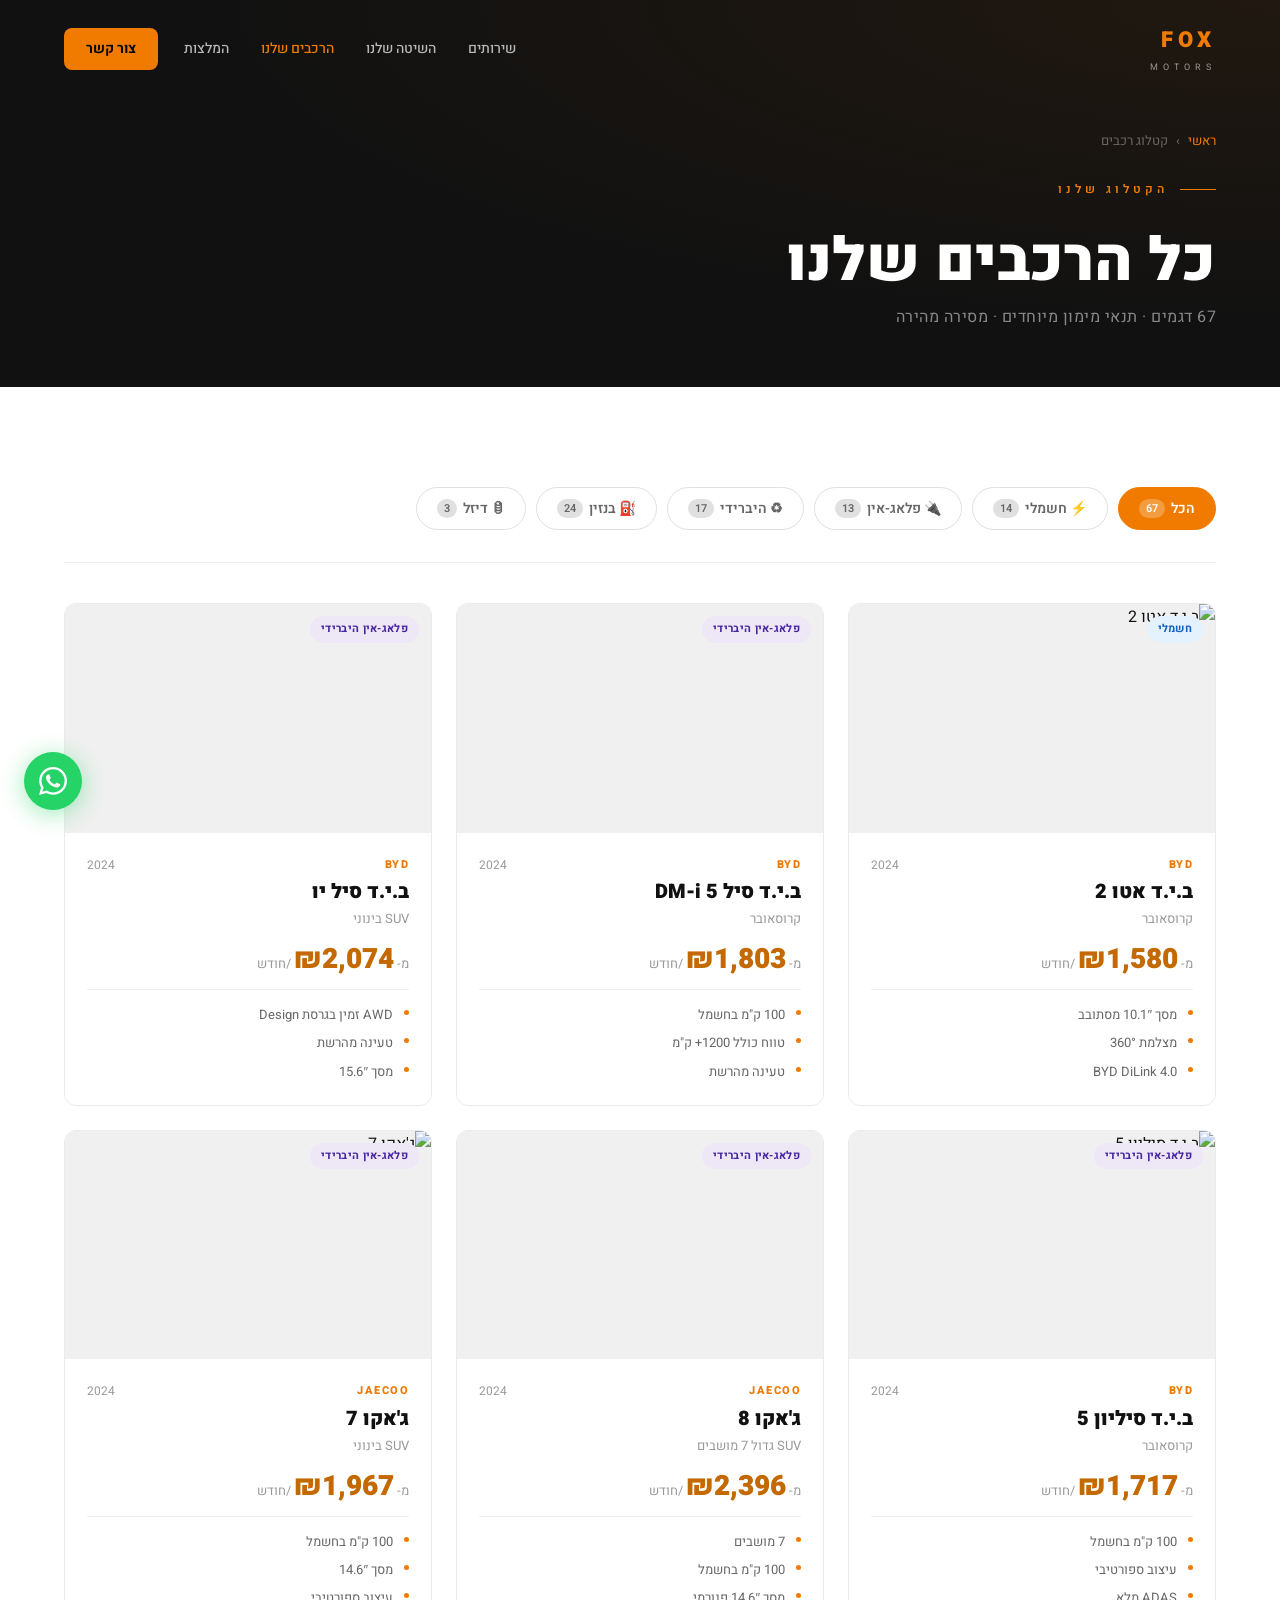
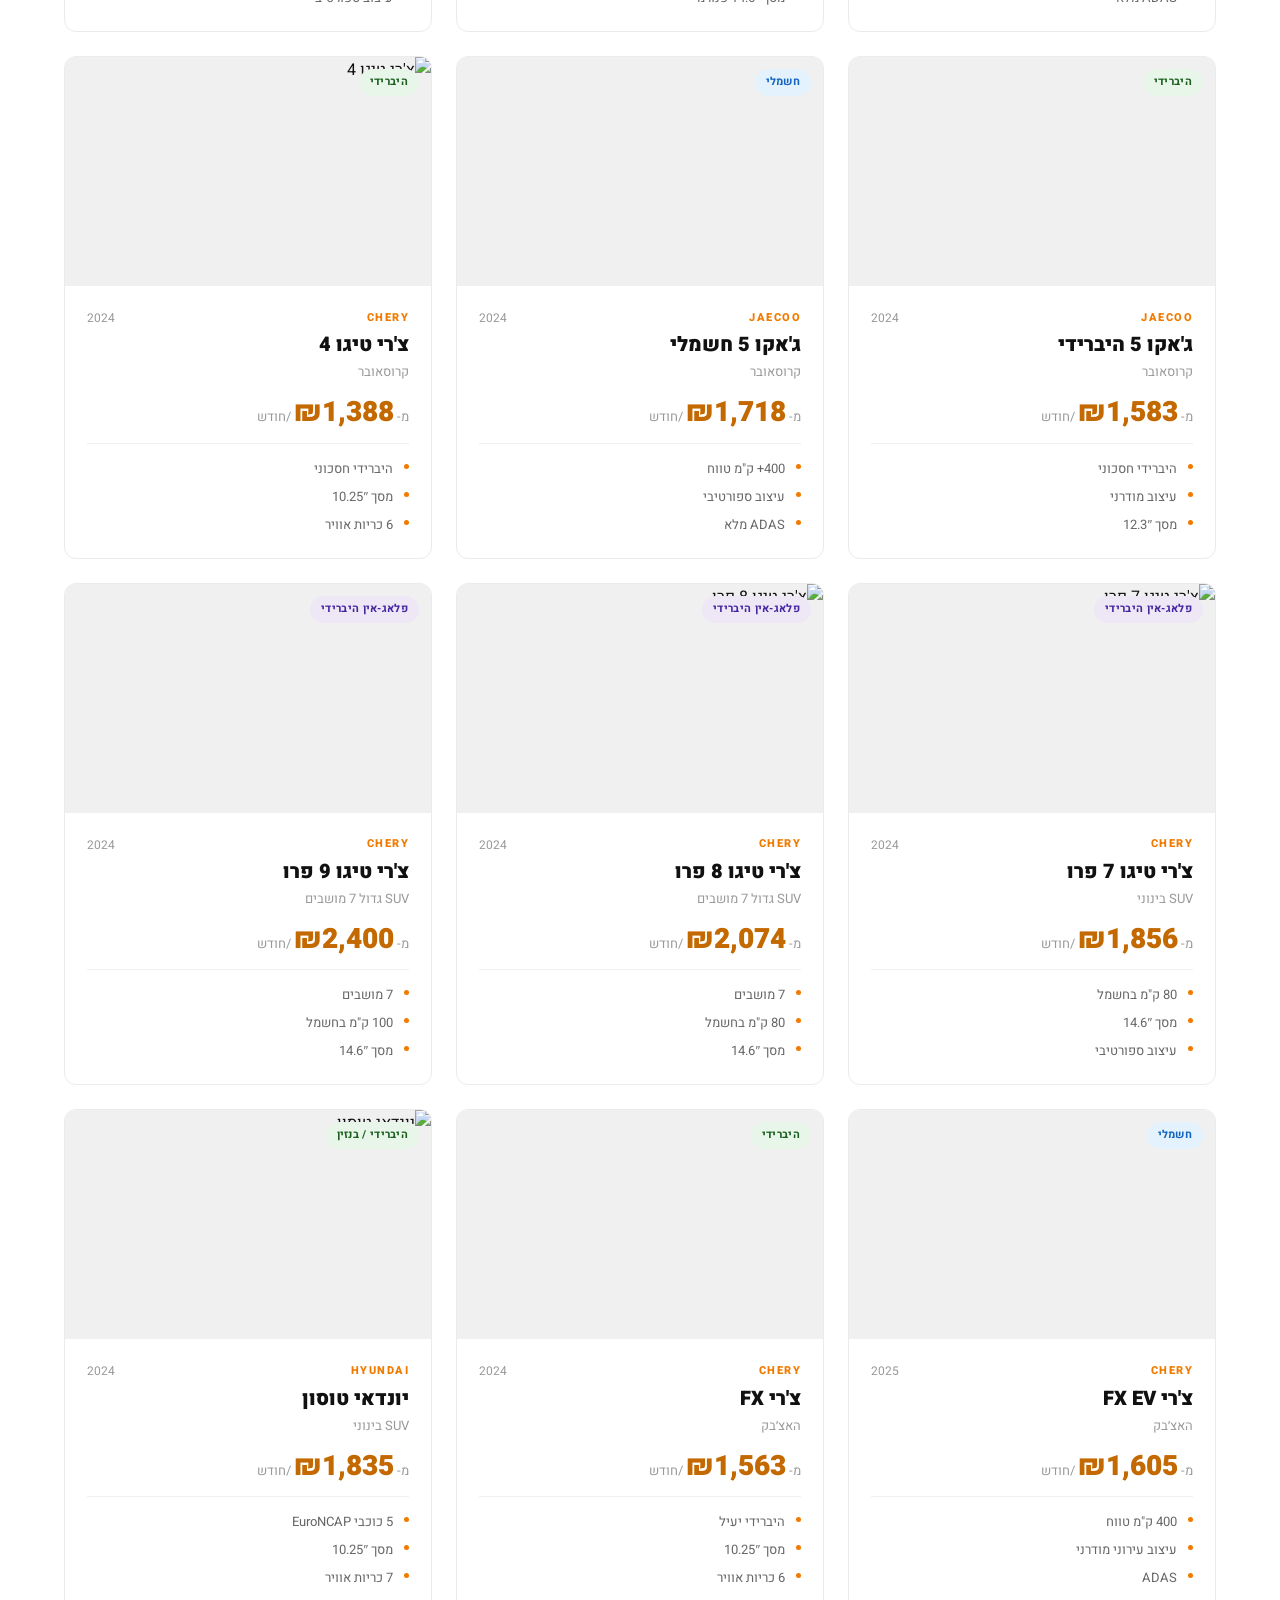
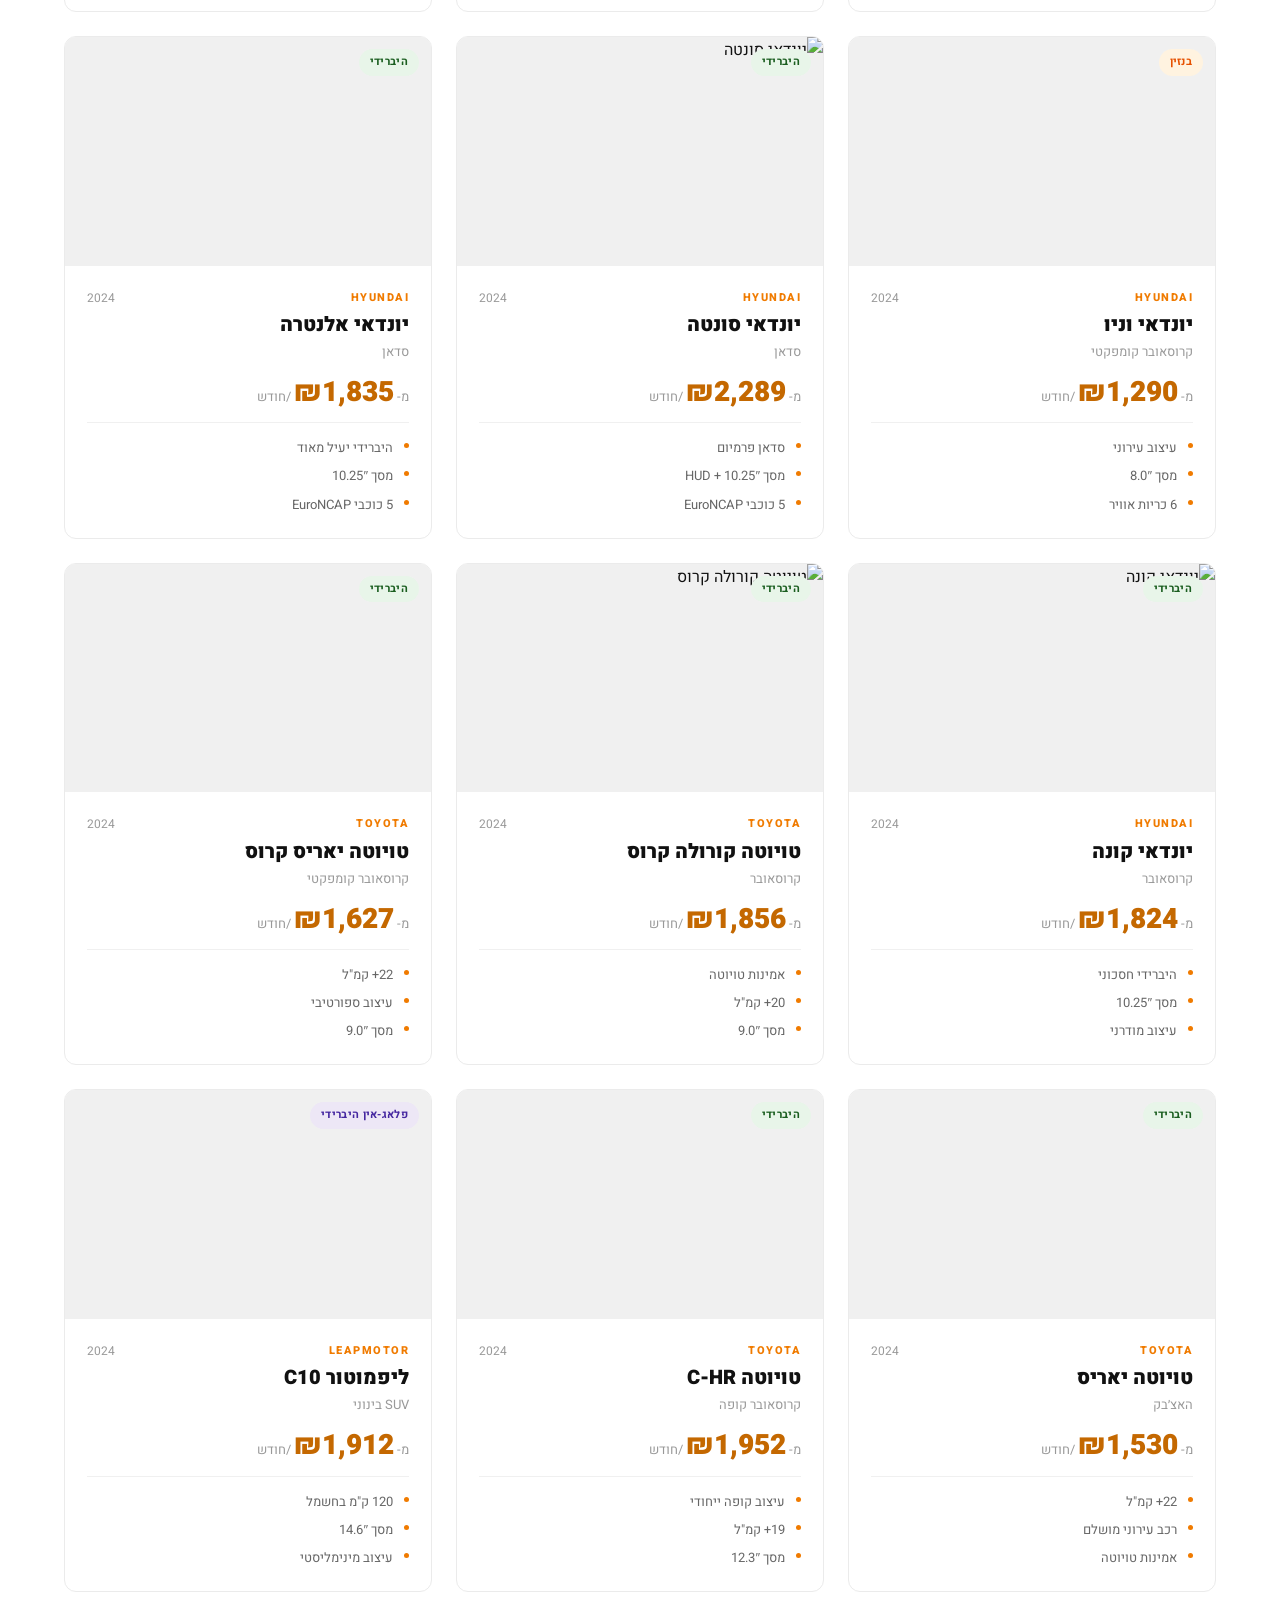
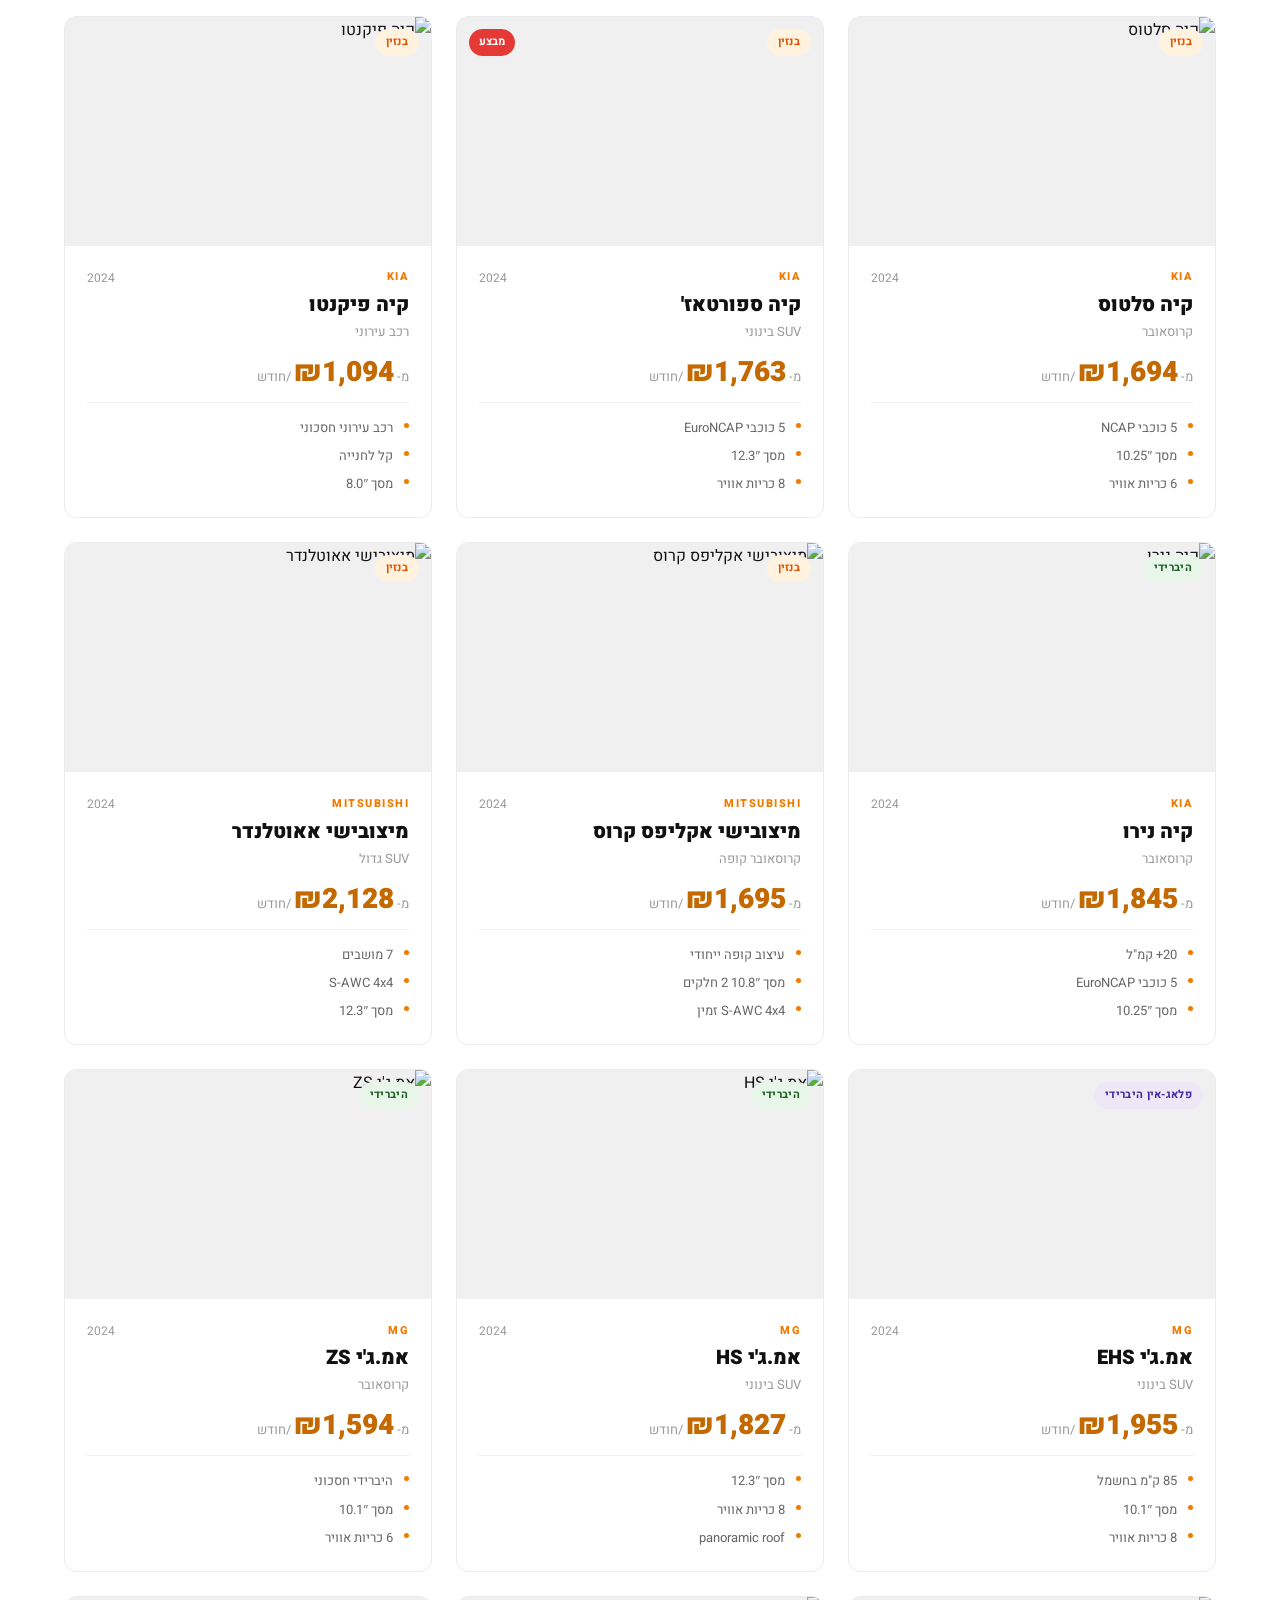
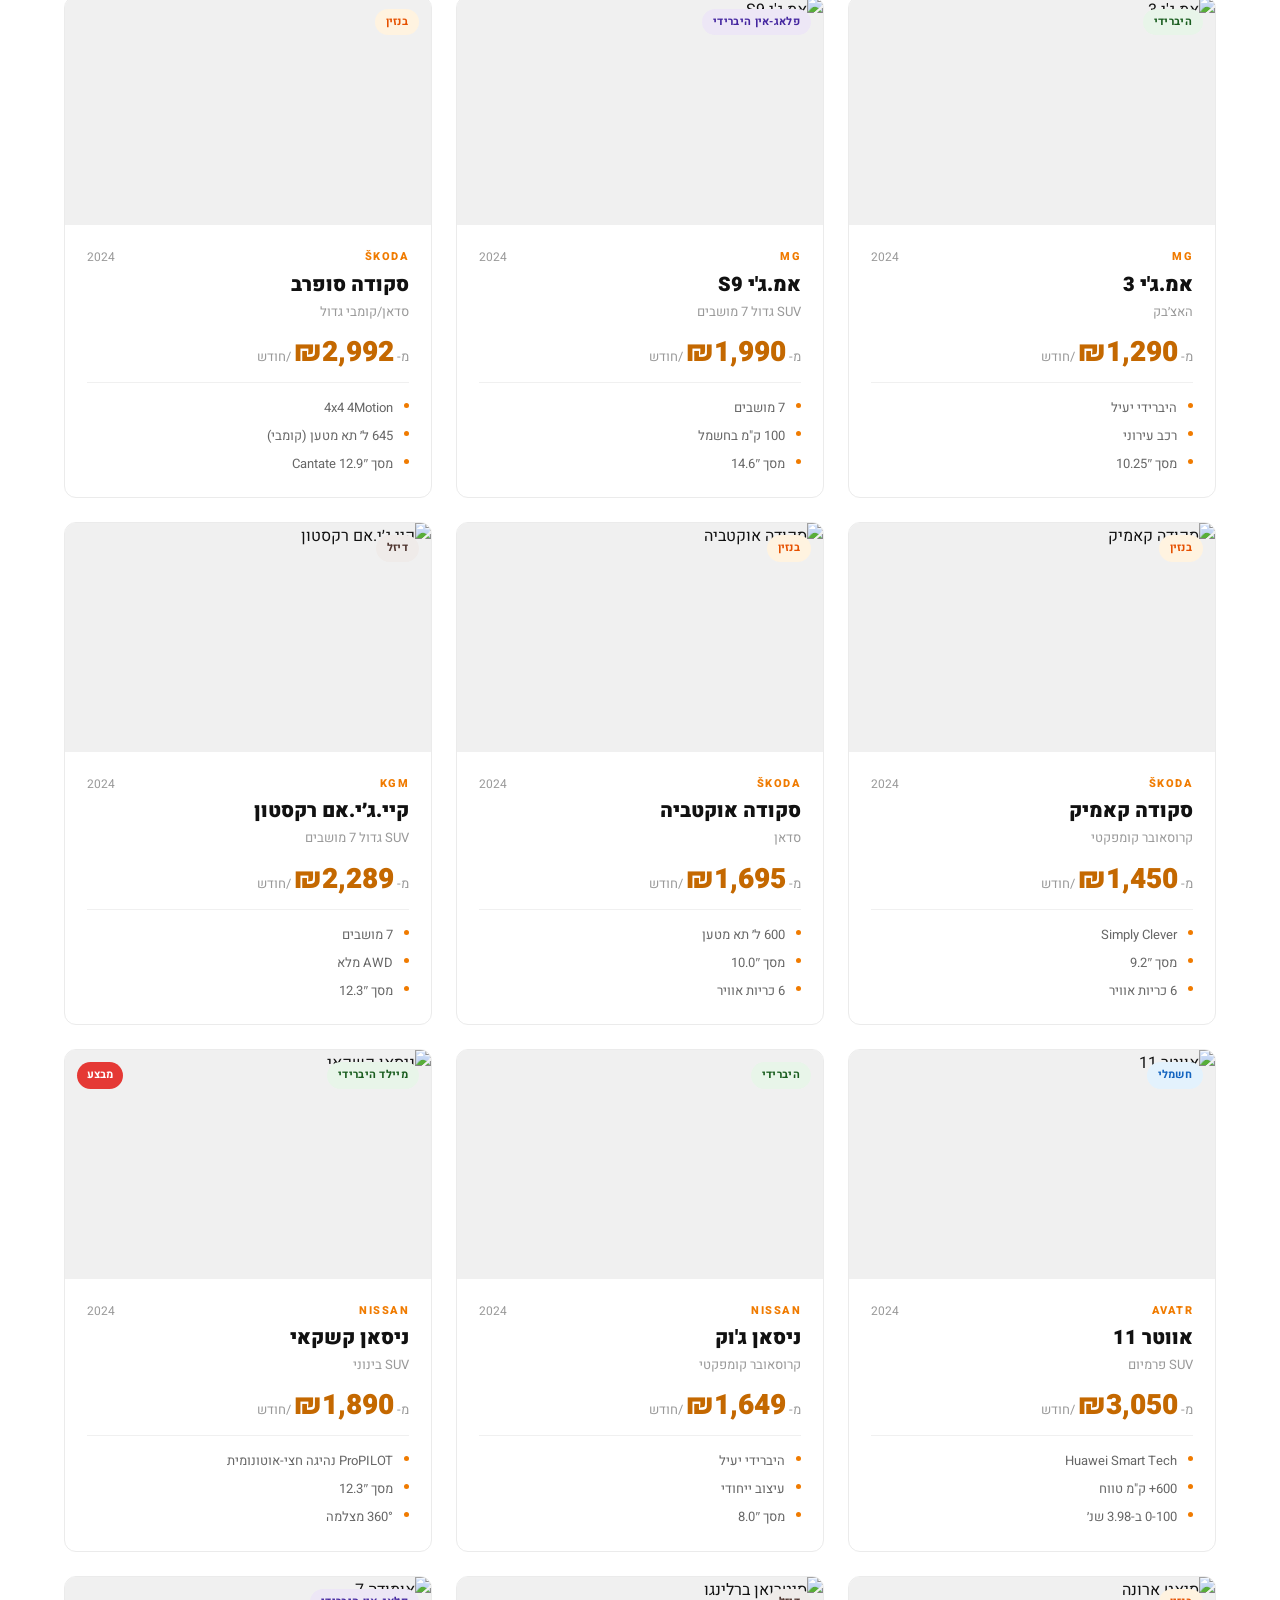
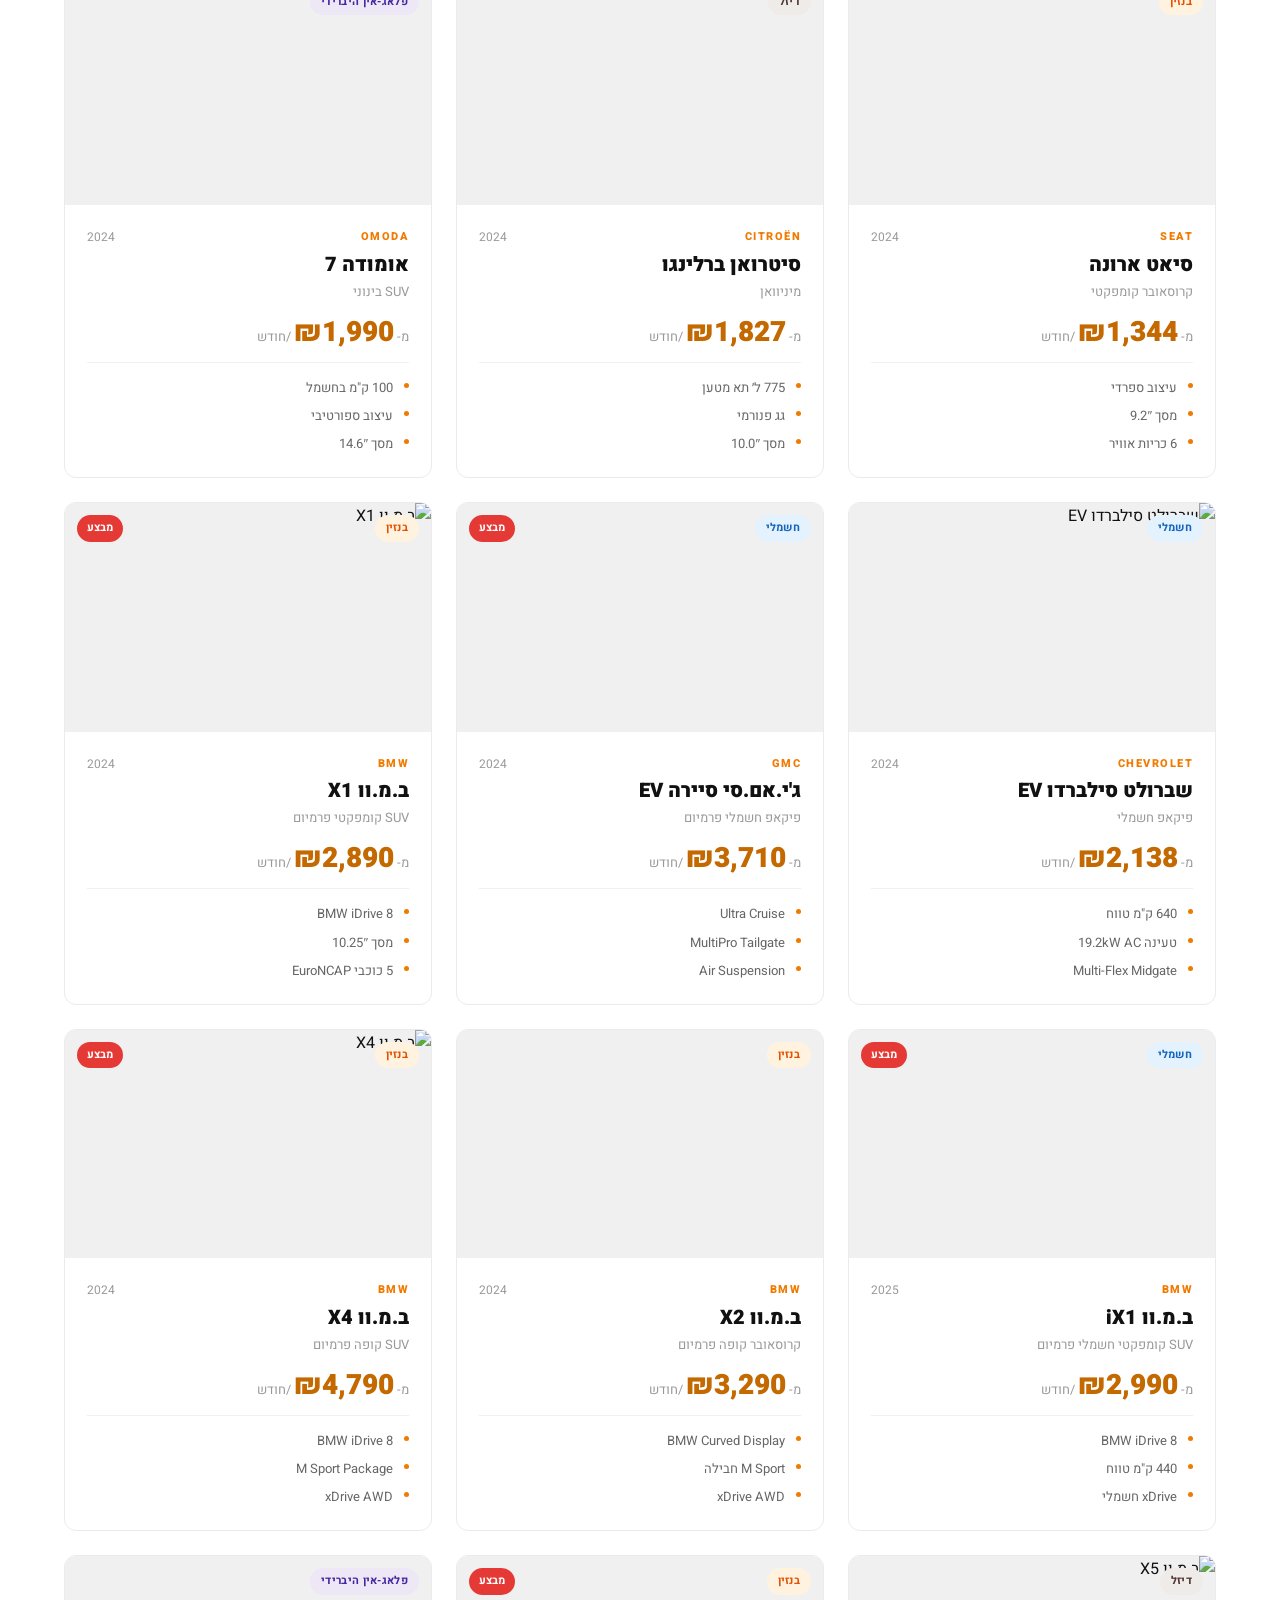
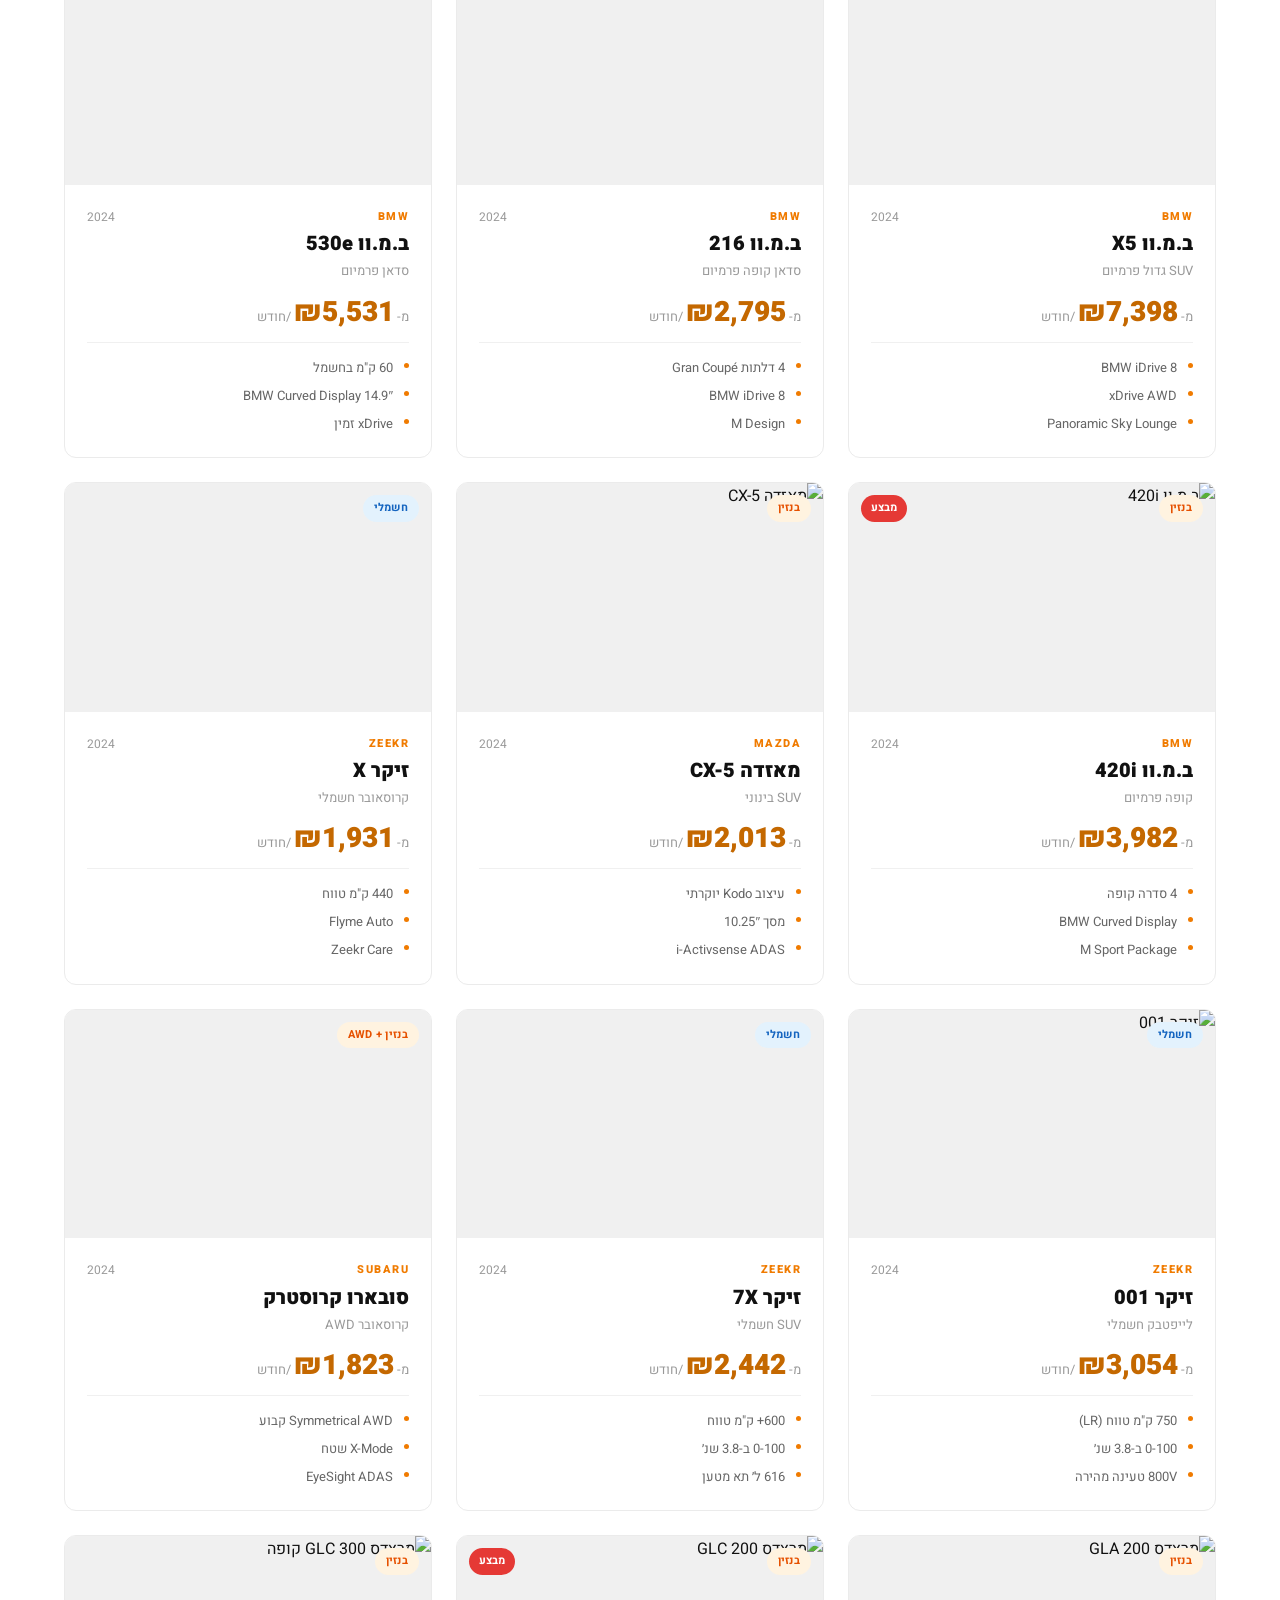
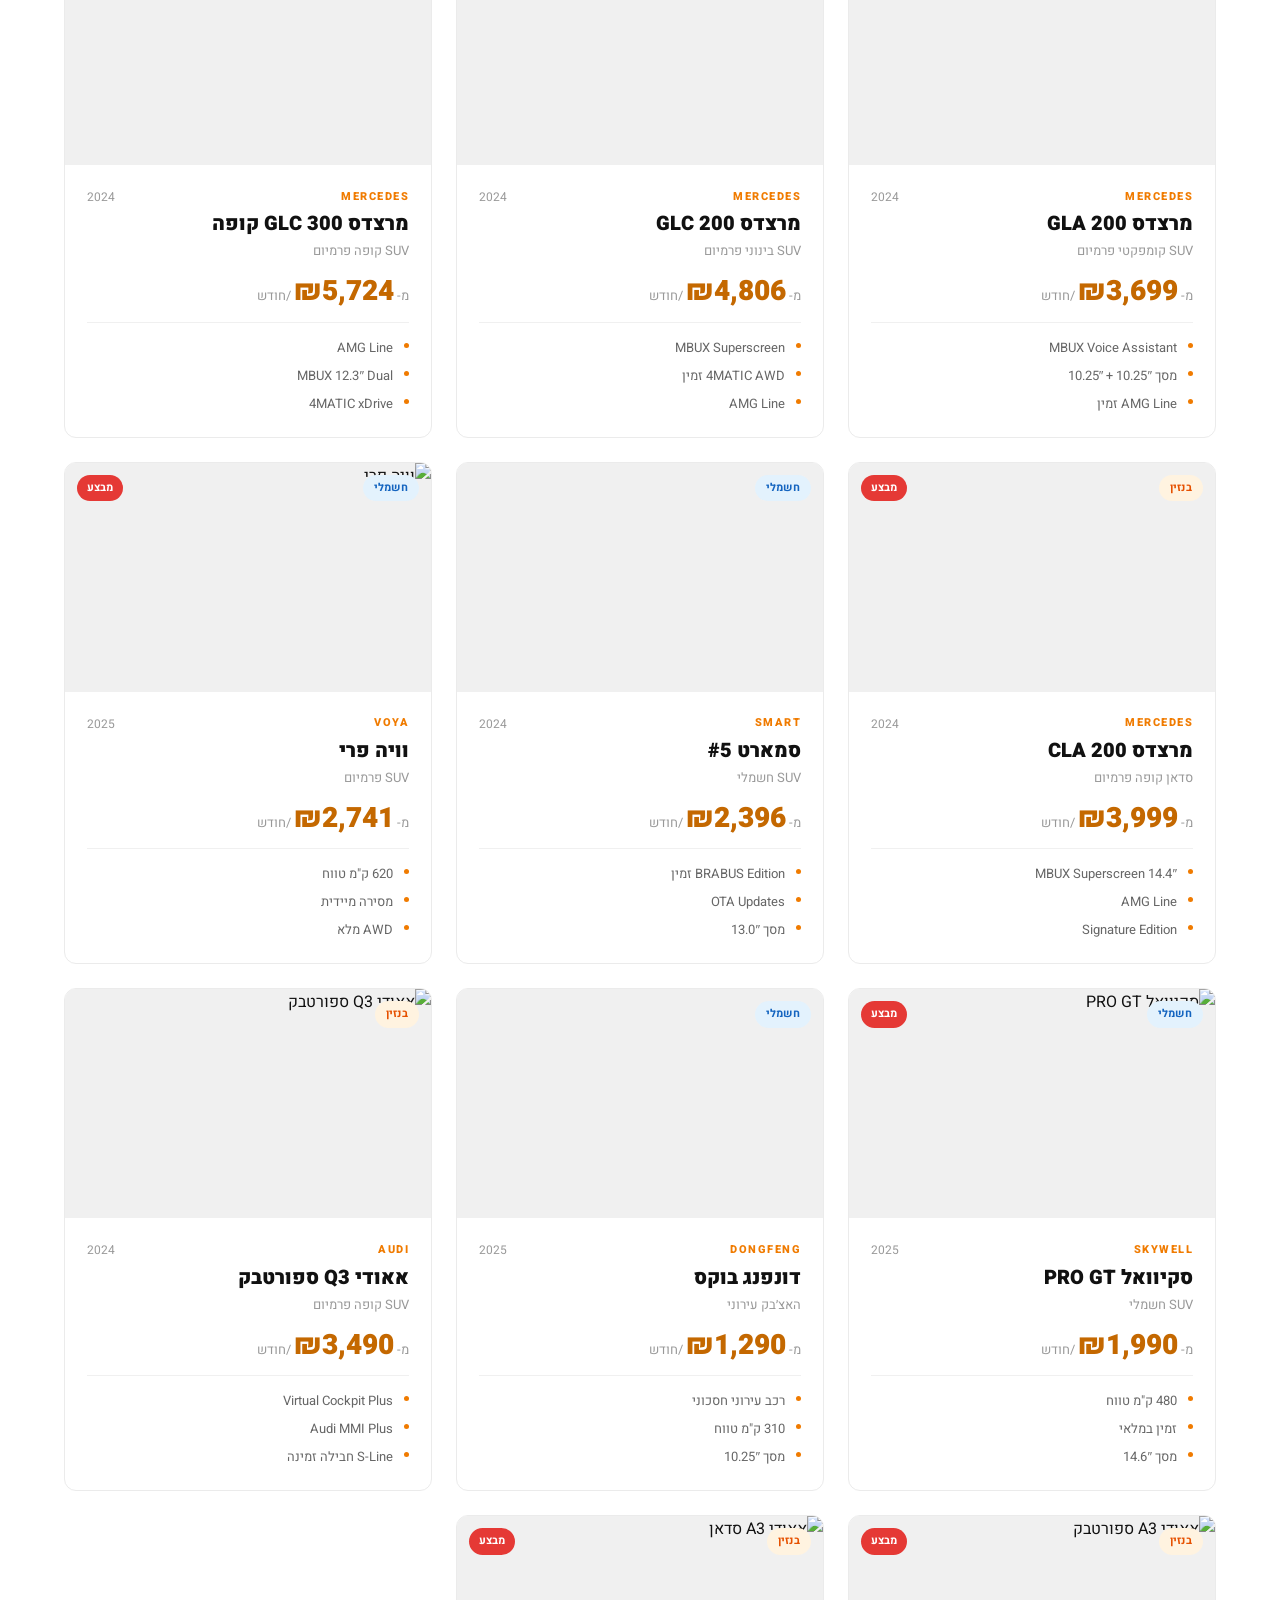
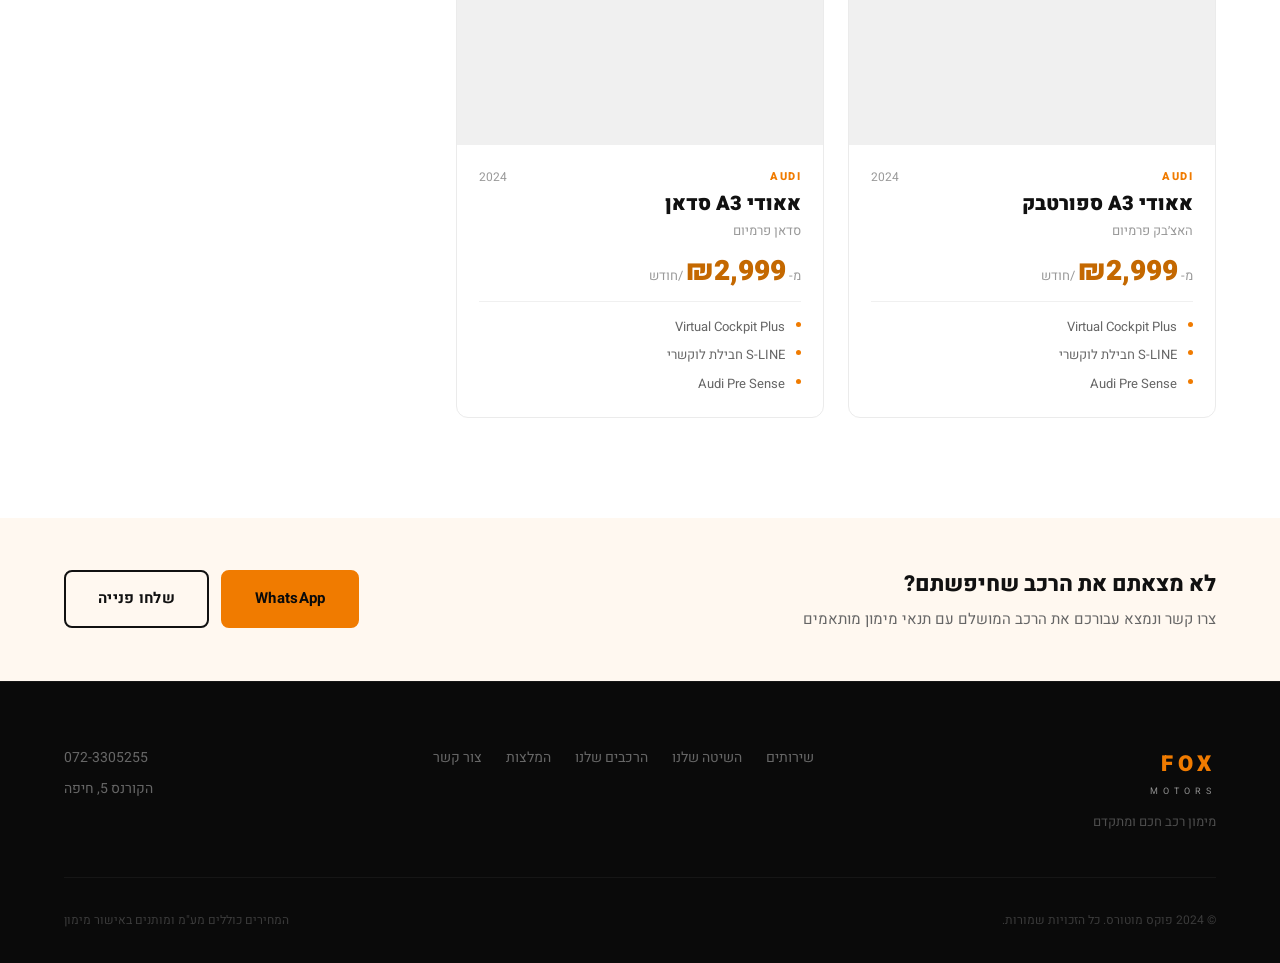
==== car.html @ 47a91bc7 "Add cars catalog & detail pages, fix brand colors to orange - Add cars.html: full catalog with filte" ====
<!DOCTYPE html>
<html lang="he" dir="rtl">
<head>
    <meta charset="UTF-8">
    <meta name="viewport" content="width=device-width, initial-scale=1.0">
    <meta name="description" content="פרטי רכב ומחירים — פוקס מוטורס">
    <title>פרטי רכב | פוקס מוטורס</title>
    <link rel="icon" type="image/png" href="https://lh3.googleusercontent.com/d/1tVQsU_5z76XtxymGgR3vCvmz2nPqQ4TK">
    <link rel="apple-touch-icon" href="https://lh3.googleusercontent.com/d/1tVQsU_5z76XtxymGgR3vCvmz2nPqQ4TK">
    <link rel="preconnect" href="https://fonts.googleapis.com">
    <link rel="preconnect" href="https://fonts.gstatic.com" crossorigin>
    <link href="https://fonts.googleapis.com/css2?family=Heebo:wght@300;400;500;600;700;800;900&display=swap" rel="stylesheet">
    <link rel="stylesheet" href="css/style.css">
    <link rel="stylesheet" href="css/cars.css">
    <script>
      window.interdeal = { sitekey: "foxmotors", Position: "right", domains: { js: "https://cdn.userway.org/" }, btnStyle: { vPosition: ["80%",""], scale: ["0.8","0.8"], color: { main: "#F07B00", second: "#FFFFFF" } } };
      (function(n,s,c){var po=n.createElement(s);po.type="text/javascript";po.async=true;po.src=c+"widget.js";var sp=n.getElementsByTagName(s)[0];sp.parentNode.insertBefore(po,sp);}(document,"script","https://cdn.userway.org/"));
    </script>
</head>
<body>

    <!-- Header -->
    <header class="header" id="header">
        <div class="container header__inner">
            <a href="index.html" class="logo">
                <img src="https://lh3.googleusercontent.com/d/1lTIHAy635doHl6WMLOM4Pqh6e-oLbMcb" alt="פוקס מוטורס" class="logo__img" onerror="this.style.display='none';this.nextElementSibling.style.display='flex'">
                <span class="logo__fallback" style="display:none"><span class="logo__fox">FOX</span><span class="logo__motors">MOTORS</span></span>
            </a>
            <nav class="nav" id="nav">
                <a href="index.html#services" class="nav__link">שירותים</a>
                <a href="index.html#why-us" class="nav__link">השיטה שלנו</a>
                <a href="cars.html" class="nav__link">הרכבים שלנו</a>
                <a href="index.html#testimonials" class="nav__link">המלצות</a>
                <a href="index.html#contact" class="nav__link nav__link--cta">צור קשר</a>
            </nav>
            <button class="hamburger" id="hamburger" aria-label="פתח תפריט">
                <span></span><span></span><span></span>
            </button>
        </div>
    </header>

    <!-- Mobile Menu -->
    <div class="mobile-menu" id="mobileMenu">
        <a href="index.html#services" class="mobile-menu__link">שירותים</a>
        <a href="index.html#why-us" class="mobile-menu__link">השיטה שלנו</a>
        <a href="cars.html" class="mobile-menu__link">הרכבים שלנו</a>
        <a href="index.html#testimonials" class="mobile-menu__link">המלצות</a>
        <a href="index.html#contact" class="mobile-menu__link">צור קשר</a>
    </div>

    <!-- Page Hero / Breadcrumb -->
    <section class="page-hero">
        <div class="container">
            <nav class="breadcrumb fade-up" aria-label="ניווט">
                <a href="index.html">ראשי</a>
                <span>›</span>
                <a href="cars.html">קטלוג רכבים</a>
                <span>›</span>
                <span id="breadcrumbCar">טוען...</span>
            </nav>
            <p class="hero__tagline fade-up" id="pageTagline">פרטי רכב</p>
            <h1 class="page-hero__title fade-up" id="pageTitle">טוען...</h1>
            <p class="page-hero__subtitle fade-up" id="pageSubtitle"></p>
        </div>
    </section>

    <!-- Car Detail -->
    <section class="car-detail">
        <div class="container">
            <div class="car-detail__inner">

                <!-- Media -->
                <div class="car-detail__media fade-up">
                    <div class="car-detail__img">
                        <img id="carImage" src="" alt="" loading="lazy">
                    </div>
                    <div class="car-detail__badges" id="carBadges"></div>
                </div>

                <!-- Info -->
                <div class="car-detail__info fade-up">
                    <div class="car-info__make" id="carMake"></div>
                    <h2 class="car-info__name" id="carName"></h2>
                    <p class="car-info__cat" id="carCat"></p>

                    <!-- Specs -->
                    <div class="car-specs" id="carSpecs"></div>

                    <!-- Price -->
                    <div class="car-price-box">
                        <div class="car-price-box__row">
                            <span class="car-price-box__label">החל מ-</span>
                            <span class="car-price-box__monthly" id="carMonthly"></span>
                            <span class="car-price-box__period">/חודש</span>
                        </div>
                        <p class="car-price-box__dp" id="carDp"></p>
                    </div>

                    <!-- CTAs -->
                    <div class="car-cta">
                        <a href="#" class="btn btn--primary wa-link" target="_blank" rel="noopener noreferrer">
                            <svg viewBox="0 0 24 24" fill="currentColor" width="18" height="18" style="flex-shrink:0"><path d="M17.472 14.382c-.297-.149-1.758-.867-2.03-.967-.273-.099-.471-.148-.67.15-.197.297-.767.966-.94 1.164-.173.199-.347.223-.644.075-.297-.15-1.255-.463-2.39-1.475-.883-.788-1.48-1.761-1.653-2.059-.173-.297-.018-.458.13-.606.134-.133.298-.347.446-.52.149-.174.198-.298.298-.497.099-.198.05-.371-.025-.52-.075-.149-.669-1.612-.916-2.207-.242-.579-.487-.5-.669-.51-.173-.008-.371-.01-.57-.01-.198 0-.52.074-.792.372-.272.297-1.04 1.016-1.04 2.479 0 1.462 1.065 2.875 1.213 3.074.149.198 2.096 3.2 5.077 4.487.709.306 1.262.489 1.694.625.712.227 1.36.195 1.871.118.571-.085 1.758-.719 2.006-1.413.248-.694.248-1.289.173-1.413-.074-.124-.272-.198-.57-.347m-5.421 7.403h-.004a9.87 9.87 0 01-5.031-1.378l-.361-.214-3.741.982.998-3.648-.235-.374a9.86 9.86 0 01-1.51-5.26c.001-5.45 4.436-9.884 9.888-9.884 2.64 0 5.122 1.03 6.988 2.898a9.825 9.825 0 012.893 6.994c-.003 5.45-4.437 9.884-9.885 9.884m8.413-18.297A11.815 11.815 0 0012.05 0C5.495 0 .16 5.335.157 11.892c0 2.096.547 4.142 1.588 5.945L.057 24l6.305-1.654a11.882 11.882 0 005.683 1.448h.005c6.554 0 11.89-5.335 11.893-11.893a11.821 11.821 0 00-3.48-8.413z"/></svg>
                            שלחו WhatsApp
                        </a>
                        <a href="index.html#contact" class="btn btn--outline-dark">צור קשר</a>
                    </div>

                    <!-- Notes -->
                    <p class="car-notes" id="carNotes"></p>

                    <!-- Variants Table -->
                    <div class="car-variants">
                        <h3>גרסאות ומחירים</h3>
                        <div class="variants-table-wrap">
                            <table class="variants-table">
                                <thead>
                                    <tr>
                                        <th>גרסה</th>
                                        <th>מנוע</th>
                                        <th>מחיר</th>
                                        <th>ד"מ 60%</th>
                                        <th>ד"מ 50%</th>
                                        <th>מקדמה</th>
                                        <th>עמלת סוכן</th>
                                    </tr>
                                </thead>
                                <tbody id="variantsBody"></tbody>
                            </table>
                        </div>
                    </div>

                    <!-- Highlights -->
                    <div class="car-highlights">
                        <h3>יתרונות עיקריים</h3>
                        <ul class="car-highlights__list" id="carHighlights"></ul>
                    </div>
                </div>

            </div>
        </div>
    </section>

    <!-- Related Cars -->
    <section class="related-cars section">
        <div class="container">
            <div class="section-header fade-up">
                <span class="section-tag">רכבים נוספים</span>
                <h2 class="section-title">רכבים דומים</h2>
            </div>
            <div class="related-cars__grid" id="relatedGrid"></div>
        </div>
    </section>

    <!-- Footer -->
    <footer class="footer">
        <div class="container">
            <div class="footer__inner">
                <div class="footer__brand">
                    <a href="index.html" class="logo">
                        <img src="https://lh3.googleusercontent.com/d/1lTIHAy635doHl6WMLOM4Pqh6e-oLbMcb" alt="פוקס מוטורס" class="logo__img" onerror="this.style.display='none';this.nextElementSibling.style.display='flex'">
                        <span class="logo__fallback" style="display:none"><span class="logo__fox">FOX</span><span class="logo__motors">MOTORS</span></span>
                    </a>
                    <p>מימון רכב חכם ומתקדם</p>
                </div>
                <div class="footer__links">
                    <a href="index.html#services">שירותים</a>
                    <a href="index.html#why-us">השיטה שלנו</a>
                    <a href="cars.html">הרכבים שלנו</a>
                    <a href="index.html#testimonials">המלצות</a>
                    <a href="index.html#contact">צור קשר</a>
                </div>
                <div class="footer__contact">
                    <a href="tel:0723305255">072-3305255</a>
                    <span>הקורנס 5, חיפה</span>
                </div>
            </div>
            <div class="footer__bottom">
                <p>© 2024 פוקס מוטורס. כל הזכויות שמורות.</p>
                <p>המחירים כוללים מע"מ ומותנים באישור מימון</p>
            </div>
        </div>
    </footer>

    <!-- WhatsApp Float -->
    <a href="https://wa.me/972723305255" class="whatsapp-float" target="_blank" rel="noopener noreferrer" aria-label="פנו אלינו בוואטסאפ">
        <svg viewBox="0 0 24 24" fill="currentColor"><path d="M17.472 14.382c-.297-.149-1.758-.867-2.03-.967-.273-.099-.471-.148-.67.15-.197.297-.767.966-.94 1.164-.173.199-.347.223-.644.075-.297-.15-1.255-.463-2.39-1.475-.883-.788-1.48-1.761-1.653-2.059-.173-.297-.018-.458.13-.606.134-.133.298-.347.446-.52.149-.174.198-.298.298-.497.099-.198.05-.371-.025-.52-.075-.149-.669-1.612-.916-2.207-.242-.579-.487-.5-.669-.51-.173-.008-.371-.01-.57-.01-.198 0-.52.074-.792.372-.272.297-1.04 1.016-1.04 2.479 0 1.462 1.065 2.875 1.213 3.074.149.198 2.096 3.2 5.077 4.487.709.306 1.262.489 1.694.625.712.227 1.36.195 1.871.118.571-.085 1.758-.719 2.006-1.413.248-.694.248-1.289.173-1.413-.074-.124-.272-.198-.57-.347m-5.421 7.403h-.004a9.87 9.87 0 01-5.031-1.378l-.361-.214-3.741.982.998-3.648-.235-.374a9.86 9.86 0 01-1.51-5.26c.001-5.45 4.436-9.884 9.888-9.884 2.64 0 5.122 1.03 6.988 2.898a9.825 9.825 0 012.893 6.994c-.003 5.45-4.437 9.884-9.885 9.884m8.413-18.297A11.815 11.815 0 0012.05 0C5.495 0 .16 5.335.157 11.892c0 2.096.547 4.142 1.588 5.945L.057 24l6.305-1.654a11.882 11.882 0 005.683 1.448h.005c6.554 0 11.89-5.335 11.893-11.893a11.821 11.821 0 00-3.48-8.413z"/></svg>
    </a>

    <button class="back-to-top" id="backToTop" aria-label="חזרה למעלה">
        <svg viewBox="0 0 24 24" fill="none" stroke="currentColor" stroke-width="2"><path d="M18 15l-6-6-6 6"/></svg>
    </button>

    <script src="js/cars-data.js"></script>
    <script src="js/main.js"></script>
    <script>
    (function() {
        var params = new URLSearchParams(location.search);
        var id = params.get('id');
        var car = CARS.find(function(c){ return c.id === id; });

        if (!car) { location.href = 'cars.html'; return; }

        // Update page meta
        document.title = car.nameHe + ' | פוקס מוטורס';
        document.querySelector('meta[name="description"]').setAttribute('content', car.nameHe + ' — מימון מ-₪' + car.monthlyFrom.toLocaleString() + '/חודש. פוקס מוטורס חיפה.');

        // Breadcrumb & hero
        document.getElementById('breadcrumbCar').textContent = car.nameHe;
        document.getElementById('pageTagline').textContent = car.make + ' · ' + car.year;
        document.getElementById('pageTitle').textContent = car.nameHe;
        document.getElementById('pageSubtitle').textContent = car.catHe + ' · ' + car.typeHe + (car.seats ? ' · ' + car.seats + ' מושבים' : '');

        // Image
        var img = document.getElementById('carImage');
        img.src = car.img;
        img.alt = car.nameHe;
        img.onerror = function(){ this.src = 'https://images.unsplash.com/photo-1512699355324-f07e3106dae5?w=800'; };

        // Badges
        var badgesEl = document.getElementById('carBadges');
        badgesEl.innerHTML =
            '<span class="detail-badge detail-badge--type cc-type cc-type--' + car.type + '">' + car.typeHe + '</span>' +
            '<span class="detail-badge">' + car.catHe + '</span>' +
            (car.seats ? '<span class="detail-badge">' + car.seats + ' מושבים</span>' : '') +
            (car.salePrice ? '<span class="detail-badge" style="background:#FEE;color:#C00">מבצע</span>' : '');

        // Car info
        document.getElementById('carMake').textContent = car.make;
        document.getElementById('carName').textContent = car.nameHe;
        document.getElementById('carCat').textContent = car.catHe + ' · ' + car.year;

        // Specs
        var s = car.specs;
        var specDefs = [
            { key: 'battery',  label: 'סוללה' },
            { key: 'range',    label: 'טווח' },
            { key: 'engine',   label: 'מנוע' },
            { key: 'eRange',   label: 'טווח חשמלי' },
            { key: 'fuel',     label: 'צריכת דלק' },
            { key: 'power',    label: 'הספק' },
            { key: 'accel',    label: '0-100 קמ"ש' },
            { key: 'trunk',    label: 'תא מטען' },
            { key: 'maxSpeed', label: 'מהירות מקס׳' },
            { key: 'payload',  label: 'כושר נשיאה' },
            { key: 'towing',   label: 'יכולת גרירה' }
        ];
        var specItems = specDefs.filter(function(d){ return s[d.key]; }).slice(0, 6);
        document.getElementById('carSpecs').innerHTML = specItems.map(function(d){
            return '<div class="spec-item"><div class="spec-item__label">' + d.label + '</div><div class="spec-item__value">' + s[d.key] + '</div></div>';
        }).join('');

        // Price box
        document.getElementById('carMonthly').textContent = '₪' + car.monthlyFrom.toLocaleString();
        document.getElementById('carDp').textContent = car.dpFrom ? 'מקדמה מ-₪' + car.dpFrom.toLocaleString() : '';

        // WhatsApp links
        var waMsg = encodeURIComponent('שלום! אני מתעניין ב' + car.nameHe + '. אשמח לקבל פרטים ומחירים.');
        var waHref = 'https://wa.me/972723305255?text=' + waMsg;
        document.querySelectorAll('.wa-link').forEach(function(el){ el.href = waHref; });

        // Notes
        if (car.notes) {
            var notesEl = document.getElementById('carNotes');
            notesEl.textContent = '* ' + car.notes;
            notesEl.classList.add('visible');
        }

        // Variants table
        var tbody = document.getElementById('variantsBody');
        tbody.innerHTML = car.variants.map(function(v){
            var displayPrice = v.salePrice || v.price;
            var priceHtml = v.salePrice && v.salePrice !== v.price
                ? '<span style="text-decoration:line-through;color:#999;font-size:12px">₪' + v.price.toLocaleString() + '</span> <span style="color:#C00;font-weight:900">₪' + v.salePrice.toLocaleString() + '</span>'
                : '₪' + displayPrice.toLocaleString();
            return '<tr>' +
                '<td><strong>' + v.name + '</strong></td>' +
                '<td>' + v.eng + '</td>' +
                '<td class="price-col">' + priceHtml + '</td>' +
                '<td class="monthly-col">' + (v.m60 ? '₪' + v.m60.toLocaleString() : '—') + '</td>' +
                '<td class="monthly-col">' + (v.m50 ? '₪' + v.m50.toLocaleString() : '—') + '</td>' +
                '<td>' + (v.dp !== undefined && v.dp !== null ? '₪' + v.dp.toLocaleString() : '—') + '</td>' +
                '<td>' + (v.fee ? '₪' + v.fee.toLocaleString() : '—') + '</td>' +
            '</tr>';
        }).join('');

        // Highlights
        document.getElementById('carHighlights').innerHTML = car.hi.map(function(h){
            return '<li>' + h + '</li>';
        }).join('');

        // Related cars (same brand first, then same type, max 3)
        var fallbackImg = 'https://images.unsplash.com/photo-1512699355324-f07e3106dae5?w=800';
        var related = CARS.filter(function(c){ return c.id !== car.id && c.make === car.make; });
        if (related.length < 3) {
            var moreByType = CARS.filter(function(c){ return c.id !== car.id && c.make !== car.make && c.type === car.type; });
            related = related.concat(moreByType);
        }
        related = related.slice(0, 3);

        if (related.length) {
            document.getElementById('relatedGrid').innerHTML = related.map(function(rc){
                var saleBadge = rc.salePrice ? '<span class="cc-sale">מבצע</span>' : '';
                var hi = rc.hi.slice(0,3).map(function(h){ return '<li>' + h + '</li>'; }).join('');
                return '<a href="car.html?id=' + rc.id + '" class="cc">' +
                    '<div class="cc__img">' +
                        '<img src="' + rc.img + '" alt="' + rc.nameHe + '" loading="lazy" onerror="this.src=\'' + fallbackImg + '\'">' +
                        '<span class="cc-type cc-type--' + rc.type + '">' + rc.typeHe + '</span>' +
                        saleBadge +
                    '</div>' +
                    '<div class="cc__body">' +
                        '<div class="cc__top"><span class="cc__make">' + rc.make + '</span><span class="cc__year">' + rc.year + '</span></div>' +
                        '<h3 class="cc__name">' + rc.nameHe + '</h3>' +
                        '<p class="cc__cat">' + rc.catHe + '</p>' +
                        '<div class="cc__price"><span class="cc__from">מ-</span><span class="cc__monthly">₪' + rc.monthlyFrom.toLocaleString() + '</span><span class="cc__period">/חודש</span></div>' +
                        '<ul class="cc__hi">' + hi + '</ul>' +
                    '</div>' +
                '</a>';
            }).join('');
        } else {
            document.querySelector('.related-cars').style.display = 'none';
        }
    })();
    </script>
</body>
</html>
---- css/style.css ----
﻿/* ============================================
   FOX MOTORS — Luxury CSS
   ============================================ */

:root {
    --black:       #0A0A0A;
    --black-2:     #111111;
    --black-3:     #1A1A1A;
    --black-4:     #242424;
    --gray-dark:   #333333;
    --gray:        #666666;
    --gray-light:  #999999;
    --white:       #FFFFFF;
    --off-white:   #FFF8F0;
    --gold:        #F07B00;
    --gold-light:  #FF9A2E;
    --gold-dark:   #C46800;
    --gold-subtle: rgba(240, 123, 0, 0.12);

    --font: 'Heebo', -apple-system, sans-serif;

    --ease: cubic-bezier(0.25, 0.46, 0.45, 0.94);
    --t: 0.3s;
    --t-slow: 0.6s;

    --r:    12px;
    --r-sm:  8px;
    --r-lg: 20px;

    --shadow:       0 4px 24px rgba(0,0,0,0.08);
    --shadow-hover: 0 12px 48px rgba(0,0,0,0.15);
}

/* ---- Reset ---- */
*, *::before, *::after { box-sizing: border-box; margin: 0; padding: 0; }
html { scroll-behavior: smooth; font-size: 16px; }
body {
    font-family: var(--font);
    background: var(--white);
    color: var(--black-2);
    direction: rtl;
    line-height: 1.7;
    overflow-x: hidden;
    -webkit-font-smoothing: antialiased;
}
img  { max-width: 100%; display: block; }
a    { text-decoration: none; color: inherit; }
ul   { list-style: none; }
button { font-family: var(--font); }

/* ---- Layout ---- */
.container {
    max-width: 1200px;
    margin: 0 auto;
    padding: 0 24px;
}
.section    { padding: 100px 0; }
.section--sm{ padding:  60px 0; }

/* ---- Section Headers ---- */
.section-header { text-align: center; margin-bottom: 64px; }

.section-tag {
    display: inline-block;
    font-size: 11px;
    font-weight: 700;
    letter-spacing: 3px;
    text-transform: uppercase;
    color: var(--gold);
    padding: 6px 16px;
    border: 1px solid var(--gold);
    border-radius: 100px;
    margin-bottom: 20px;
}
.section-tag--light { color: var(--gold-light); border-color: var(--gold-light); }

.section-title {
    font-size: clamp(30px, 4vw, 48px);
    font-weight: 900;
    line-height: 1.15;
    color: var(--black-2);
    margin-bottom: 16px;
}
.section-title--light { color: var(--white); }

.section-subtitle {
    font-size: 17px;
    color: var(--gray);
    max-width: 540px;
    margin: 0 auto;
    line-height: 1.8;
}

/* ---- Buttons ---- */
.btn {
    display: inline-flex;
    align-items: center;
    justify-content: center;
    gap: 8px;
    padding: 14px 32px;
    font-size: 15px;
    font-weight: 700;
    border-radius: var(--r-sm);
    cursor: pointer;
    transition: all var(--t) var(--ease);
    border: 2px solid transparent;
    white-space: nowrap;
    letter-spacing: 0.3px;
}
.btn--primary {
    background: var(--gold);
    color: var(--black);
    border-color: var(--gold);
}
.btn--primary:hover {
    background: var(--gold-light);
    border-color: var(--gold-light);
    transform: translateY(-2px);
    box-shadow: 0 8px 28px rgba(240, 123, 0,0.45);
}
.btn--outline {
    background: transparent;
    color: var(--white);
    border-color: rgba(255,255,255,0.45);
}
.btn--outline:hover {
    background: rgba(255,255,255,0.1);
    border-color: var(--white);
}
.btn--outline-dark {
    background: transparent;
    color: var(--black-2);
    border-color: var(--black-2);
}
.btn--outline-dark:hover {
    background: var(--black-2);
    color: var(--white);
}
.btn--full { width: 100%; }
.btn--lg   { padding: 18px 40px; font-size: 16px; }


/* ============================================
   HEADER
   ============================================ */
.header {
    position: fixed;
    top: 0; left: 0; right: 0;
    z-index: 1000;
    padding: 22px 0;
    transition: all var(--t) var(--ease);
}
.header.scrolled {
    background: rgba(10,10,10,0.94);
    backdrop-filter: blur(20px);
    -webkit-backdrop-filter: blur(20px);
    padding: 12px 0;
    border-bottom: 1px solid rgba(240, 123, 0,0.12);
}
.header__inner {
    display: flex;
    align-items: center;
    justify-content: space-between;
}

/* Logo */
.logo { display: flex; align-items: center; }
.logo__img { height: 44px; width: auto; object-fit: contain; }
.logo__fallback { display: flex; flex-direction: column; gap: 1px; }
.logo__fox    { font-size: 22px; font-weight: 900; color: var(--gold); letter-spacing: 5px; }
.logo__motors { font-size: 9px;  font-weight: 400; color: rgba(255,255,255,0.55); letter-spacing: 5px; }

/* Nav */
.nav { display: flex; align-items: center; gap: 4px; }
.nav__link {
    font-size: 14px;
    font-weight: 500;
    color: rgba(255,255,255,0.7);
    padding: 8px 14px;
    border-radius: var(--r-sm);
    transition: all var(--t);
}
.nav__link:hover { color: var(--white); background: rgba(255,255,255,0.07); }
.nav__link--cta {
    background: var(--gold);
    color: var(--black) !important;
    padding: 9px 22px;
    font-weight: 700;
    margin-right: 8px;
}
.nav__link--cta:hover {
    background: var(--gold-light);
    transform: translateY(-1px);
}

/* Hamburger */
.hamburger {
    display: none;
    flex-direction: column;
    gap: 5px;
    background: none;
    border: none;
    cursor: pointer;
    padding: 6px;
}
.hamburger span {
    display: block;
    width: 24px; height: 2px;
    background: var(--white);
    border-radius: 2px;
    transition: all var(--t);
}
.hamburger.active span:nth-child(1) { transform: translateY(7px) rotate(45deg); }
.hamburger.active span:nth-child(2) { opacity: 0; }
.hamburger.active span:nth-child(3) { transform: translateY(-7px) rotate(-45deg); }

/* Mobile Menu */
.mobile-menu {
    position: fixed;
    inset: 0;
    background: var(--black);
    z-index: 999;
    display: flex;
    flex-direction: column;
    align-items: center;
    justify-content: center;
    gap: 28px;
    opacity: 0;
    pointer-events: none;
    transition: opacity 0.35s ease;
}
.mobile-menu.active { opacity: 1; pointer-events: all; }
.mobile-menu__link {
    font-size: 26px;
    font-weight: 800;
    color: var(--white);
    transition: color var(--t);
    letter-spacing: 1px;
}
.mobile-menu__link:hover { color: var(--gold); }


/* ============================================
   HERO
   ============================================ */
.hero {
    position: relative;
    min-height: 100vh;
    display: flex;
    align-items: center;
    overflow: hidden;
}
.hero__bg {
    position: absolute;
    inset: 0;
    background-image: url('https://images.unsplash.com/photo-1503376780353-7e6692767b70?auto=format&fit=crop&w=1920&q=80');
    background-size: cover;
    background-position: center 30%;
    transform: scale(1.06);
    transition: transform 9s ease;
}
.hero__bg.loaded { transform: scale(1); }
.hero__overlay {
    position: absolute;
    inset: 0;
    background: linear-gradient(
        125deg,
        rgba(0,0,0,0.88) 0%,
        rgba(0,0,0,0.6)  55%,
        rgba(0,0,0,0.35) 100%
    );
}
.hero__content {
    position: relative;
    z-index: 2;
    padding-top: 110px;
    padding-bottom: 80px;
    max-width: 720px;
}
.hero__tagline {
    display: inline-flex;
    align-items: center;
    gap: 12px;
    font-size: 12px;
    font-weight: 600;
    color: var(--gold);
    letter-spacing: 4px;
    text-transform: uppercase;
    margin-bottom: 28px;
}
.hero__tagline::before {
    content: '';
    display: block;
    width: 36px; height: 1px;
    background: var(--gold);
}
.hero__title {
    font-size: clamp(42px, 6vw, 76px);
    font-weight: 900;
    color: var(--white);
    line-height: 1.08;
    margin-bottom: 24px;
    text-shadow: 0 2px 20px rgba(0,0,0,0.3);
}
.hero__subtitle {
    font-size: 18px;
    color: rgba(255,255,255,0.68);
    max-width: 540px;
    margin-bottom: 44px;
    line-height: 1.85;
}
.hero__actions {
    display: flex;
    gap: 16px;
    flex-wrap: wrap;
    margin-bottom: 64px;
}

/* Stats */
.hero__stats {
    display: flex;
    align-items: center;
    gap: 36px;
    padding-top: 36px;
    border-top: 1px solid rgba(255,255,255,0.13);
}
.hero__stat { display: flex; flex-direction: column; gap: 4px; }
.hero__stat-top { display: flex; align-items: baseline; gap: 2px; }
.hero__stat-number {
    font-size: 38px;
    font-weight: 900;
    color: var(--white);
    line-height: 1;
}
.hero__stat-plus {
    font-size: 22px;
    font-weight: 700;
    color: var(--gold);
}
.hero__stat-label {
    font-size: 12px;
    color: rgba(255,255,255,0.45);
    font-weight: 400;
    letter-spacing: 0.5px;
}
.hero__stat-divider {
    width: 1px; height: 52px;
    background: rgba(255,255,255,0.13);
    flex-shrink: 0;
}

/* Scroll hint */
.hero__scroll {
    position: absolute;
    bottom: 40px;
    left: 50%;
    transform: translateX(-50%);
    display: flex;
    flex-direction: column;
    align-items: center;
    gap: 6px;
    color: rgba(255,255,255,0.4);
    font-size: 10px;
    letter-spacing: 3px;
    text-transform: uppercase;
    transition: color var(--t);
    animation: bounce 2.2s infinite;
    z-index: 2;
}
.hero__scroll:hover { color: var(--gold); }
.hero__scroll svg { width: 20px; height: 20px; }
@keyframes bounce {
    0%, 100% { transform: translateX(-50%) translateY(0); }
    50%       { transform: translateX(-50%) translateY(7px); }
}


/* ============================================
   SERVICES
   ============================================ */
.services { background: var(--off-white); }
.services__grid {
    display: grid;
    grid-template-columns: repeat(auto-fit, minmax(260px, 1fr));
    gap: 24px;
}
.service-card {
    background: var(--white);
    padding: 40px 32px;
    border-radius: var(--r);
    transition: all var(--t) var(--ease);
    border: 1px solid transparent;
    position: relative;
    overflow: hidden;
}
.service-card::after {
    content: '';
    position: absolute;
    bottom: 0; left: 0; right: 0;
    height: 3px;
    background: linear-gradient(90deg, var(--gold), var(--gold-light));
    transform: scaleX(0);
    transform-origin: right;
    transition: transform var(--t) var(--ease);
}
.service-card:hover {
    transform: translateY(-8px);
    box-shadow: var(--shadow-hover);
    border-color: rgba(240, 123, 0,0.12);
}
.service-card:hover::after { transform: scaleX(1); }

.service-card__icon {
    width: 56px; height: 56px;
    background: linear-gradient(135deg, var(--gold), var(--gold-light));
    border-radius: var(--r-sm);
    display: flex;
    align-items: center;
    justify-content: center;
    margin-bottom: 24px;
}
.service-card__icon svg { width: 26px; height: 26px; stroke: var(--black); }
.service-card__title {
    font-size: 20px;
    font-weight: 800;
    color: var(--black-2);
    margin-bottom: 12px;
}
.service-card__text { font-size: 15px; color: var(--gray); line-height: 1.75; }


/* ============================================
   WHY US
   ============================================ */
.why-us {
    background: var(--black-2);
    position: relative;
    overflow: hidden;
}
.why-us::before {
    content: '';
    position: absolute;
    top: -150px; right: -150px;
    width: 600px; height: 600px;
    background: radial-gradient(circle, rgba(240, 123, 0,0.05) 0%, transparent 65%);
    pointer-events: none;
}
.why-us__inner {
    display: grid;
    grid-template-columns: 1fr 1fr;
    gap: 80px;
    align-items: center;
}
.why-us__text .section-title { margin-bottom: 20px; }
.why-us__desc {
    color: rgba(255,255,255,0.55);
    font-size: 16px;
    margin-bottom: 40px;
    line-height: 1.85;
}
.why-us__steps { display: flex; flex-direction: column; }
.step {
    display: flex;
    gap: 24px;
    padding: 32px 0;
    border-bottom: 1px solid rgba(255,255,255,0.07);
    transition: background var(--t);
    border-radius: 0;
}
.step:last-child { border-bottom: none; }
.step__number {
    font-size: 52px;
    font-weight: 900;
    color: rgba(240, 123, 0,0.12);
    line-height: 1;
    flex-shrink: 0;
    width: 68px;
    transition: color var(--t);
}
.step:hover .step__number { color: rgba(240, 123, 0,0.35); }
.step__title {
    font-size: 18px;
    font-weight: 800;
    color: var(--white);
    margin-bottom: 8px;
}
.step__text { font-size: 14px; color: rgba(255,255,255,0.5); line-height: 1.75; }


/* ============================================
   CARS
   ============================================ */
.cars { background: var(--white); }
.cars__grid {
    display: grid;
    grid-template-columns: repeat(auto-fit, minmax(320px, 1fr));
    gap: 28px;
    margin-bottom: 48px;
}
.car-card {
    border-radius: var(--r);
    overflow: hidden;
    border: 1px solid #EBEBEB;
    transition: all var(--t-slow) var(--ease);
    background: var(--white);
}
.car-card:hover {
    transform: translateY(-10px);
    box-shadow: 0 24px 64px rgba(0,0,0,0.13);
    border-color: transparent;
}
.car-card--featured {
    border-color: var(--gold);
    box-shadow: 0 4px 32px rgba(240, 123, 0,0.18);
}
.car-card__image {
    position: relative;
    aspect-ratio: 16/10;
    overflow: hidden;
    background: #F0F0F0;
}
.car-card__image img {
    width: 100%; height: 100%;
    object-fit: cover;
    transition: transform 0.7s var(--ease);
}
.car-card:hover .car-card__image img { transform: scale(1.06); }
.car-card__badge {
    position: absolute;
    top: 14px; right: 14px;
    background: var(--black);
    color: var(--white);
    font-size: 11px; font-weight: 700;
    letter-spacing: 1px;
    padding: 5px 13px;
    border-radius: 100px;
}
.car-card__badge--gold { background: var(--gold); color: var(--black); }
.car-card__info { padding: 28px; }
.car-card__header {
    display: flex;
    align-items: center;
    justify-content: space-between;
    margin-bottom: 12px;
}
.car-card__name { font-size: 22px; font-weight: 900; color: var(--black-2); }
.car-card__year { font-size: 13px; color: var(--gray-light); font-weight: 500; }
.car-card__price {
    display: flex;
    align-items: baseline;
    gap: 4px;
    margin-bottom: 16px;
    padding-bottom: 16px;
    border-bottom: 1px solid #F0F0F0;
}
.car-card__from   { font-size: 13px; color: var(--gray-light); }
.car-card__amount { font-size: 30px; font-weight: 900; color: var(--gold-dark); line-height: 1; }
.car-card__period { font-size: 13px; color: var(--gray-light); }
.car-card__features {
    display: flex; flex-direction: column; gap: 7px;
    margin-bottom: 22px;
}
.car-card__features li {
    font-size: 14px; color: var(--gray);
    display: flex; align-items: center; gap: 9px;
}
.car-card__features li::before {
    content: '';
    width: 6px; height: 6px;
    background: var(--gold);
    border-radius: 50%;
    flex-shrink: 0;
}
.cars__cta {
    text-align: center;
    display: flex; flex-direction: column;
    align-items: center; gap: 16px;
}
.cars__cta p { color: var(--gray); font-size: 16px; }


/* ============================================
   TESTIMONIALS
   ============================================ */
.testimonials { background: var(--off-white); }
.testimonials__grid {
    display: grid;
    grid-template-columns: repeat(auto-fit, minmax(300px, 1fr));
    gap: 24px;
}
.testimonial-card {
    background: var(--white);
    padding: 40px 36px;
    border-radius: var(--r);
    position: relative;
    transition: all var(--t) var(--ease);
    border: 1px solid transparent;
}
.testimonial-card:hover {
    transform: translateY(-6px);
    box-shadow: var(--shadow-hover);
    border-color: rgba(240, 123, 0,0.1);
}
.testimonial-card::before {
    content: '"';
    position: absolute;
    top: 16px; left: 28px;
    font-size: 90px;
    line-height: 1;
    color: var(--gold);
    opacity: 0.12;
    font-family: Georgia, serif;
}
.testimonial-card__stars {
    color: var(--gold);
    font-size: 17px;
    letter-spacing: 4px;
    margin-bottom: 18px;
}
.testimonial-card__text {
    font-size: 15px;
    color: var(--gray-dark);
    line-height: 1.85;
    margin-bottom: 28px;
    font-style: italic;
}
.testimonial-card__author { display: flex; align-items: center; gap: 12px; }
.testimonial-card__avatar {
    width: 46px; height: 46px;
    background: linear-gradient(135deg, var(--gold), var(--gold-light));
    color: var(--black);
    border-radius: 50%;
    display: flex; align-items: center; justify-content: center;
    font-size: 17px; font-weight: 900;
    flex-shrink: 0;
}
.testimonial-card__author strong { display: block; font-size: 15px; color: var(--black-2); }
.testimonial-card__author span   { font-size: 13px; color: var(--gray-light); }


/* ============================================
   BANKS
   ============================================ */
.banks {
    background: var(--black-3);
    border-top: 1px solid rgba(255,255,255,0.05);
    border-bottom: 1px solid rgba(255,255,255,0.05);
}
.banks__title {
    text-align: center;
    color: rgba(255,255,255,0.3);
    font-size: 11px;
    letter-spacing: 3px;
    text-transform: uppercase;
    margin-bottom: 32px;
}
.banks__logos {
    display: flex;
    align-items: center;
    justify-content: center;
    gap: 16px;
    flex-wrap: wrap;
}
.bank-logo {
    font-size: 13px; font-weight: 700;
    color: rgba(255,255,255,0.22);
    letter-spacing: 1px;
    padding: 10px 22px;
    border: 1px solid rgba(255,255,255,0.07);
    border-radius: var(--r-sm);
    transition: all var(--t);
    cursor: default;
}
.bank-logo:hover { color: var(--gold); border-color: rgba(240, 123, 0,0.3); }


/* ============================================
   CONTACT
   ============================================ */
.contact {
    background: var(--black-2);
    position: relative;
    overflow: hidden;
}
.contact::after {
    content: '';
    position: absolute;
    bottom: -120px; left: -120px;
    width: 500px; height: 500px;
    background: radial-gradient(circle, rgba(240, 123, 0,0.05) 0%, transparent 70%);
    pointer-events: none;
}
.contact__inner {
    display: grid;
    grid-template-columns: 1fr 1fr;
    gap: 80px;
    align-items: start;
}
.contact__info .section-title { margin-bottom: 20px; }
.contact__desc {
    color: rgba(255,255,255,0.5);
    font-size: 16px;
    margin-bottom: 44px;
    line-height: 1.85;
}
.contact__details { display: flex; flex-direction: column; gap: 18px; }
.contact__item {
    display: flex;
    align-items: center;
    gap: 14px;
    color: rgba(255,255,255,0.65);
    font-size: 16px;
    font-weight: 500;
    transition: color var(--t);
}
.contact__item:hover { color: var(--gold); }
.contact__item svg { width: 20px; height: 20px; flex-shrink: 0; color: var(--gold); fill: none; stroke: currentColor; }
.contact__item:nth-child(2) svg { fill: currentColor; stroke: none; }

/* Form */
.contact__form {
    background: rgba(255,255,255,0.04);
    border: 1px solid rgba(255,255,255,0.08);
    border-radius: var(--r);
    padding: 44px 40px;
}
.form-group { margin-bottom: 20px; }
.form-group label {
    display: block;
    font-size: 12px;
    font-weight: 700;
    color: rgba(255,255,255,0.5);
    margin-bottom: 8px;
    letter-spacing: 1px;
    text-transform: uppercase;
}
.form-group input,
.form-group select,
.form-group textarea {
    width: 100%;
    padding: 13px 16px;
    background: rgba(255,255,255,0.06);
    border: 1px solid rgba(255,255,255,0.1);
    border-radius: var(--r-sm);
    color: var(--white);
    font-family: var(--font);
    font-size: 15px;
    transition: all var(--t);
    direction: rtl;
}
.form-group input:focus,
.form-group select:focus,
.form-group textarea:focus {
    outline: none;
    border-color: var(--gold);
    background: rgba(240, 123, 0,0.07);
    box-shadow: 0 0 0 3px rgba(240, 123, 0,0.12);
}
.form-group input::placeholder,
.form-group textarea::placeholder { color: rgba(255,255,255,0.22); }
.form-group select { cursor: pointer; -webkit-appearance: none; appearance: none; }
.form-group select option { background: var(--black-3); color: var(--white); }
.form-group textarea { resize: vertical; min-height: 80px; }
.form-note {
    text-align: center;
    font-size: 12px;
    color: rgba(255,255,255,0.25);
    margin-top: 12px;
    line-height: 1.6;
}


/* ============================================
   FOOTER
   ============================================ */
.footer {
    background: var(--black);
    padding: 64px 0 32px;
    border-top: 1px solid rgba(255,255,255,0.05);
}
.footer__inner {
    display: grid;
    grid-template-columns: auto 1fr auto;
    gap: 60px;
    align-items: start;
    padding-bottom: 44px;
    border-bottom: 1px solid rgba(255,255,255,0.05);
    margin-bottom: 32px;
}
.footer__brand p { font-size: 13px; color: rgba(255,255,255,0.28); margin-top: 12px; }
.footer__links { display: flex; gap: 24px; flex-wrap: wrap; justify-content: center; }
.footer__links a {
    font-size: 14px;
    color: rgba(255,255,255,0.38);
    transition: color var(--t);
}
.footer__links a:hover { color: var(--gold); }
.footer__contact { display: flex; flex-direction: column; align-items: flex-end; gap: 8px; }
.footer__contact a,
.footer__contact span { font-size: 14px; color: rgba(255,255,255,0.38); transition: color var(--t); }
.footer__contact a:hover { color: var(--gold); }
.footer__bottom { display: flex; justify-content: space-between; align-items: center; flex-wrap: wrap; gap: 8px; }
.footer__bottom p { font-size: 12px; color: rgba(255,255,255,0.2); }


/* ============================================
   FLOATING ELEMENTS
   ============================================ */
.whatsapp-float {
    position: fixed;
    bottom: 90px; left: 24px;
    width: 58px; height: 58px;
    background: #25D366;
    color: var(--white);
    border-radius: 50%;
    display: flex; align-items: center; justify-content: center;
    z-index: 900;
    box-shadow: 0 4px 24px rgba(37,211,102,0.45);
    transition: all var(--t) var(--ease);
}
.whatsapp-float:hover { transform: scale(1.1); box-shadow: 0 8px 32px rgba(37,211,102,0.55); }
.whatsapp-float svg { width: 28px; height: 28px; }

.back-to-top {
    position: fixed;
    bottom: 24px; left: 24px;
    width: 46px; height: 46px;
    background: var(--black-3);
    border: 1px solid rgba(255,255,255,0.1);
    color: var(--white);
    border-radius: var(--r-sm);
    display: flex; align-items: center; justify-content: center;
    cursor: pointer;
    z-index: 900;
    opacity: 0;
    pointer-events: none;
    transition: all var(--t) var(--ease);
}
.back-to-top.visible { opacity: 1; pointer-events: all; }
.back-to-top:hover { background: var(--gold); border-color: var(--gold); color: var(--black); }
.back-to-top svg { width: 18px; height: 18px; }


/* ============================================
   ANIMATIONS
   ============================================ */
.fade-up {
    opacity: 0;
    transform: translateY(36px);
    transition: opacity 0.75s var(--ease), transform 0.75s var(--ease);
}
.fade-up.visible { opacity: 1; transform: translateY(0); }


/* ============================================
   RESPONSIVE
   ============================================ */
@media (max-width: 1024px) {
    .why-us__inner,
    .contact__inner { grid-template-columns: 1fr; gap: 56px; }

    .footer__inner { grid-template-columns: 1fr 1fr; }
    .footer__contact { align-items: flex-start; }
}

@media (max-width: 768px) {
    .section { padding: 72px 0; }
    .section-header { margin-bottom: 48px; }

    .nav { display: none; }
    .hamburger { display: flex; }

    .hero__stats { gap: 20px; }
    .hero__stat-number { font-size: 30px; }

    .services__grid,
    .cars__grid,
    .testimonials__grid { grid-template-columns: 1fr; }

    .footer__inner { grid-template-columns: 1fr; gap: 32px; }
    .footer__bottom { flex-direction: column; text-align: center; }

    .contact__form { padding: 32px 24px; }
}

@media (max-width: 480px) {
    .hero__actions { flex-direction: column; }
    .hero__actions .btn { width: 100%; }
    .hero__stats { flex-wrap: wrap; }
    .hero__stat-divider { display: none; }

    .banks__logos { gap: 10px; }
    .bank-logo { font-size: 12px; padding: 8px 14px; }
}
---- css/cars.css ----
/* ============================================
   FOX MOTORS — Cars Catalog & Detail CSS
   ============================================ */

/* ---- Page Hero (dark header for subpages) ---- */
.page-hero {
    background: var(--black-2);
    padding: 130px 0 56px;
    position: relative;
    overflow: hidden;
}
.page-hero::before {
    content: '';
    position: absolute;
    inset: 0;
    background: radial-gradient(ellipse at top right, rgba(240,123,0,0.07) 0%, transparent 60%);
    pointer-events: none;
}
.breadcrumb {
    display: flex;
    align-items: center;
    gap: 8px;
    color: rgba(255,255,255,0.35);
    font-size: 13px;
    margin-bottom: 20px;
}
.breadcrumb a { color: var(--gold); transition: opacity 0.2s; }
.breadcrumb a:hover { opacity: 0.75; }
.page-hero__title {
    font-size: clamp(34px, 5vw, 60px);
    font-weight: 900;
    color: var(--white);
    line-height: 1.1;
    margin-bottom: 10px;
}
.page-hero__subtitle {
    color: rgba(255,255,255,0.5);
    font-size: 16px;
    letter-spacing: 0.5px;
}

/* ---- Filter Bar ---- */
.catalog__filters {
    display: flex;
    gap: 10px;
    flex-wrap: wrap;
    margin-bottom: 40px;
    padding-bottom: 32px;
    border-bottom: 1px solid #EDEDED;
}
.filter-btn {
    display: inline-flex;
    align-items: center;
    gap: 6px;
    padding: 10px 20px;
    border: 1.5px solid #E0E0E0;
    border-radius: 100px;
    background: var(--white);
    color: var(--gray);
    font-family: var(--font);
    font-size: 14px;
    font-weight: 600;
    cursor: pointer;
    transition: all 0.2s var(--ease);
    white-space: nowrap;
}
.filter-btn:hover { border-color: var(--gold); color: var(--gold); }
.filter-btn--active {
    background: var(--gold);
    border-color: var(--gold);
    color: var(--white);
}
.filter-count {
    font-size: 11px;
    background: rgba(0,0,0,0.12);
    border-radius: 100px;
    padding: 1px 7px;
}
.filter-btn--active .filter-count { background: rgba(255,255,255,0.25); }

/* ---- Catalog Grid ---- */
.catalog__grid {
    display: grid;
    grid-template-columns: repeat(auto-fill, minmax(295px, 1fr));
    gap: 24px;
}
.catalog__empty {
    text-align: center;
    padding: 80px 0;
    color: var(--gray);
    font-size: 18px;
}

/* ---- Car Card (cc) ---- */
.cc {
    display: block;
    background: var(--white);
    border: 1.5px solid #EBEBEB;
    border-radius: var(--r);
    overflow: hidden;
    transition: all 0.35s var(--ease);
    color: inherit;
    text-decoration: none;
}
.cc:hover {
    transform: translateY(-8px);
    box-shadow: 0 20px 56px rgba(0,0,0,0.11);
    border-color: var(--gold);
}
.cc__img {
    position: relative;
    aspect-ratio: 16/10;
    overflow: hidden;
    background: #F0F0F0;
}
.cc__img img {
    width: 100%;
    height: 100%;
    object-fit: cover;
    transition: transform 0.65s var(--ease);
}
.cc:hover .cc__img img { transform: scale(1.05); }

/* type badge */
.cc-type {
    position: absolute;
    top: 12px;
    right: 12px;
    font-size: 11px;
    font-weight: 700;
    padding: 4px 11px;
    border-radius: 100px;
    letter-spacing: 0.3px;
}
.cc-type--electric { background: #E3F2FD; color: #1565C0; }
.cc-type--phev     { background: #EDE7F6; color: #4527A0; }
.cc-type--hybrid   { background: #E8F5E9; color: #1B5E20; }
.cc-type--benzin   { background: #FFF3E0; color: #E65100; }
.cc-type--diesel   { background: #EFEBE9; color: #4E342E; }

.cc-sale {
    position: absolute;
    top: 12px;
    left: 12px;
    background: #E53935;
    color: #fff;
    font-size: 11px;
    font-weight: 700;
    padding: 4px 10px;
    border-radius: 100px;
}

.cc__body { padding: 22px; }
.cc__top  { display: flex; justify-content: space-between; align-items: center; margin-bottom: 5px; }
.cc__make { font-size: 11px; font-weight: 800; color: var(--gold); letter-spacing: 1.5px; text-transform: uppercase; }
.cc__year { font-size: 12px; color: var(--gray-light); }
.cc__name { font-size: 20px; font-weight: 900; color: var(--black-2); line-height: 1.2; margin-bottom: 4px; }
.cc__cat  { font-size: 13px; color: var(--gray-light); margin-bottom: 16px; }
.cc__price {
    display: flex;
    align-items: baseline;
    gap: 3px;
    margin-bottom: 14px;
    padding-bottom: 14px;
    border-bottom: 1px solid #F0F0F0;
}
.cc__from    { font-size: 13px; color: var(--gray-light); }
.cc__monthly { font-size: 28px; font-weight: 900; color: var(--gold-dark); line-height: 1; }
.cc__period  { font-size: 13px; color: var(--gray-light); }
.cc__hi {
    list-style: none;
    display: flex;
    flex-direction: column;
    gap: 6px;
}
.cc__hi li {
    font-size: 13px;
    color: var(--gray);
    padding-right: 16px;
    position: relative;
}
.cc__hi li::before {
    content: '';
    position: absolute;
    right: 0;
    top: 6px;
    width: 5px;
    height: 5px;
    background: var(--gold);
    border-radius: 50%;
}

/* ---- Catalog CTA ---- */
.catalog-cta { background: var(--off-white); }
.catalog-cta__inner {
    display: flex;
    align-items: center;
    justify-content: space-between;
    gap: 24px;
    flex-wrap: wrap;
    padding: 48px 0;
}
.catalog-cta__text h3 { font-size: 22px; font-weight: 800; margin-bottom: 4px; }
.catalog-cta__text p  { color: var(--gray); font-size: 15px; }
.catalog-cta__btns    { display: flex; gap: 12px; flex-wrap: wrap; }


/* ============================================
   CAR DETAIL PAGE
   ============================================ */
.car-detail { padding: 60px 0 80px; }
.car-detail__inner {
    display: grid;
    grid-template-columns: 1fr 1fr;
    gap: 60px;
    align-items: start;
}
.car-detail__media { position: sticky; top: 90px; }
.car-detail__img {
    border-radius: var(--r-lg);
    overflow: hidden;
    aspect-ratio: 16/10;
    background: #F0F0F0;
}
.car-detail__img img {
    width: 100%;
    height: 100%;
    object-fit: cover;
}
.car-detail__badges {
    display: flex;
    gap: 8px;
    margin-top: 14px;
    flex-wrap: wrap;
}
.detail-badge {
    font-size: 12px;
    font-weight: 700;
    padding: 5px 14px;
    border-radius: 100px;
    background: var(--off-white);
    color: var(--gray-dark);
}
.detail-badge--type { background: var(--gold-subtle); color: var(--gold-dark); }

/* Car Info */
.car-info__make {
    font-size: 12px;
    font-weight: 800;
    color: var(--gold);
    letter-spacing: 2px;
    text-transform: uppercase;
    margin-bottom: 8px;
}
.car-info__name {
    font-size: clamp(28px, 3.5vw, 44px);
    font-weight: 900;
    color: var(--black-2);
    line-height: 1.1;
    margin-bottom: 6px;
}
.car-info__cat {
    color: var(--gray);
    font-size: 15px;
    margin-bottom: 32px;
}

/* Specs Grid */
.car-specs {
    display: grid;
    grid-template-columns: repeat(3, 1fr);
    gap: 12px;
    margin-bottom: 32px;
}
.spec-item {
    background: var(--off-white);
    border-radius: var(--r-sm);
    padding: 14px 10px;
    text-align: center;
}
.spec-item__label {
    font-size: 10px;
    color: var(--gray-light);
    text-transform: uppercase;
    letter-spacing: 0.5px;
    margin-bottom: 5px;
}
.spec-item__value {
    font-size: 14px;
    font-weight: 800;
    color: var(--black-2);
    line-height: 1.3;
}

/* Price Box */
.car-price-box {
    background: var(--black-2);
    border-radius: var(--r);
    padding: 24px;
    margin-bottom: 20px;
}
.car-price-box__row {
    display: flex;
    align-items: baseline;
    gap: 6px;
    margin-bottom: 6px;
}
.car-price-box__label { font-size: 13px; color: rgba(255,255,255,0.45); }
.car-price-box__monthly {
    font-size: 44px;
    font-weight: 900;
    color: var(--gold);
    line-height: 1;
}
.car-price-box__period { font-size: 14px; color: rgba(255,255,255,0.45); }
.car-price-box__dp { font-size: 13px; color: rgba(255,255,255,0.45); }

/* CTA Buttons */
.car-cta { display: flex; gap: 12px; margin-bottom: 20px; }
.car-cta .btn { flex: 1; }

/* Notes */
.car-notes {
    font-size: 13px;
    color: var(--gray);
    background: var(--off-white);
    border-radius: var(--r-sm);
    padding: 10px 14px;
    margin-bottom: 32px;
    border-right: 3px solid var(--gold);
    display: none;
}
.car-notes.visible { display: block; }

/* Variants Table */
.car-variants { margin-bottom: 40px; }
.car-variants h3 {
    font-size: 18px;
    font-weight: 800;
    color: var(--black-2);
    margin-bottom: 14px;
}
.variants-table-wrap { overflow-x: auto; border-radius: var(--r-sm); }
.variants-table {
    width: 100%;
    border-collapse: collapse;
    font-size: 13px;
    white-space: nowrap;
}
.variants-table th {
    background: var(--black-2);
    color: rgba(255,255,255,0.65);
    font-weight: 600;
    padding: 11px 14px;
    text-align: right;
}
.variants-table th:first-child { border-radius: 0 var(--r-sm) 0 0; }
.variants-table th:last-child  { border-radius: var(--r-sm) 0 0 0; }
.variants-table td {
    padding: 12px 14px;
    border-bottom: 1px solid #F0F0F0;
    color: var(--black-2);
}
.variants-table tr:last-child td { border-bottom: none; }
.variants-table tr:nth-child(even) td { background: var(--off-white); }
.variants-table .price-col { font-weight: 800; }
.variants-table .monthly-col { font-weight: 900; color: var(--gold-dark); }
.variants-table .colors-col {
    max-width: 140px;
    white-space: normal;
    color: var(--gray);
    font-size: 12px;
}

/* Highlights */
.car-highlights { margin-bottom: 40px; }
.car-highlights h3 {
    font-size: 18px;
    font-weight: 800;
    color: var(--black-2);
    margin-bottom: 14px;
}
.car-highlights__list {
    list-style: none;
    display: grid;
    grid-template-columns: 1fr 1fr;
    gap: 10px;
}
.car-highlights__list li {
    font-size: 14px;
    color: var(--gray-dark);
    padding-right: 18px;
    position: relative;
    line-height: 1.5;
}
.car-highlights__list li::before {
    content: '';
    position: absolute;
    right: 0;
    top: 7px;
    width: 6px;
    height: 6px;
    background: var(--gold);
    border-radius: 50%;
}

/* Related Cars */
.related-cars { background: var(--off-white); }
.related-cars__grid {
    display: grid;
    grid-template-columns: repeat(3, 1fr);
    gap: 24px;
}


/* ============================================
   RESPONSIVE
   ============================================ */
@media (max-width: 900px) {
    .car-detail__inner { grid-template-columns: 1fr; }
    .car-detail__media { position: static; }
    .related-cars__grid { grid-template-columns: 1fr 1fr; }
}
@media (max-width: 768px) {
    .car-specs { grid-template-columns: repeat(2, 1fr); }
    .car-highlights__list { grid-template-columns: 1fr; }
    .car-cta { flex-direction: column; }
    .catalog-cta__inner { flex-direction: column; align-items: flex-start; }
    .variants-table { font-size: 12px; }
    .variants-table th, .variants-table td { padding: 9px 10px; }
}
@media (max-width: 640px) {
    .related-cars__grid { grid-template-columns: 1fr; }
}
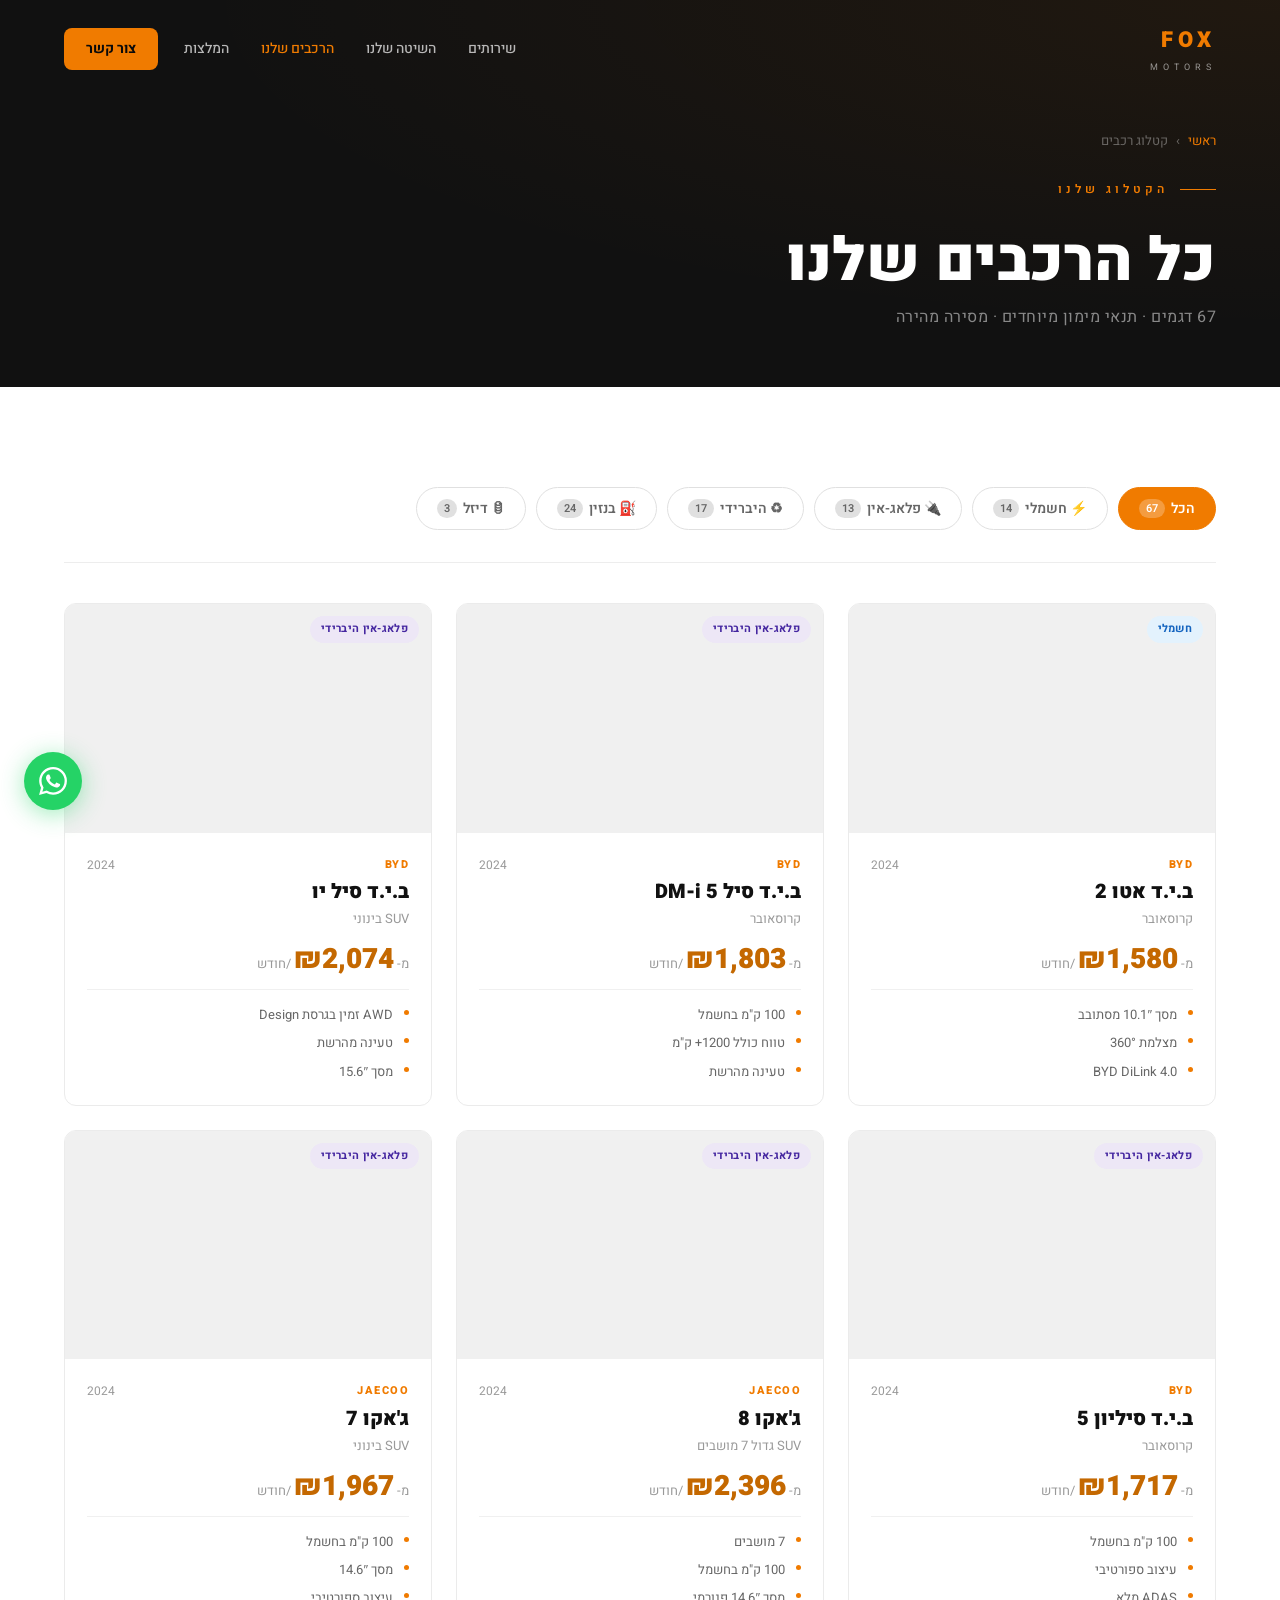
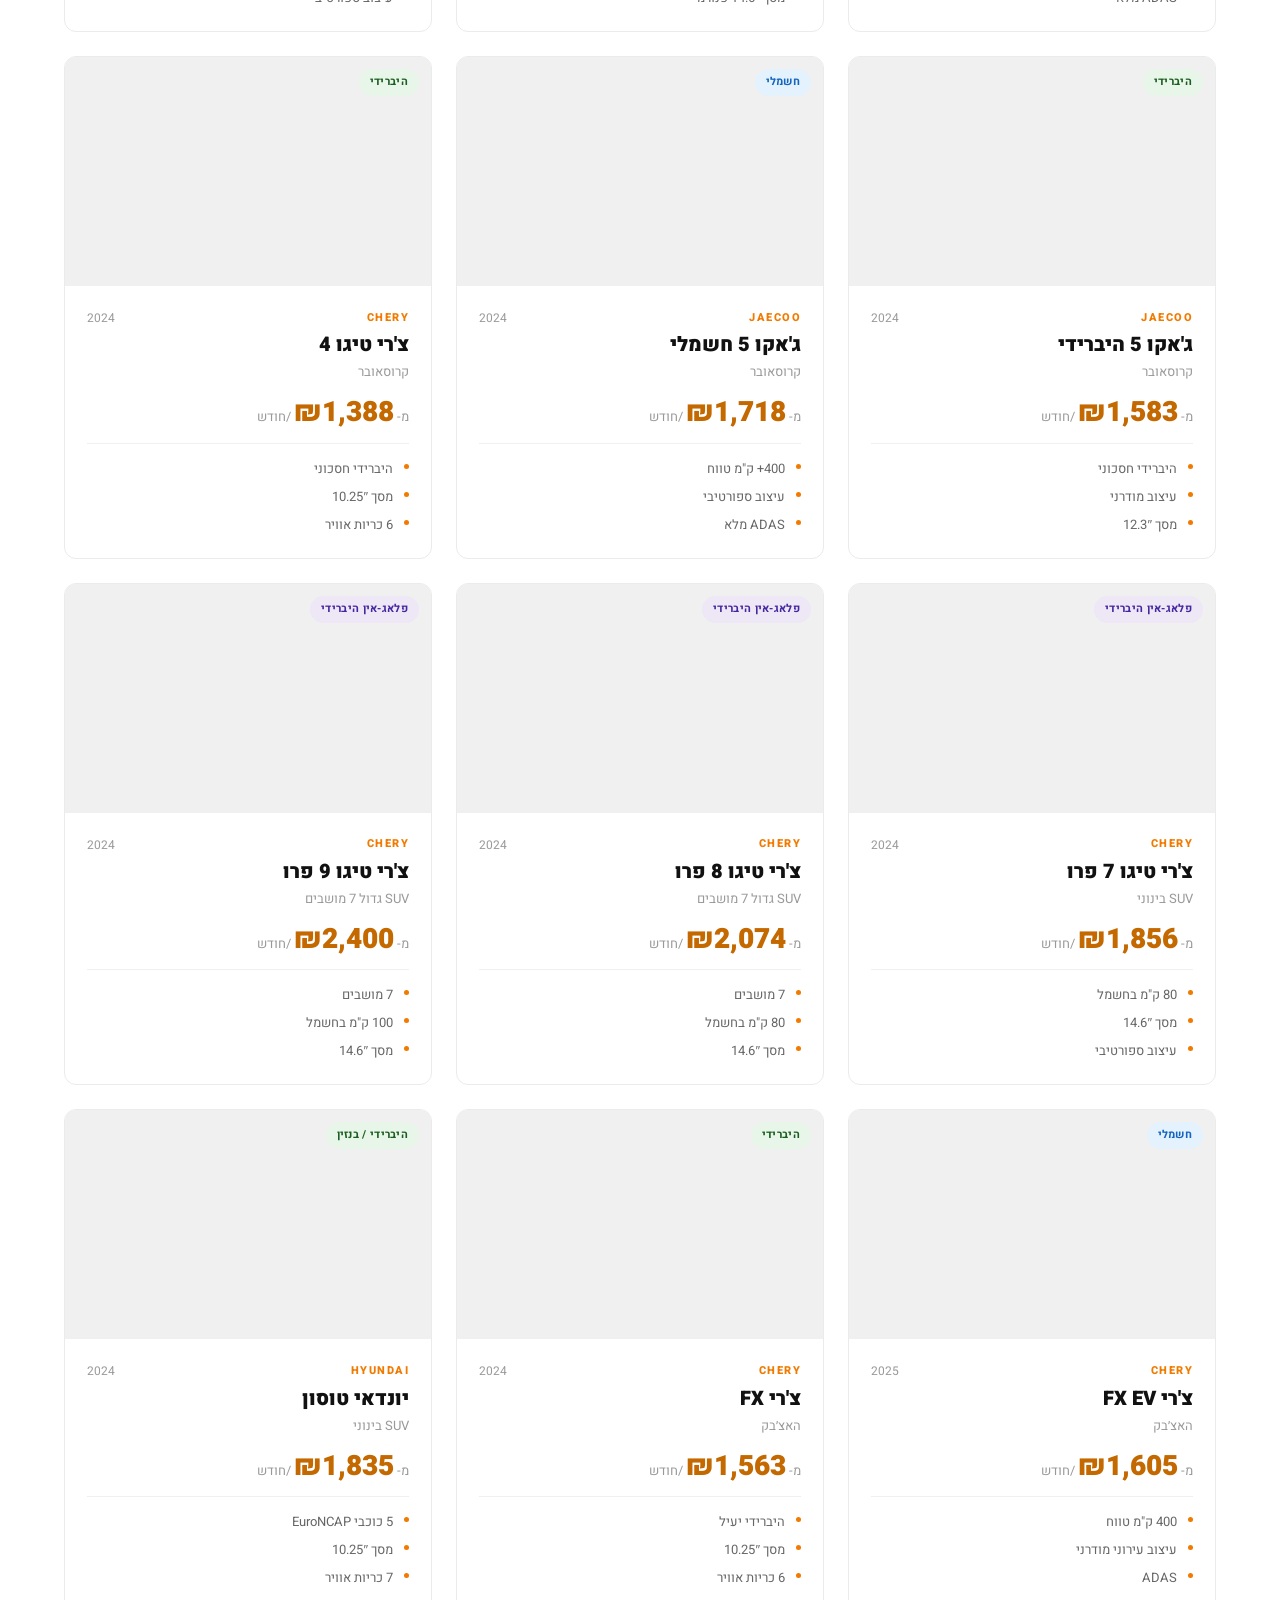
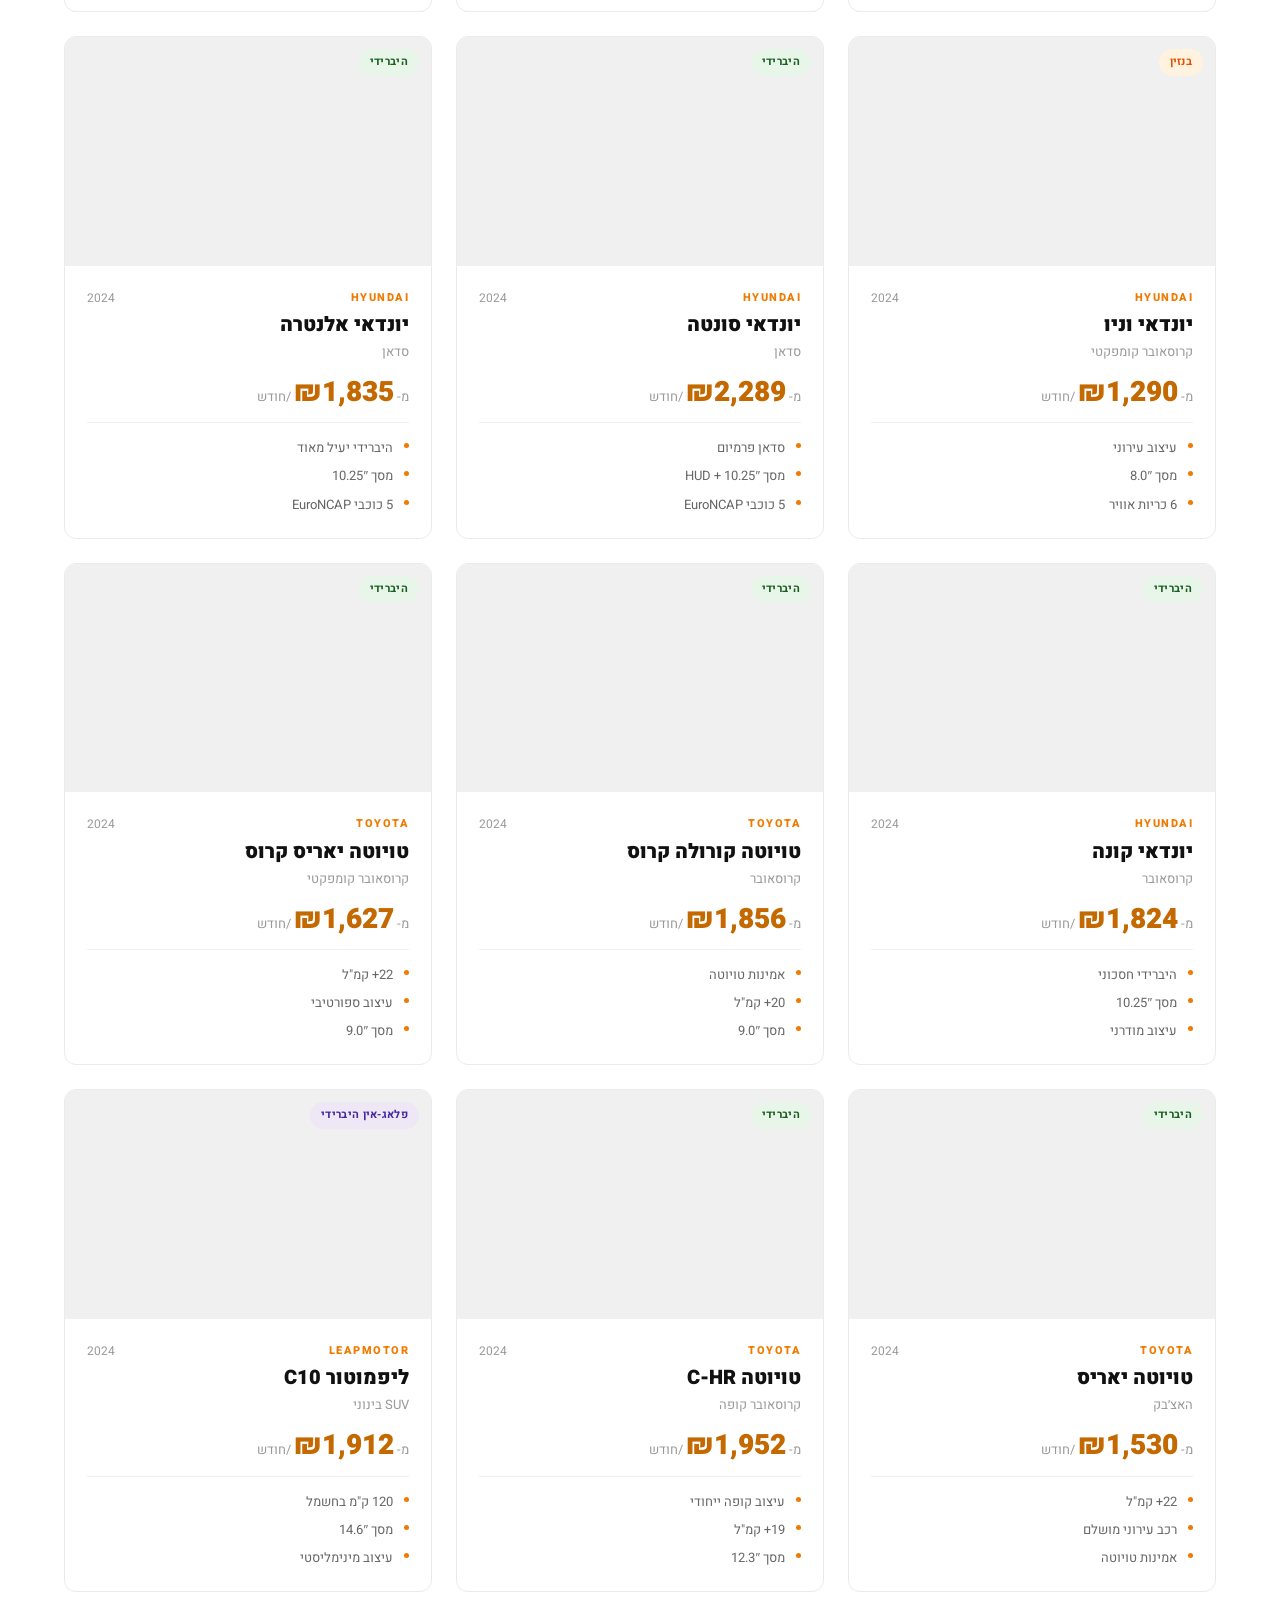
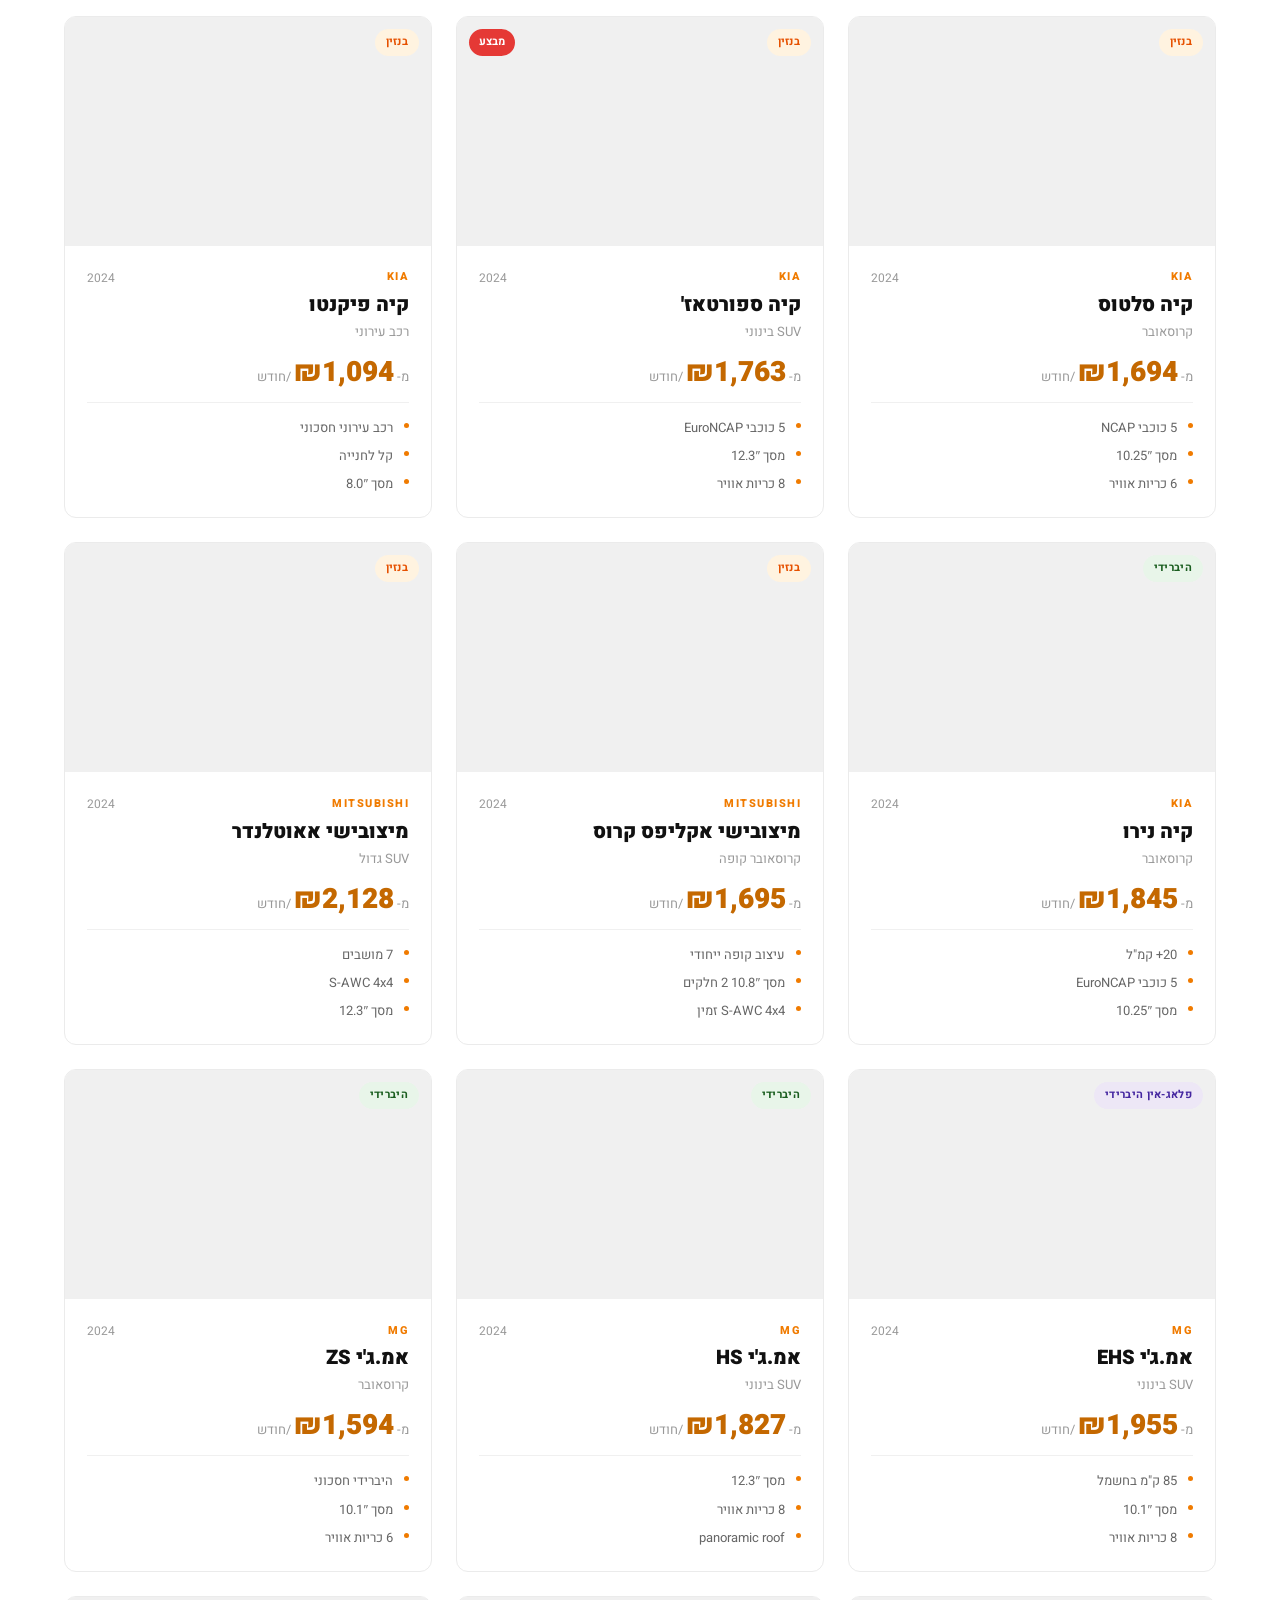
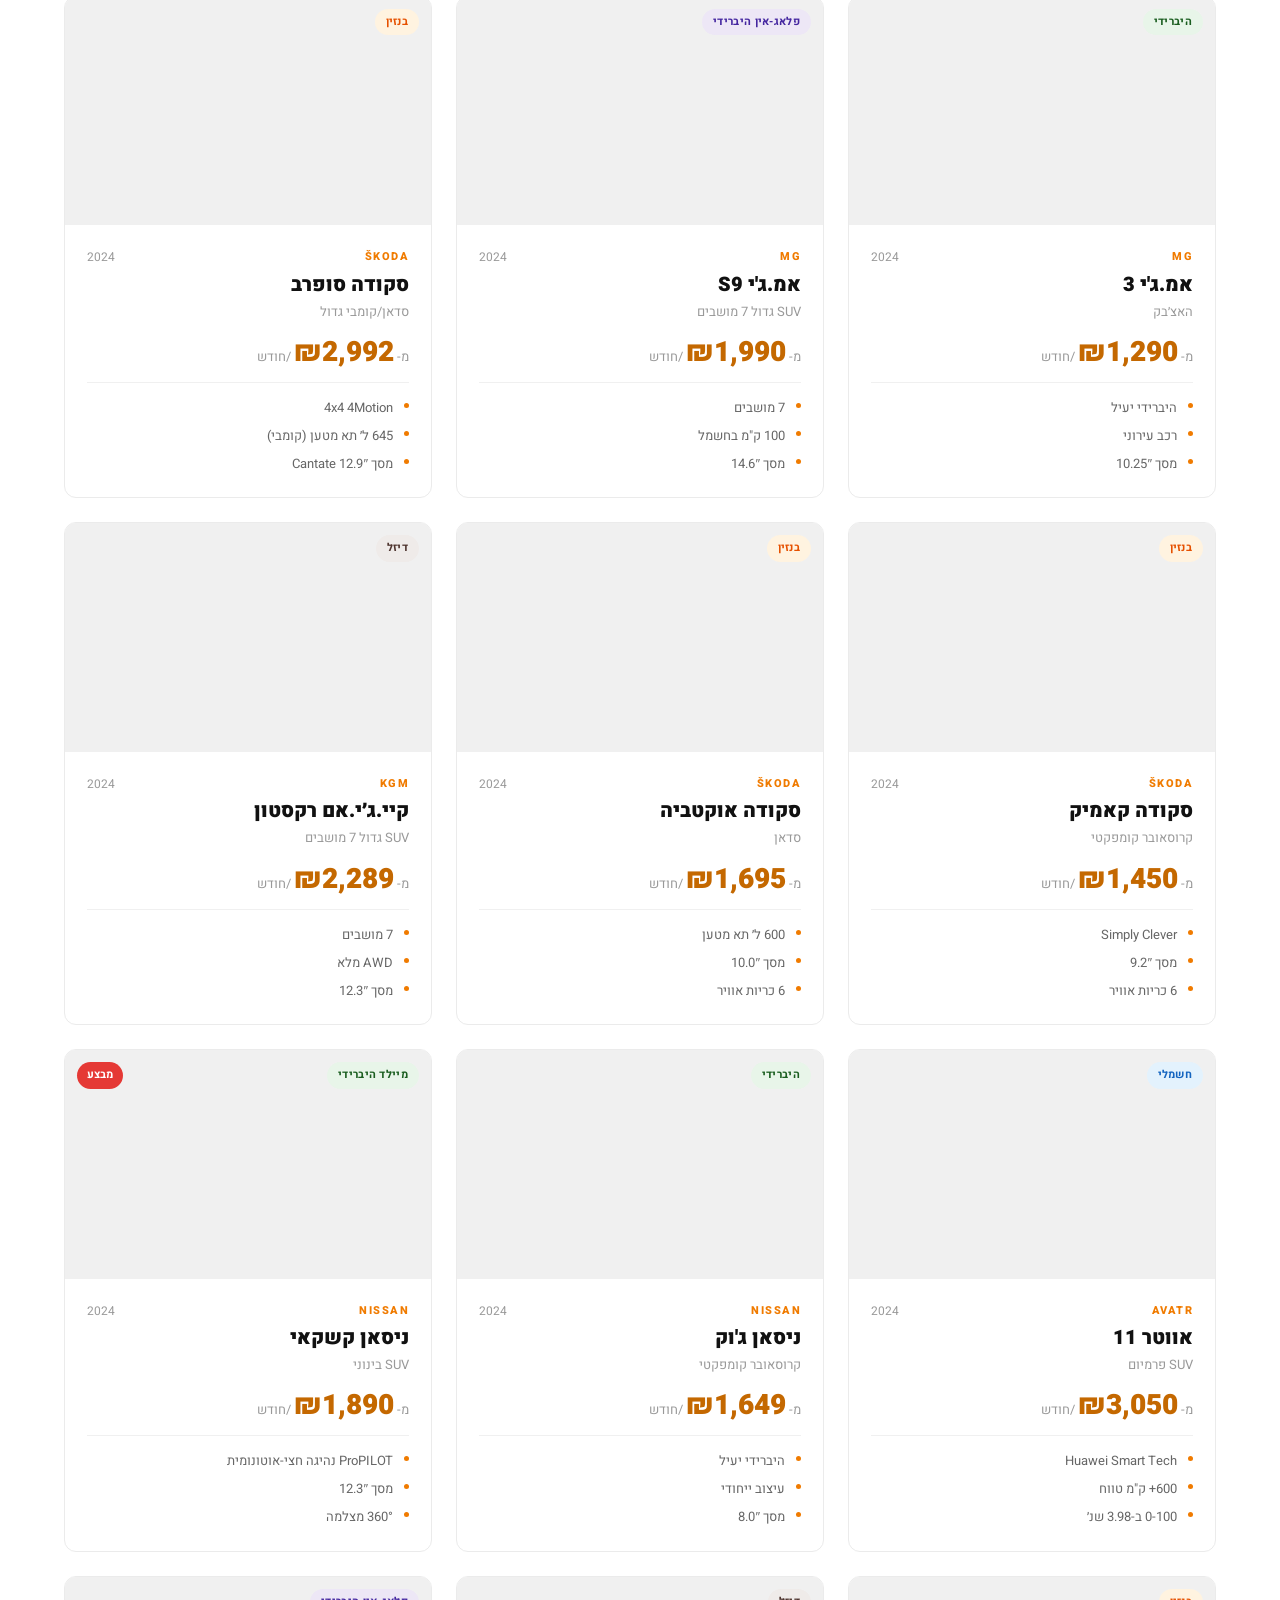
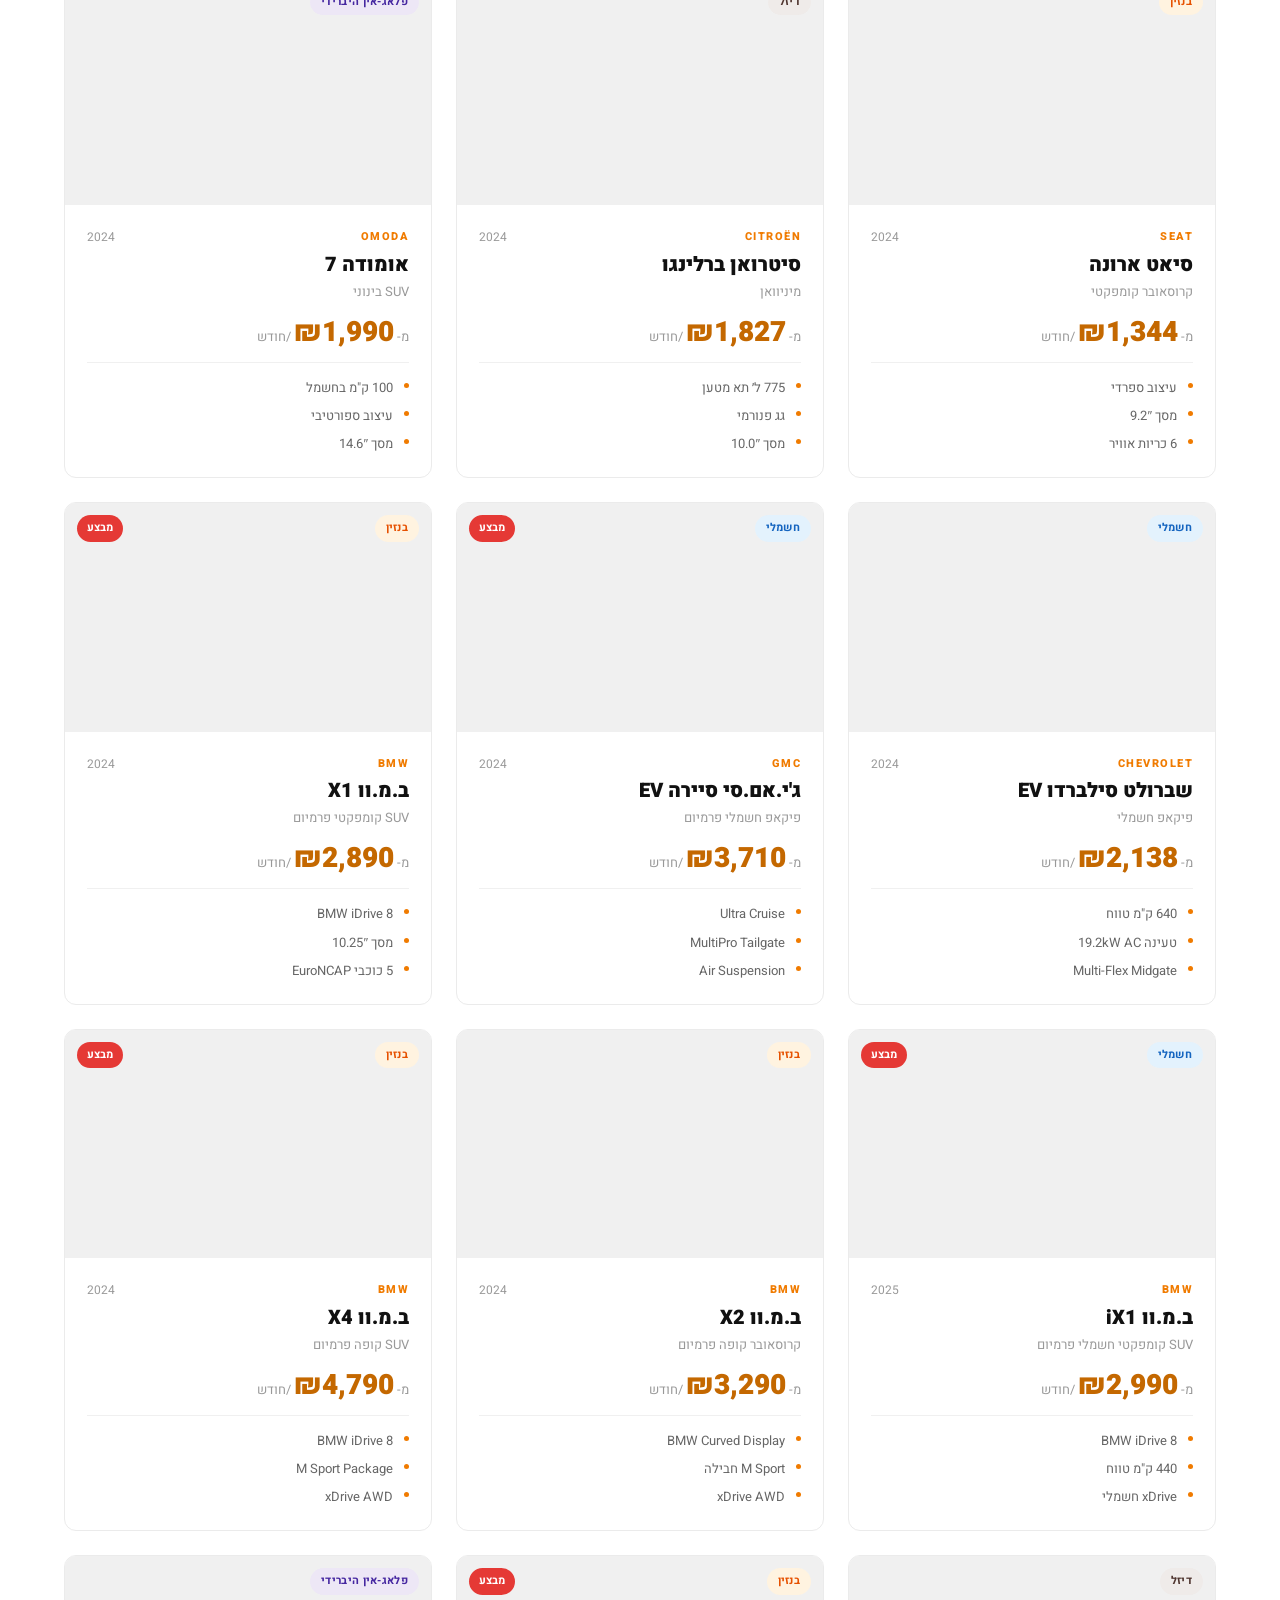
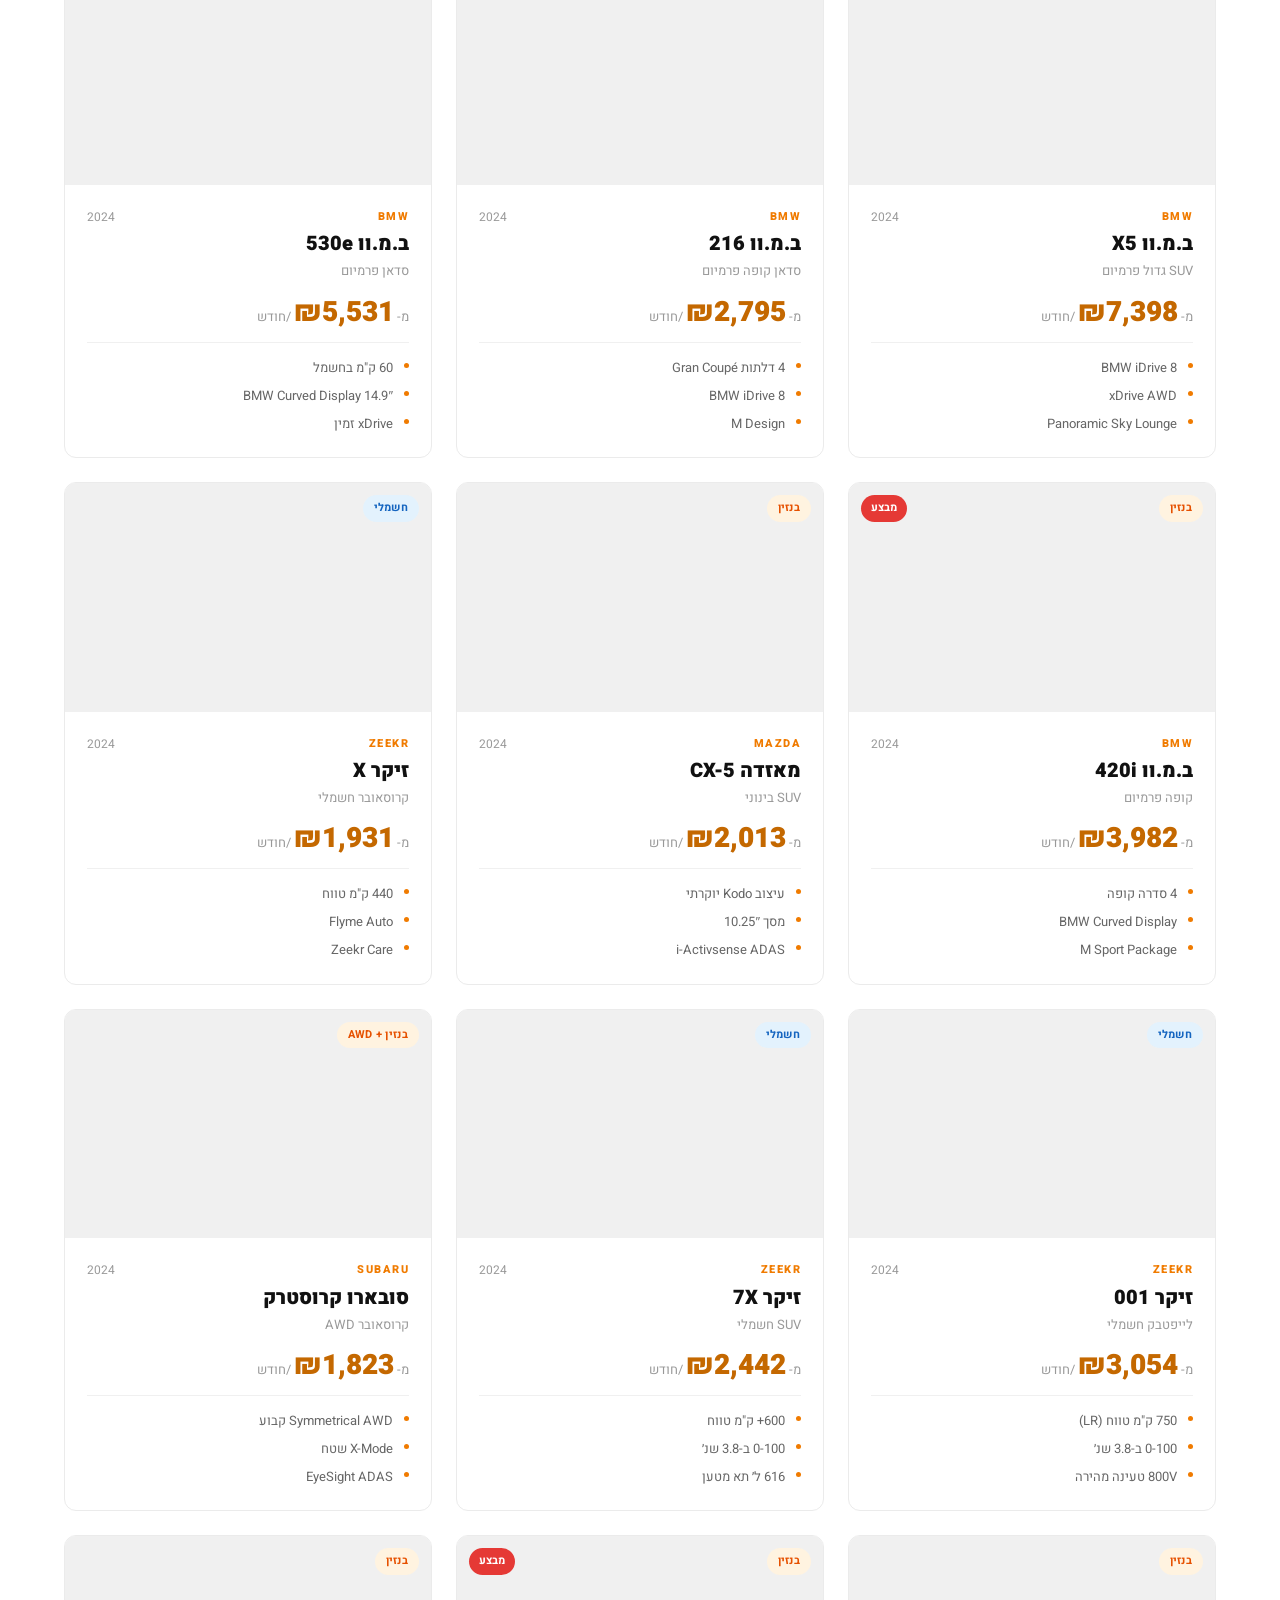
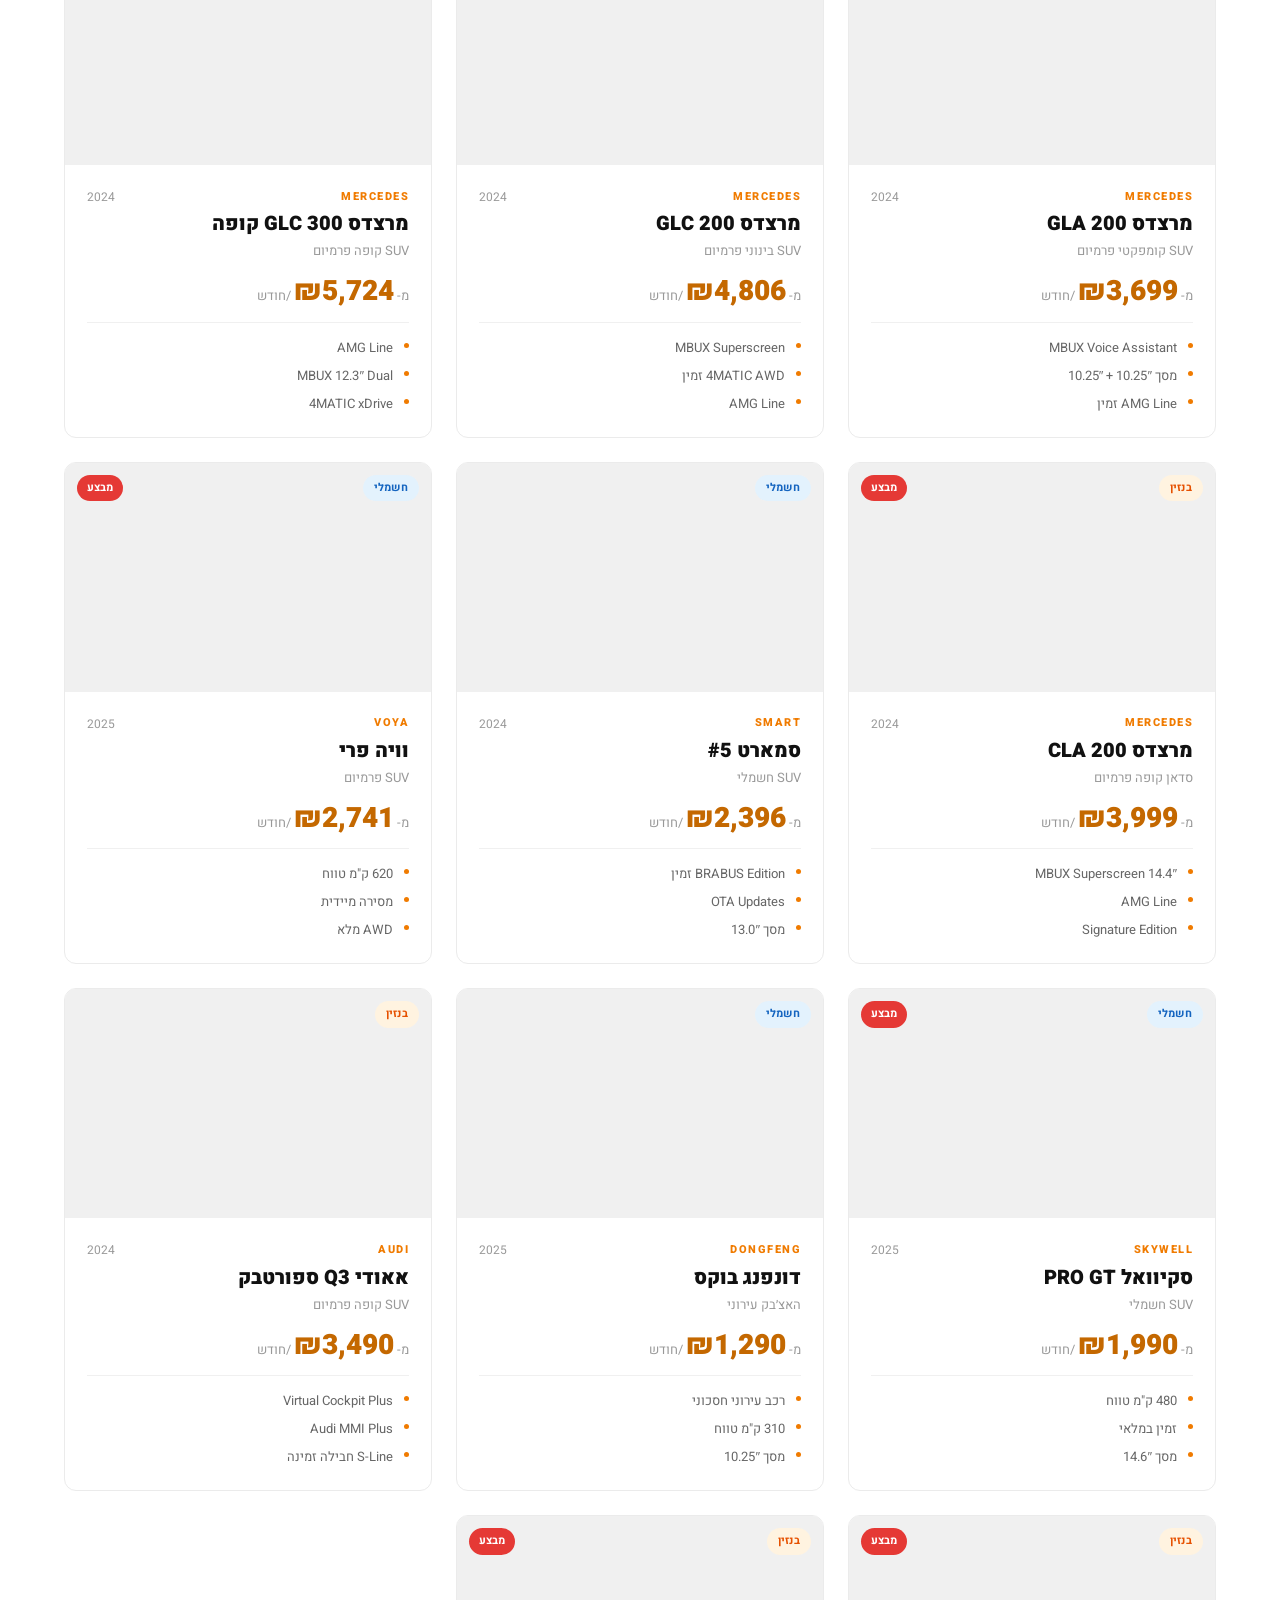
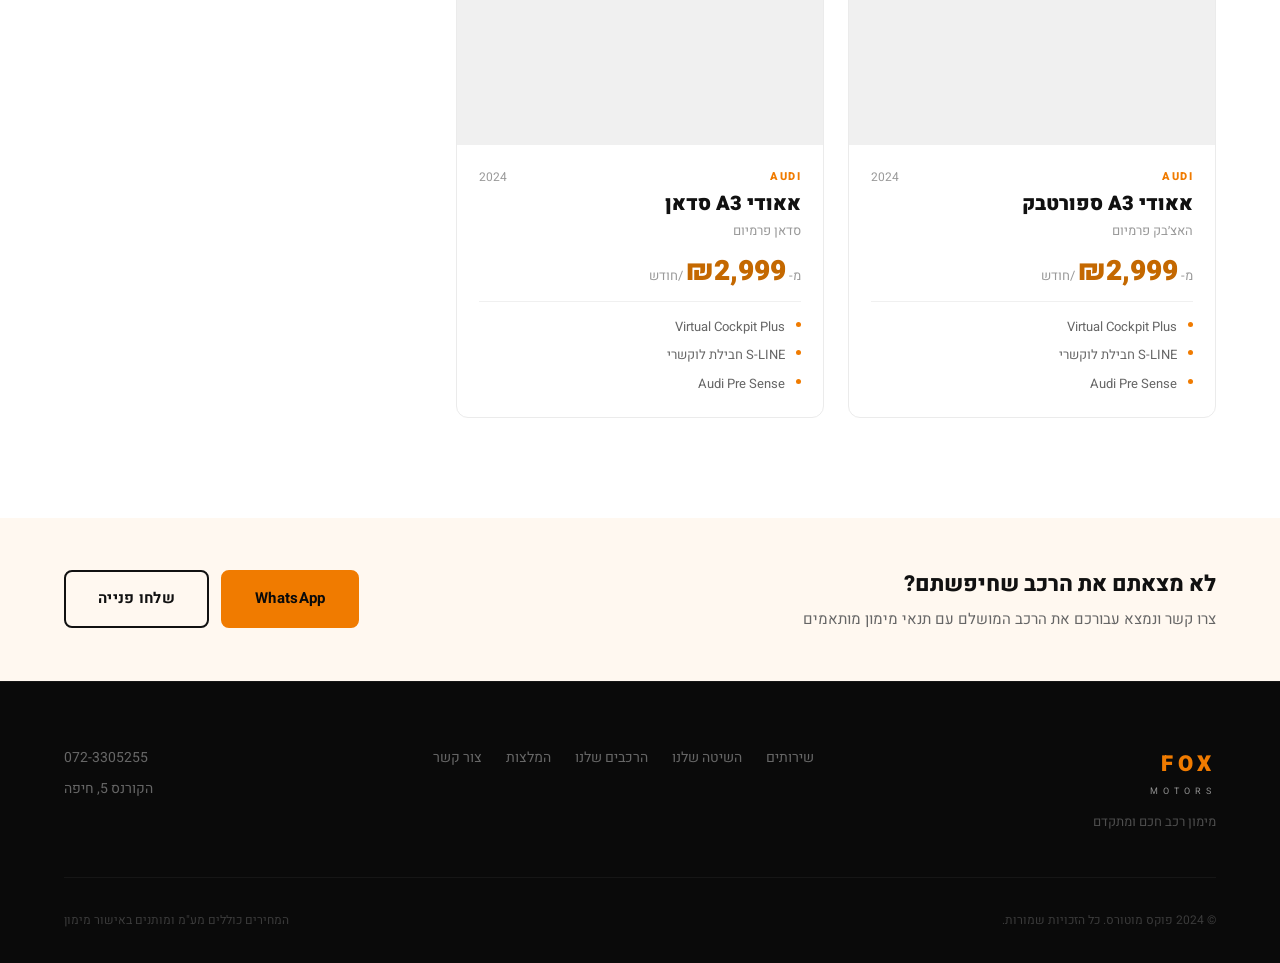
==== commit 679b4a86: "Fix logo, accessibility, remove agent fee, improve car images - Switch to single clean logo (transpa" ====
--- a/car.html
+++ b/car.html
@@ -1,4 +1,4 @@
-<!DOCTYPE html>
+﻿<!DOCTYPE html>
 <html lang="he" dir="rtl">
 <head>
     <meta charset="UTF-8">
@@ -13,7 +13,7 @@
     <link rel="stylesheet" href="css/style.css">
     <link rel="stylesheet" href="css/cars.css">
     <script>
-      window.interdeal = { sitekey: "foxmotors", Position: "right", domains: { js: "https://cdn.userway.org/" }, btnStyle: { vPosition: ["80%",""], scale: ["0.8","0.8"], color: { main: "#F07B00", second: "#FFFFFF" } } };
+      window.interdeal = { sitekey: "foxmotors", Position: "right", domains: { js: "https://cdn.userway.org/" }, btnStyle: { vPosition: ["","4%"], scale: ["0.55","0.55"], color: { main: "#F07B00", second: "#FFFFFF" } } };
       (function(n,s,c){var po=n.createElement(s);po.type="text/javascript";po.async=true;po.src=c+"widget.js";var sp=n.getElementsByTagName(s)[0];sp.parentNode.insertBefore(po,sp);}(document,"script","https://cdn.userway.org/"));
     </script>
 </head>
@@ -23,7 +23,7 @@
     <header class="header" id="header">
         <div class="container header__inner">
             <a href="index.html" class="logo">
-                <img src="https://lh3.googleusercontent.com/d/1lTIHAy635doHl6WMLOM4Pqh6e-oLbMcb" alt="פוקס מוטורס" class="logo__img" onerror="this.style.display='none';this.nextElementSibling.style.display='flex'">
+                <img src="https://lh3.googleusercontent.com/d/1mdY6iS8PFof6jDd0CWzzNV2S1Uv_Mk8E" alt="פוקס מוטורס" class="logo__img" onerror="this.style.display='none';this.nextElementSibling.style.display='flex'">
                 <span class="logo__fallback" style="display:none"><span class="logo__fox">FOX</span><span class="logo__motors">MOTORS</span></span>
             </a>
             <nav class="nav" id="nav">
@@ -121,7 +121,6 @@
                                         <th>ד"מ 60%</th>
                                         <th>ד"מ 50%</th>
                                         <th>מקדמה</th>
-                                        <th>עמלת סוכן</th>
                                     </tr>
                                 </thead>
                                 <tbody id="variantsBody"></tbody>
@@ -157,7 +156,7 @@
             <div class="footer__inner">
                 <div class="footer__brand">
                     <a href="index.html" class="logo">
-                        <img src="https://lh3.googleusercontent.com/d/1lTIHAy635doHl6WMLOM4Pqh6e-oLbMcb" alt="פוקס מוטורס" class="logo__img" onerror="this.style.display='none';this.nextElementSibling.style.display='flex'">
+                        <img src="https://lh3.googleusercontent.com/d/1mdY6iS8PFof6jDd0CWzzNV2S1Uv_Mk8E" alt="פוקס מוטורס" class="logo__img" onerror="this.style.display='none';this.nextElementSibling.style.display='flex'">
                         <span class="logo__fallback" style="display:none"><span class="logo__fox">FOX</span><span class="logo__motors">MOTORS</span></span>
                     </a>
                     <p>מימון רכב חכם ומתקדם</p>
@@ -279,7 +278,6 @@
                 '<td class="monthly-col">' + (v.m60 ? '₪' + v.m60.toLocaleString() : '—') + '</td>' +
                 '<td class="monthly-col">' + (v.m50 ? '₪' + v.m50.toLocaleString() : '—') + '</td>' +
                 '<td>' + (v.dp !== undefined && v.dp !== null ? '₪' + v.dp.toLocaleString() : '—') + '</td>' +
-                '<td>' + (v.fee ? '₪' + v.fee.toLocaleString() : '—') + '</td>' +
             '</tr>';
         }).join('');
 
@@ -323,3 +321,4 @@
     </script>
 </body>
 </html>
+
--- a/css/style.css
+++ b/css/style.css
@@ -165,7 +165,7 @@
 
 /* Logo */
 .logo { display: flex; align-items: center; }
-.logo__img { height: 44px; width: auto; object-fit: contain; }
+.logo__img { height: 56px; width: auto; object-fit: contain; filter: drop-shadow(0 0 6px rgba(255,255,255,0.18)) drop-shadow(0 1px 4px rgba(0,0,0,0.5)); }
 .logo__fallback { display: flex; flex-direction: column; gap: 1px; }
 .logo__fox    { font-size: 22px; font-weight: 900; color: var(--gold); letter-spacing: 5px; }
 .logo__motors { font-size: 9px;  font-weight: 400; color: rgba(255,255,255,0.55); letter-spacing: 5px; }
@@ -893,3 +893,4 @@
     .bank-logo { font-size: 12px; padding: 8px 14px; }
 }
 
+
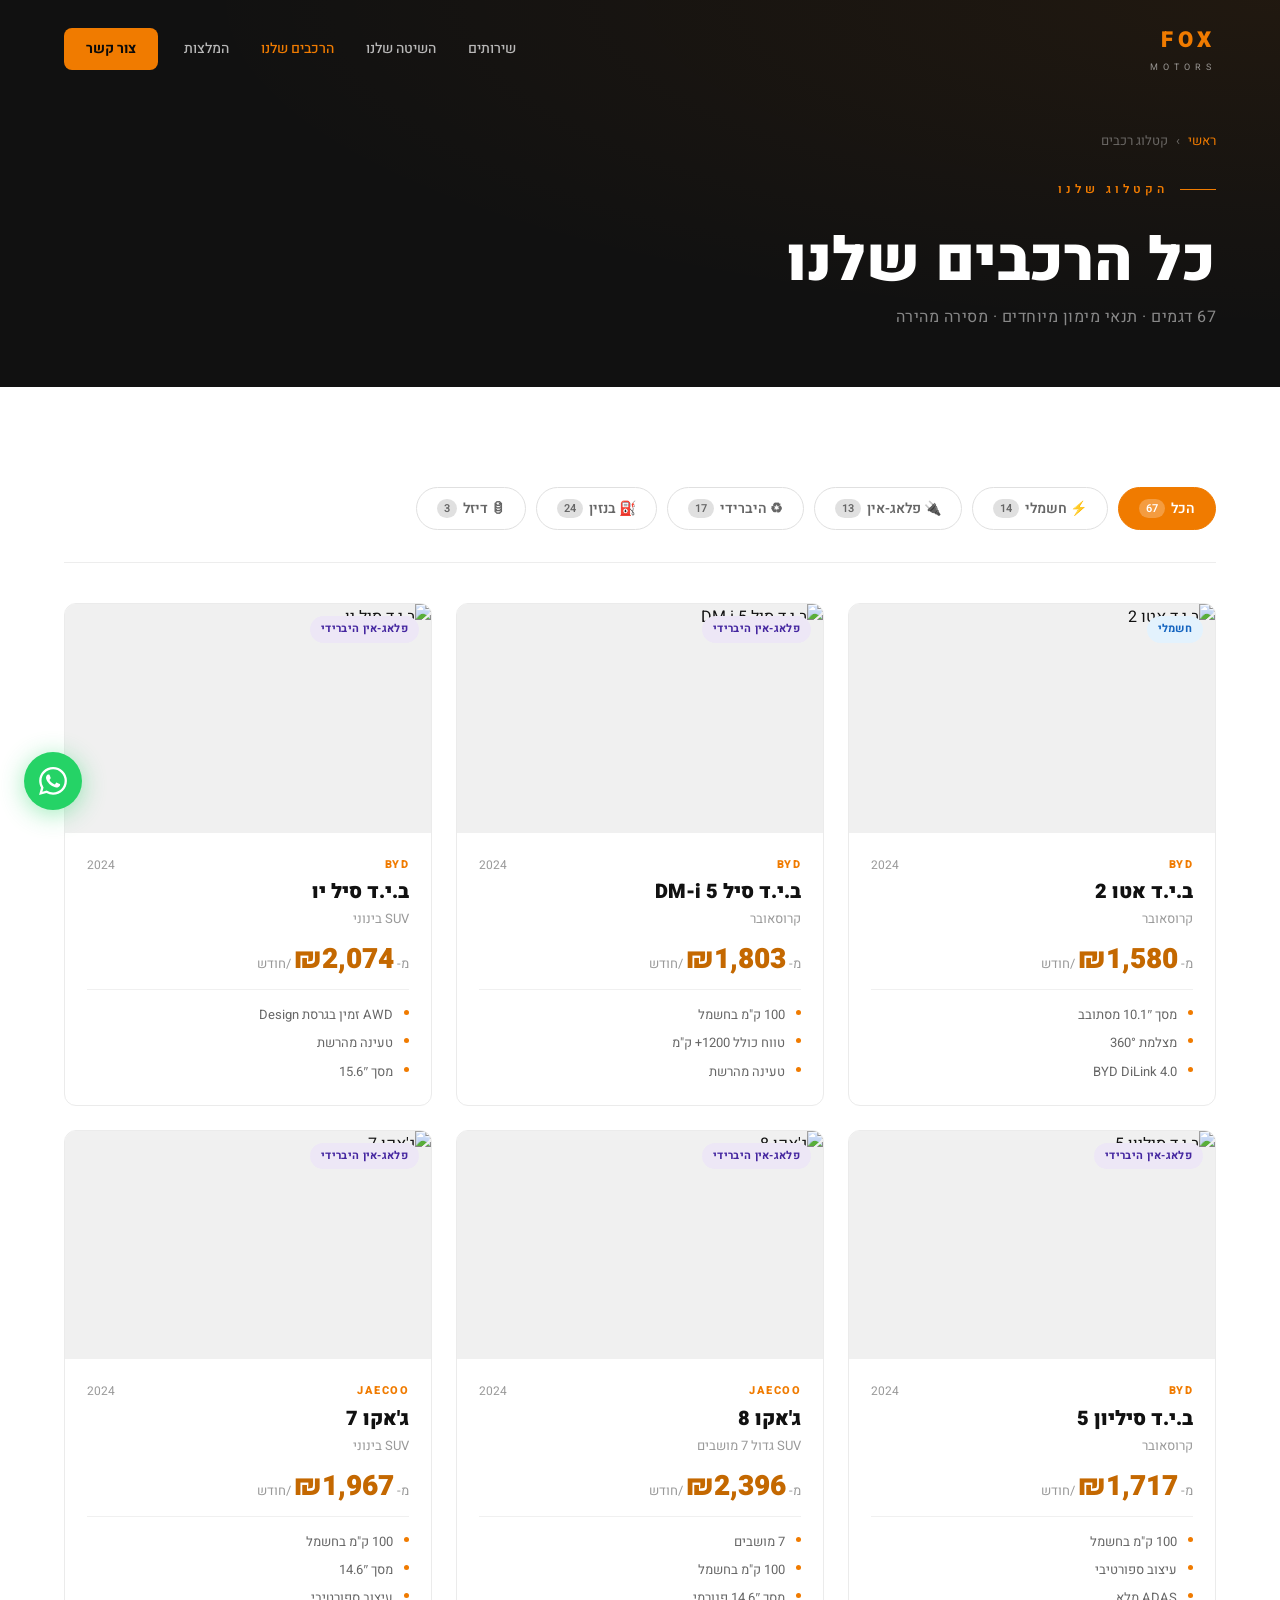
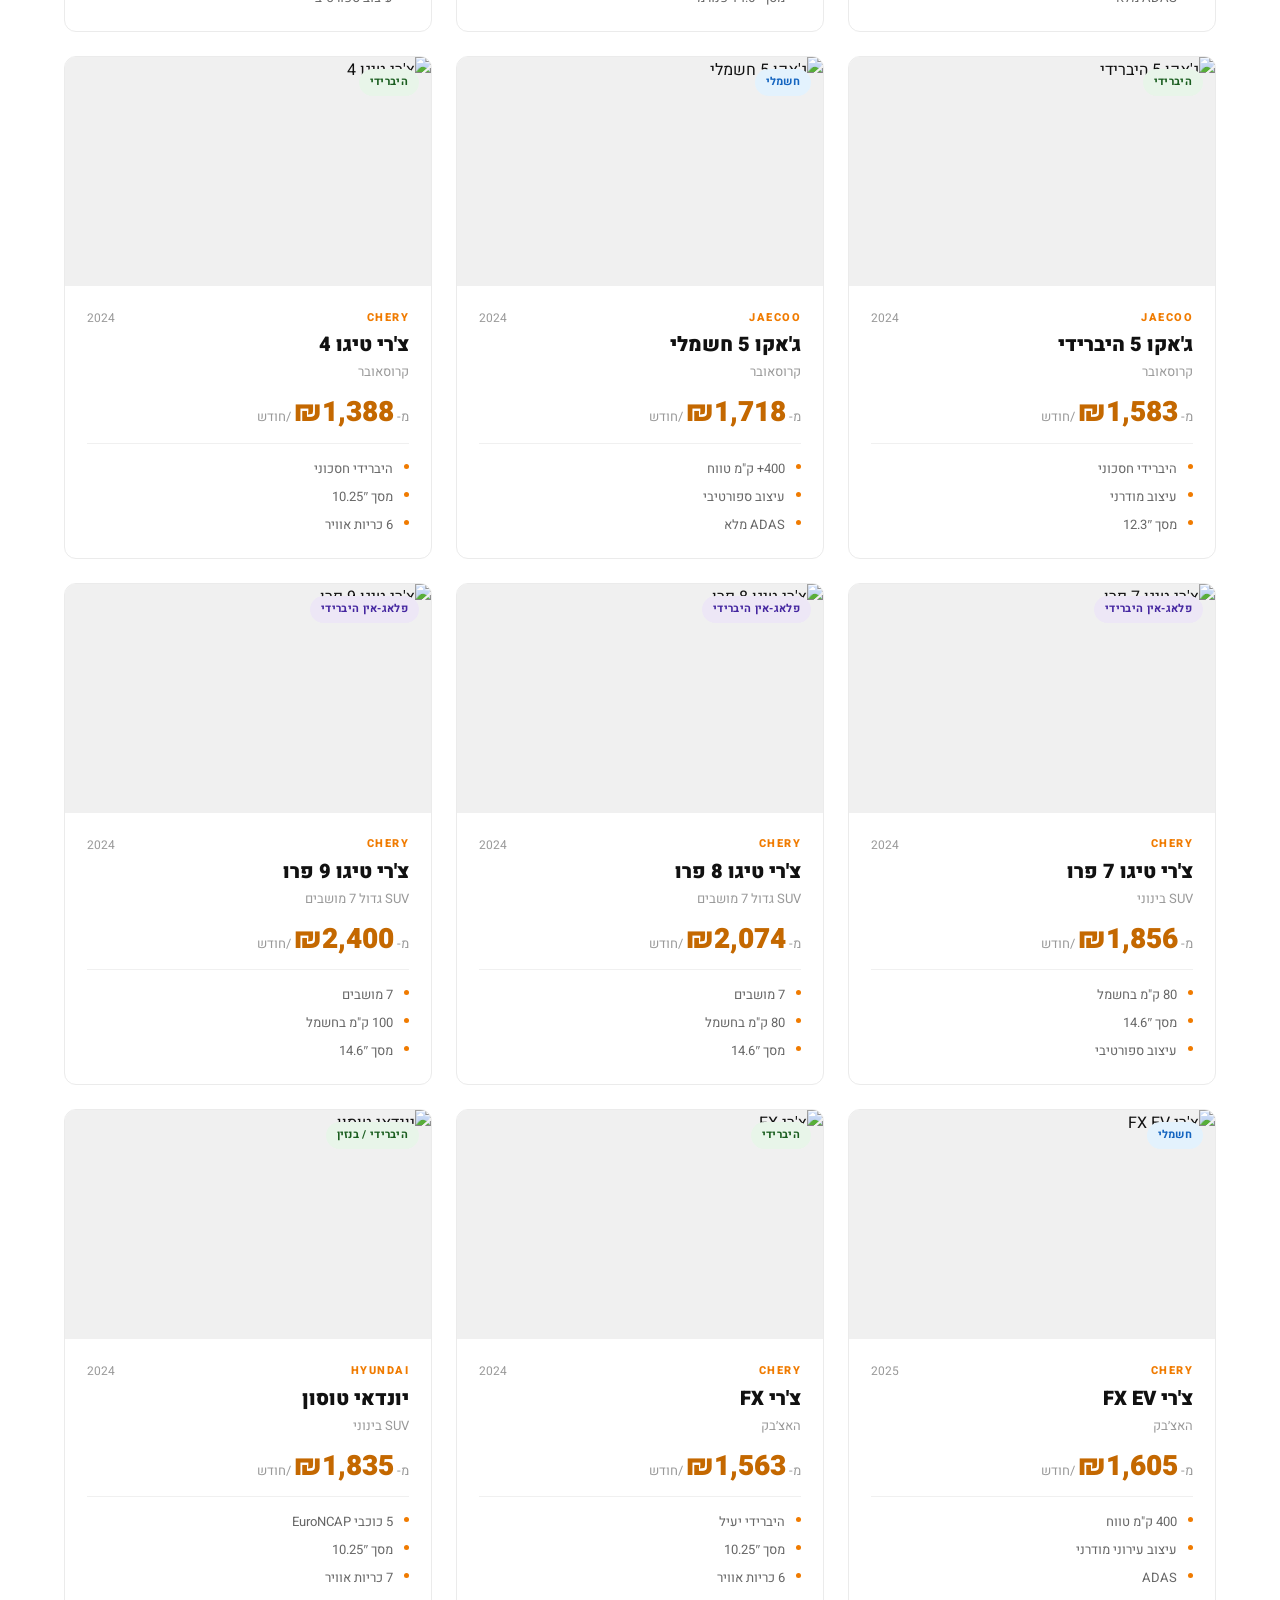
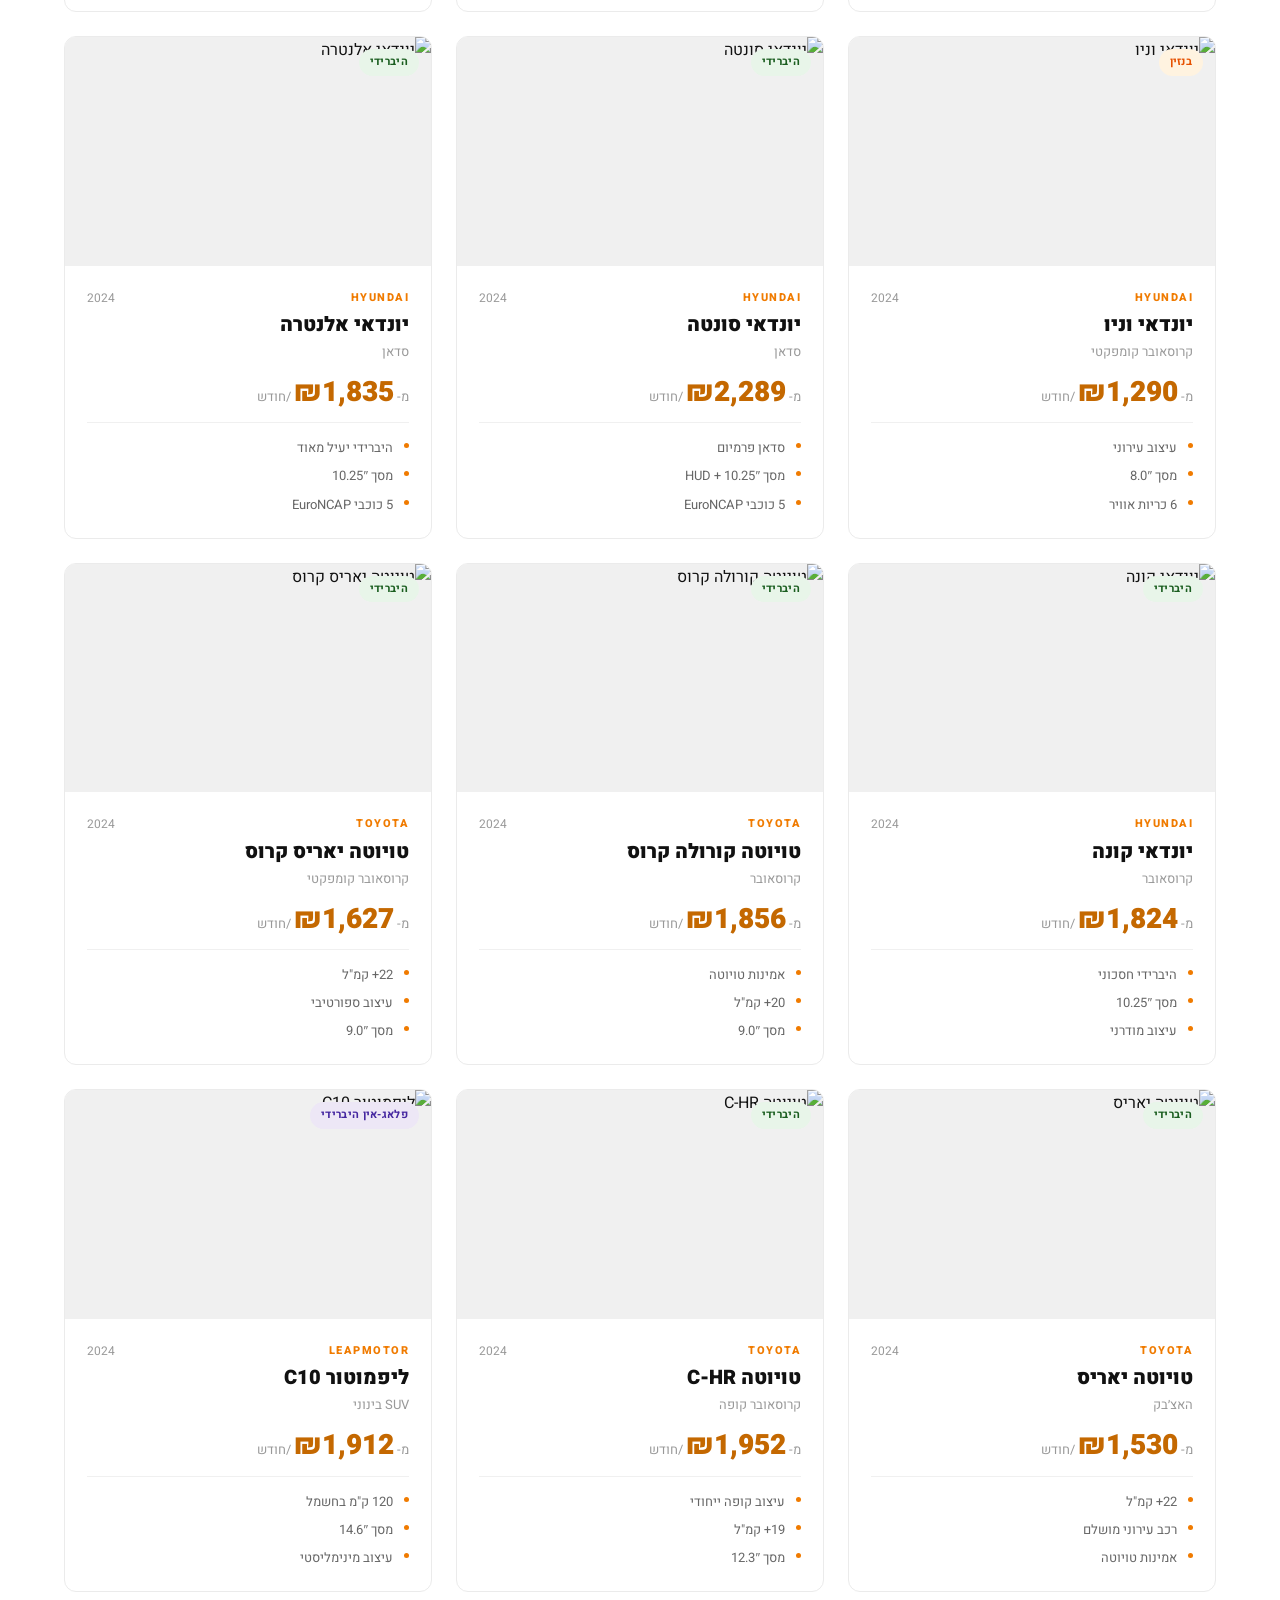
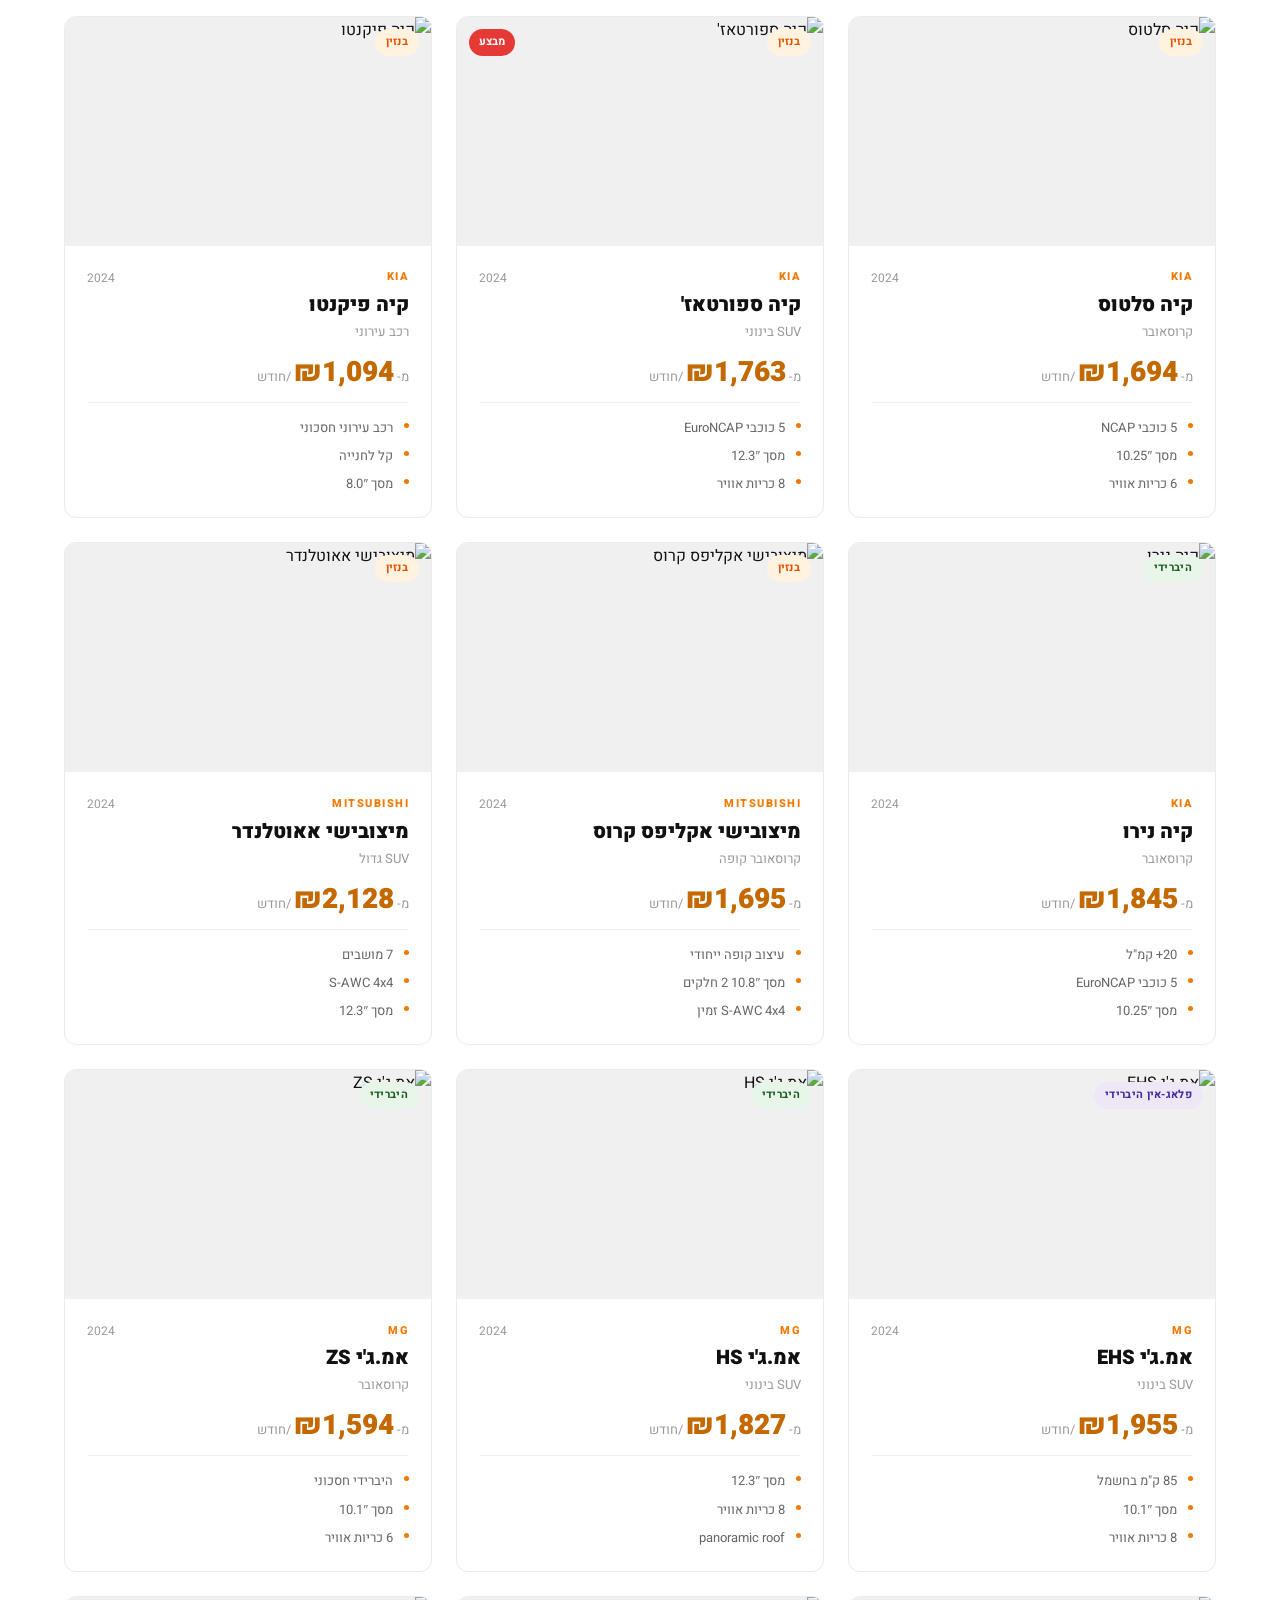
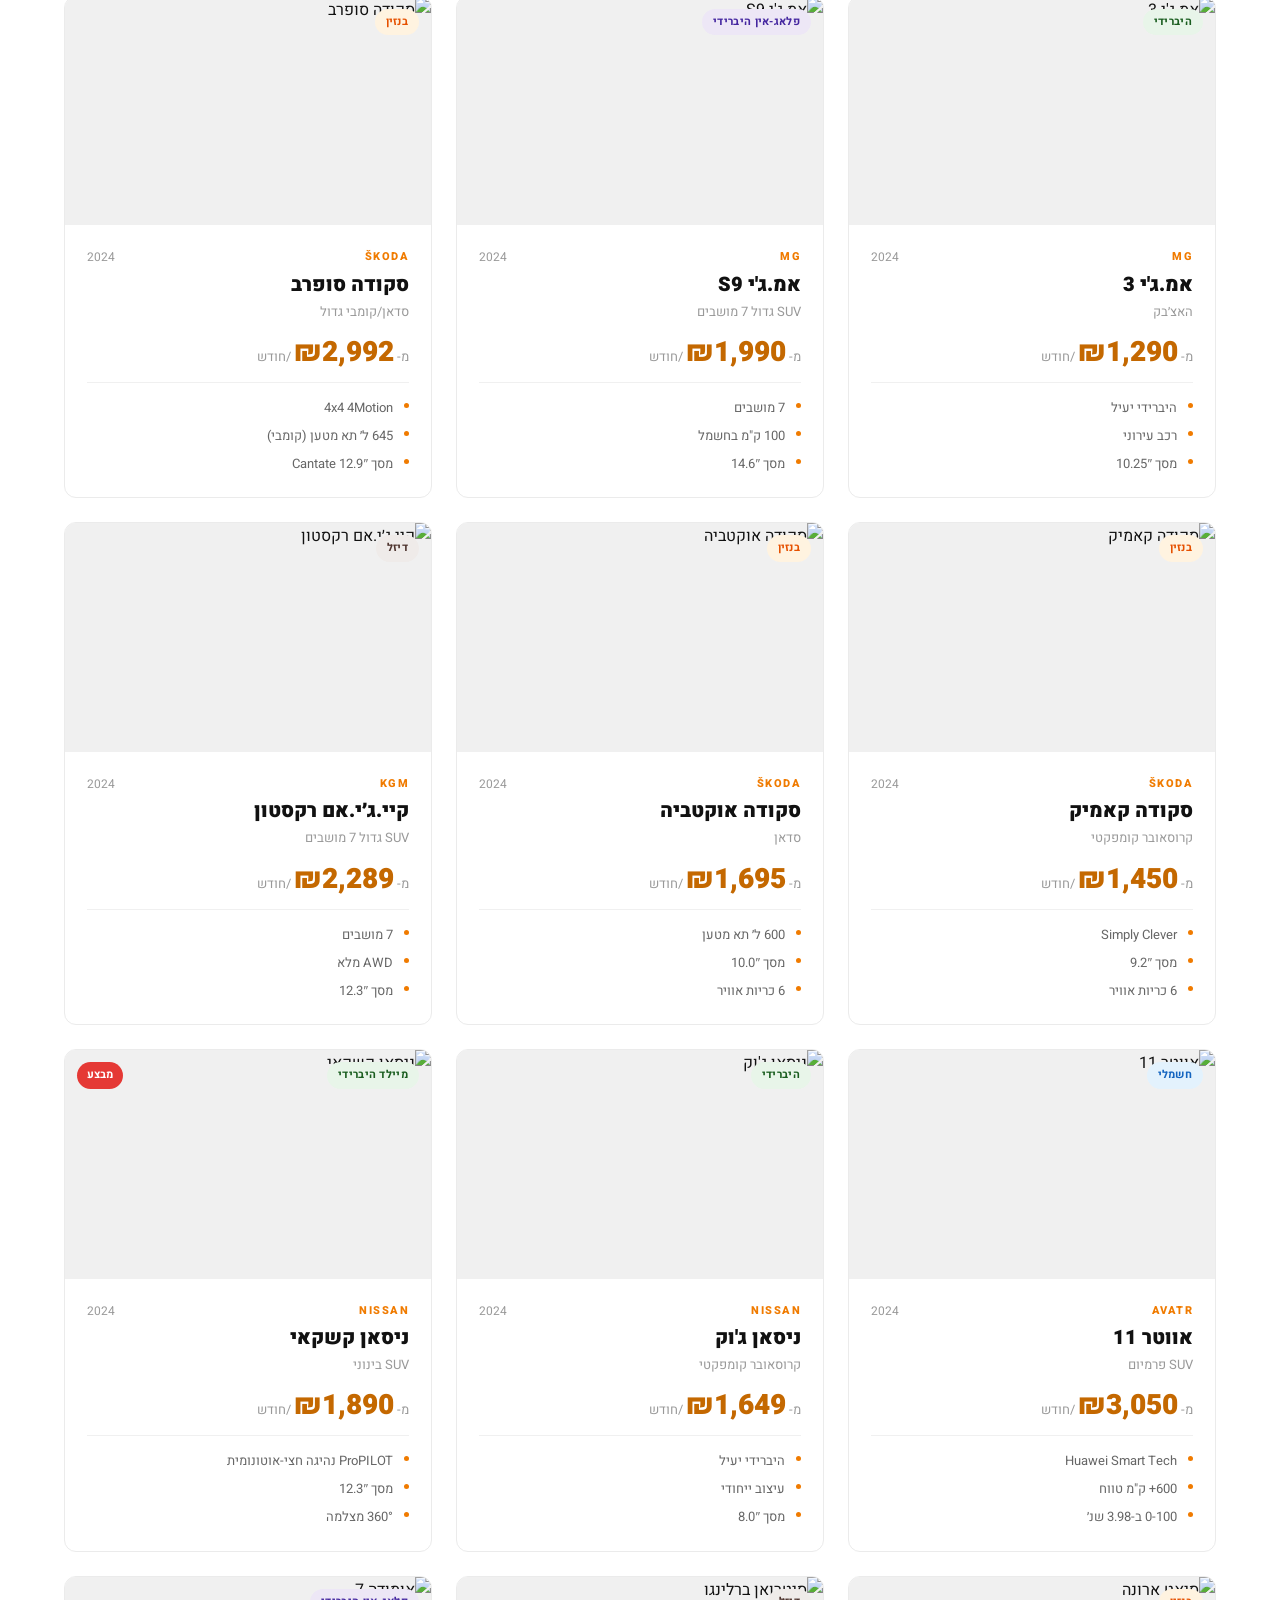
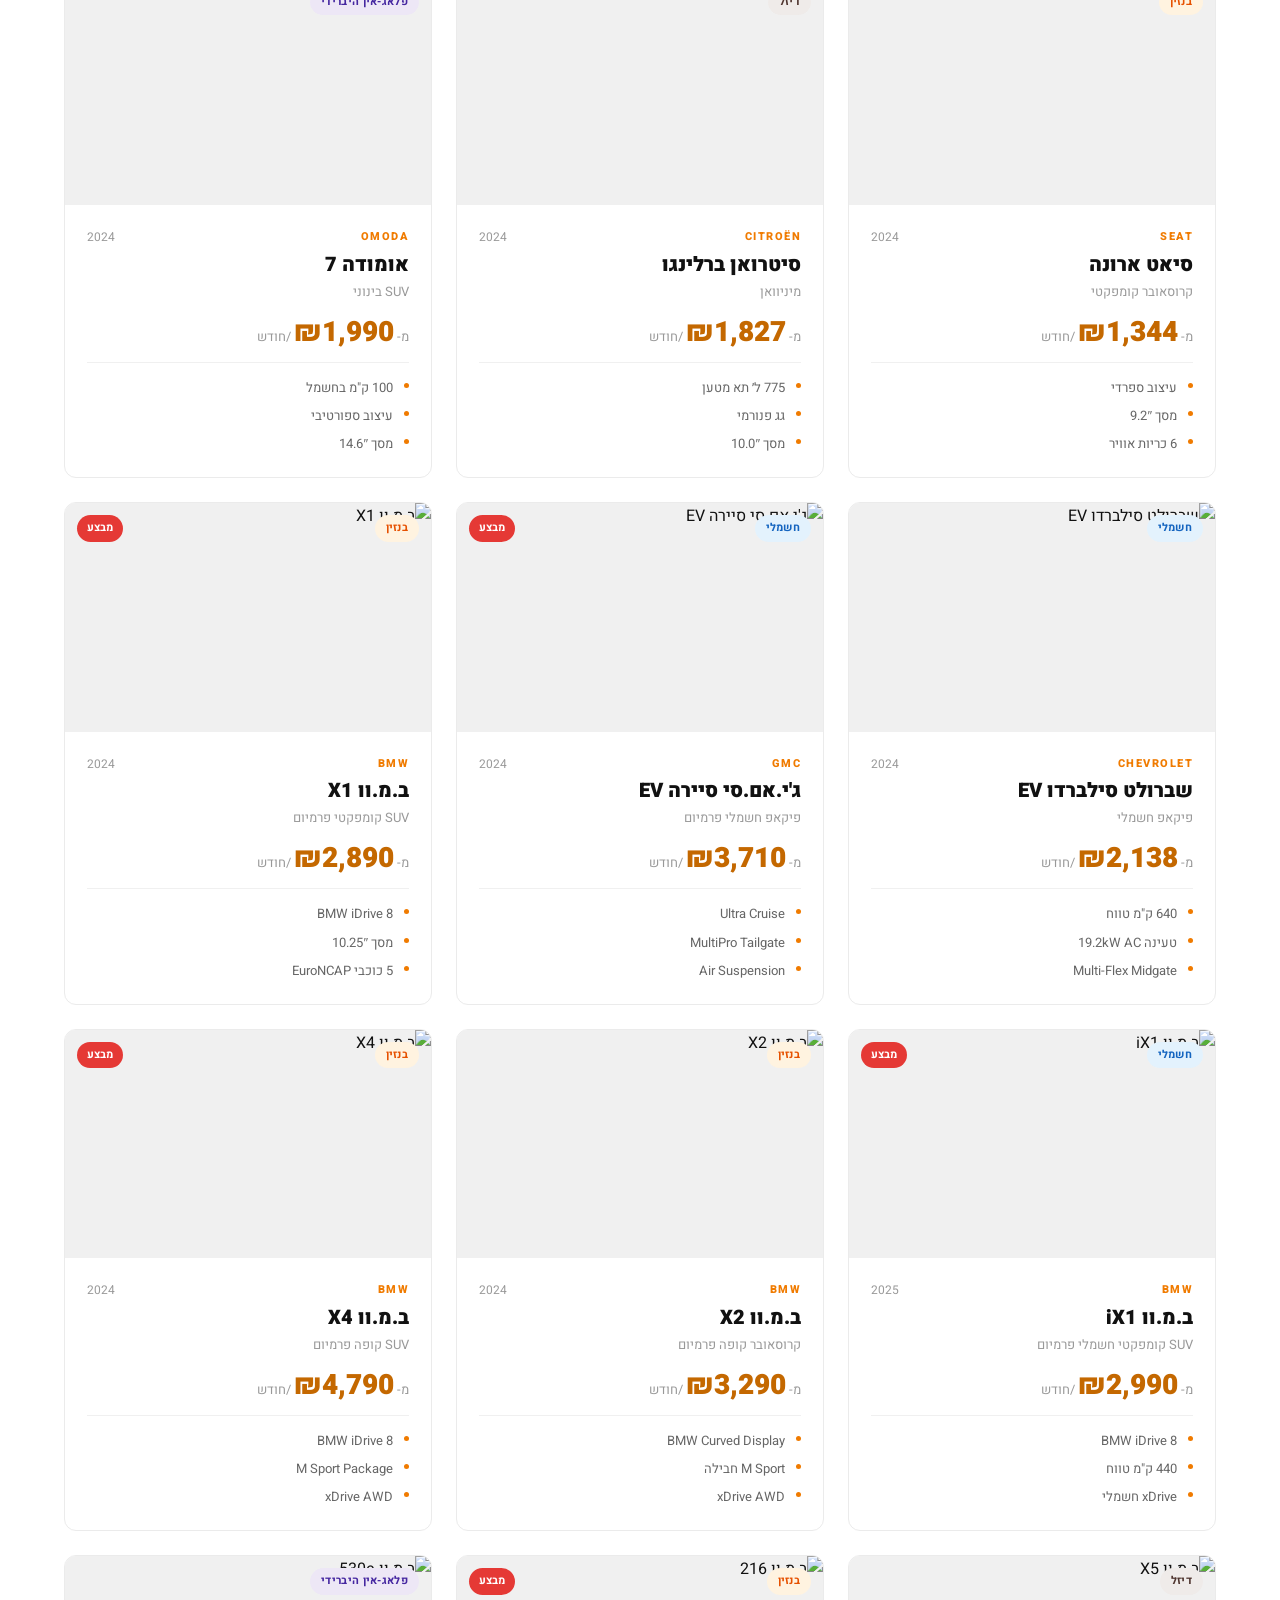
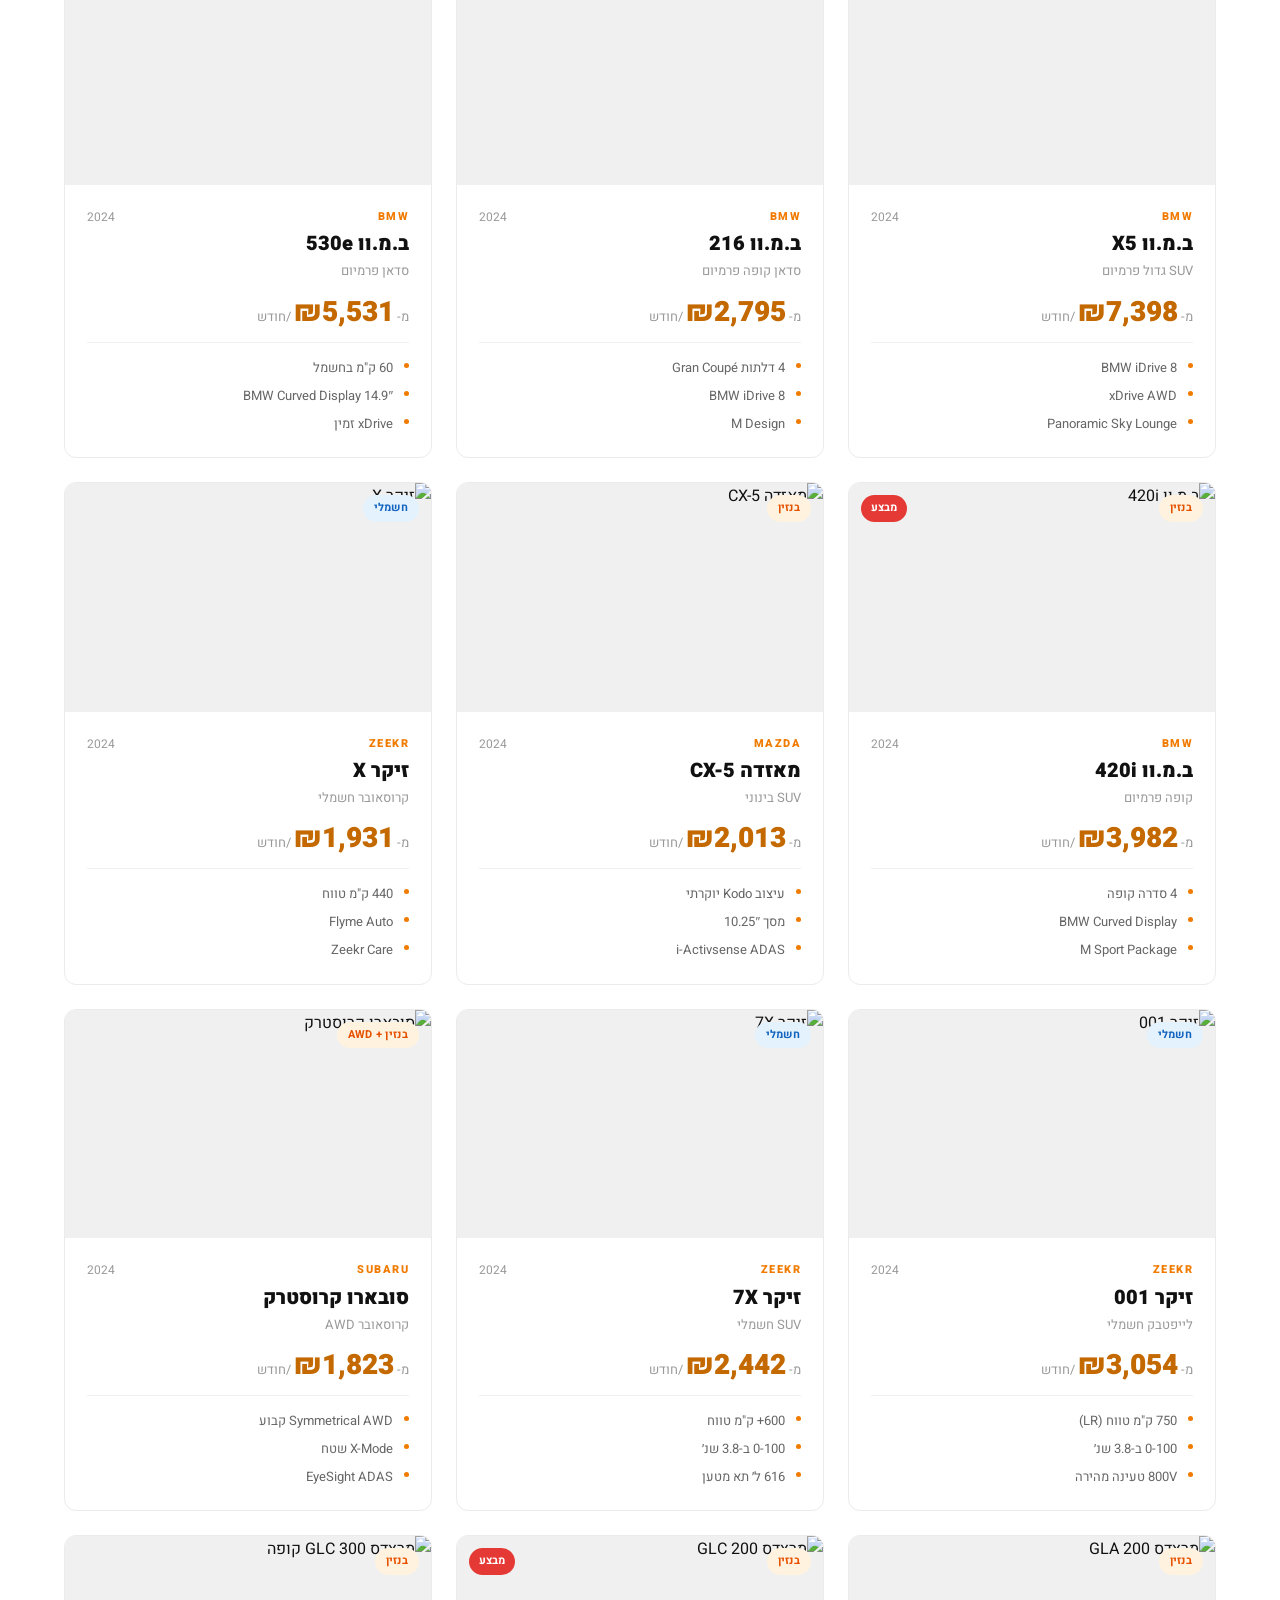
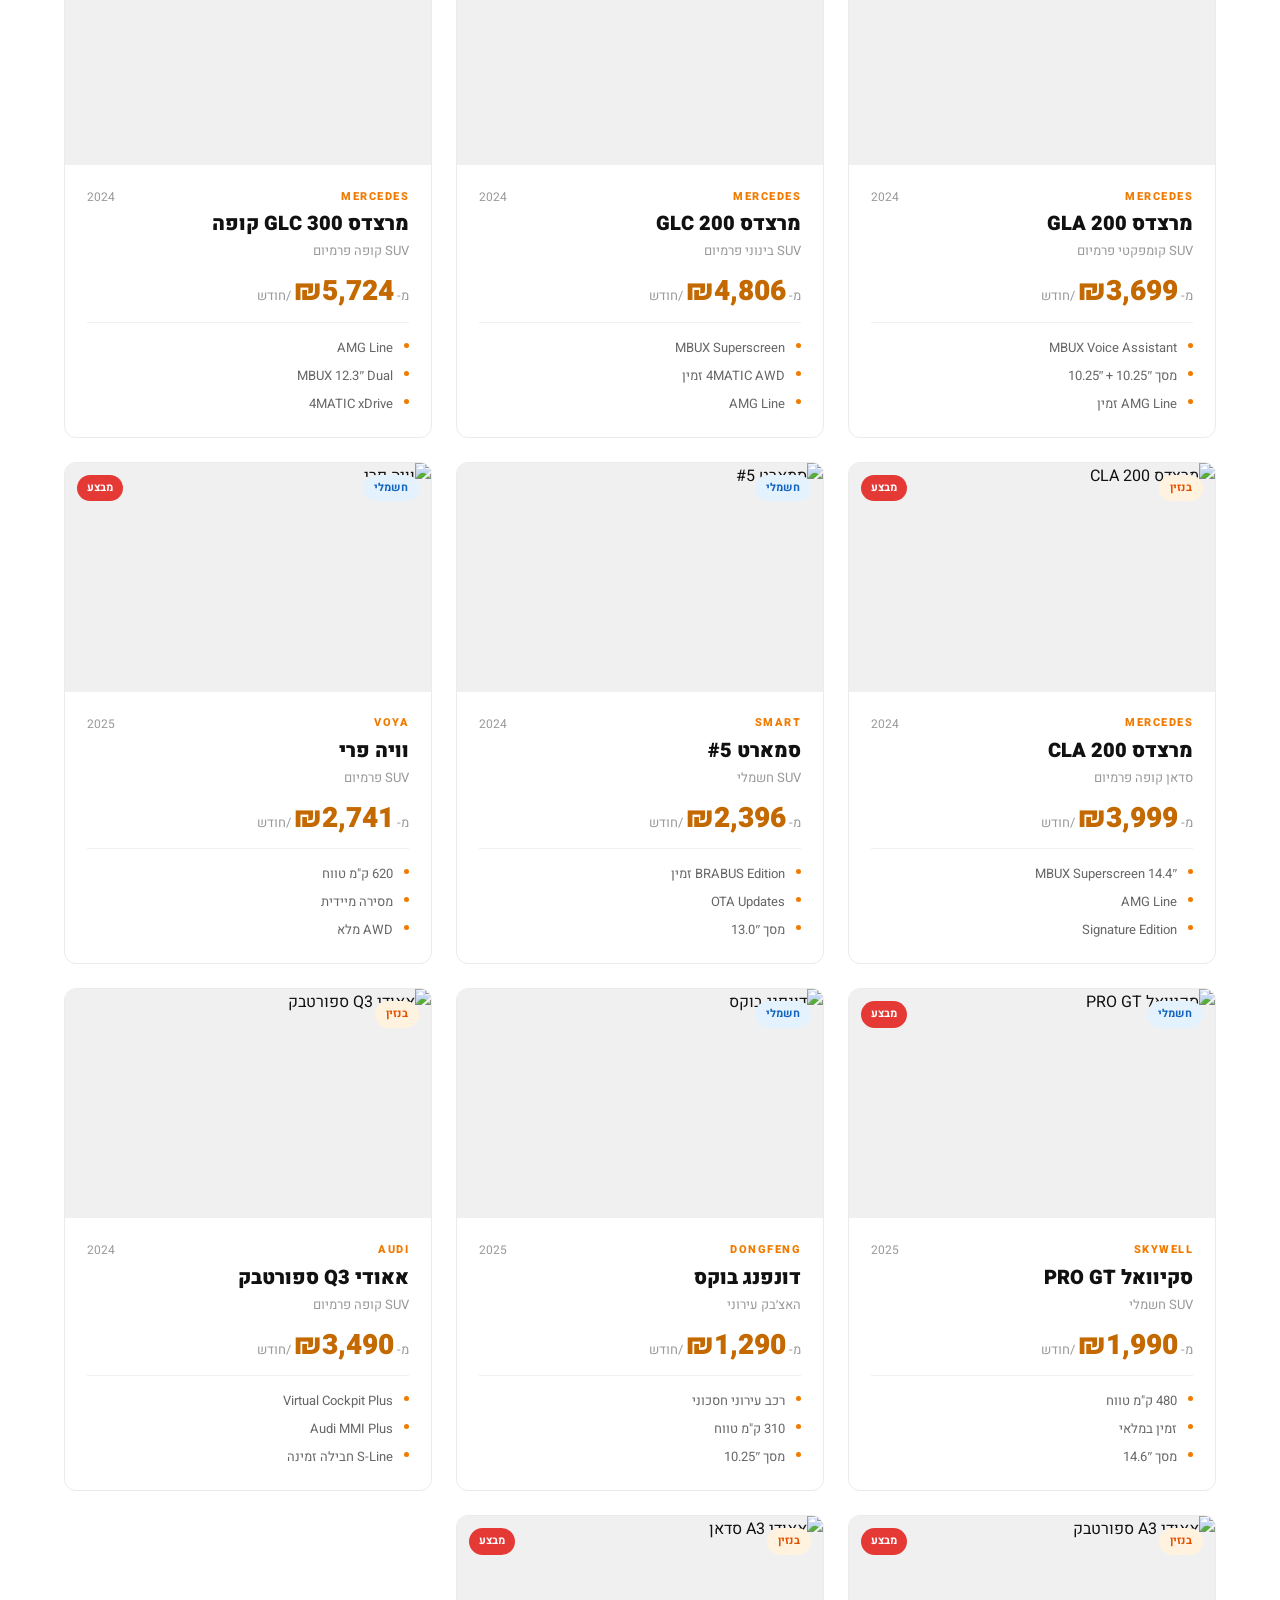
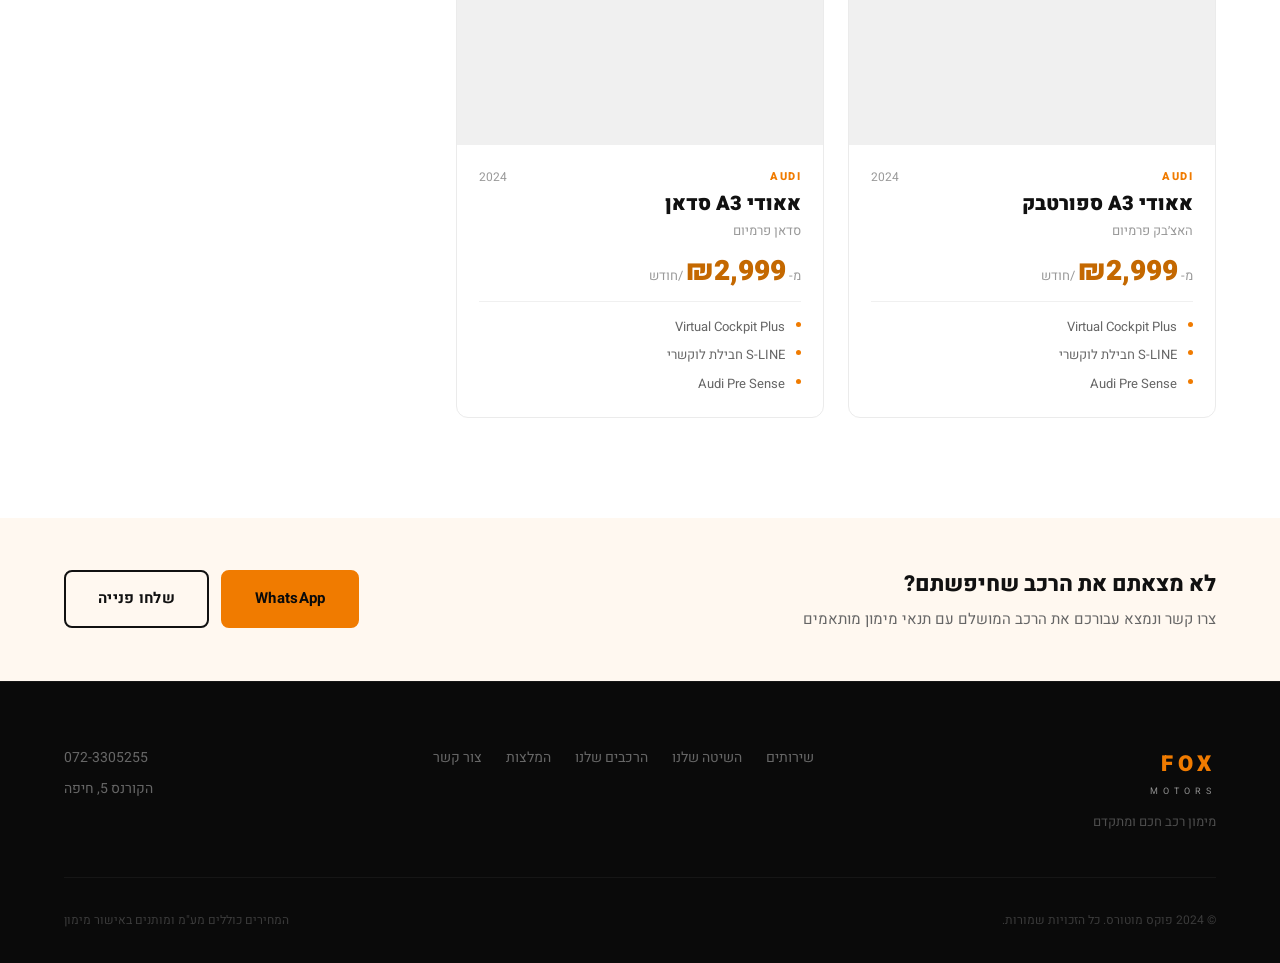
==== commit d68551a2: "Force accessibility button to bottom-right via CSS + JS observer - CSS: override top/bottom for all " ====
--- a/car.html
+++ b/car.html
@@ -13,7 +13,7 @@
     <link rel="stylesheet" href="css/style.css">
     <link rel="stylesheet" href="css/cars.css">
     <script>
-      window.interdeal = { sitekey: "foxmotors", Position: "right", domains: { js: "https://cdn.userway.org/" }, btnStyle: { vPosition: ["","4%"], scale: ["0.55","0.55"], color: { main: "#F07B00", second: "#FFFFFF" } } };
+      window.interdeal = { sitekey: "foxmotors", Position: "right", domains: { js: "https://cdn.userway.org/" }, btnStyle: { vPosition: ["","24px"], scale: ["0.55","0.55"], color: { main: "#F07B00", second: "#FFFFFF" } } };
       (function(n,s,c){var po=n.createElement(s);po.type="text/javascript";po.async=true;po.src=c+"widget.js";var sp=n.getElementsByTagName(s)[0];sp.parentNode.insertBefore(po,sp);}(document,"script","https://cdn.userway.org/"));
     </script>
 </head>
@@ -319,6 +319,29 @@
         }
     })();
     </script>
+    <script>
+    /* Force accessibility widget to bottom-right */
+    (function(){
+        function fix(){
+            var el=document.getElementById('interdeal-dynamic-accessibility-btn')||
+                   document.querySelector('[id*="interdeal-dynamic"]')||
+                   document.querySelector('[class*="userway-btn"]');
+            if(el){
+                el.style.setProperty('top','auto','important');
+                el.style.setProperty('bottom','24px','important');
+                el.style.setProperty('transform','none','important');
+                return true;
+            }
+            return false;
+        }
+        if(!fix()){
+            var ob=new MutationObserver(function(){if(fix())ob.disconnect();});
+            ob.observe(document.body||document.documentElement,{childList:true,subtree:true});
+        }
+    })();
+    </script>
 </body>
 </html>
 
+
+
--- a/css/style.css
+++ b/css/style.css
@@ -841,6 +841,18 @@
 .back-to-top svg { width: 18px; height: 18px; }
 
 
+/* ---- UserWay Accessibility Button — force bottom-right ---- */
+#interdeal-dynamic-accessibility-btn,
+.interdeal-accessibility-btn,
+[id^="interdeal"],
+.userway-btn,
+#userway-btn {
+    top: auto !important;
+    bottom: 24px !important;
+    transform: none !important;
+}
+
+
 /* ============================================
    ANIMATIONS
    ============================================ */
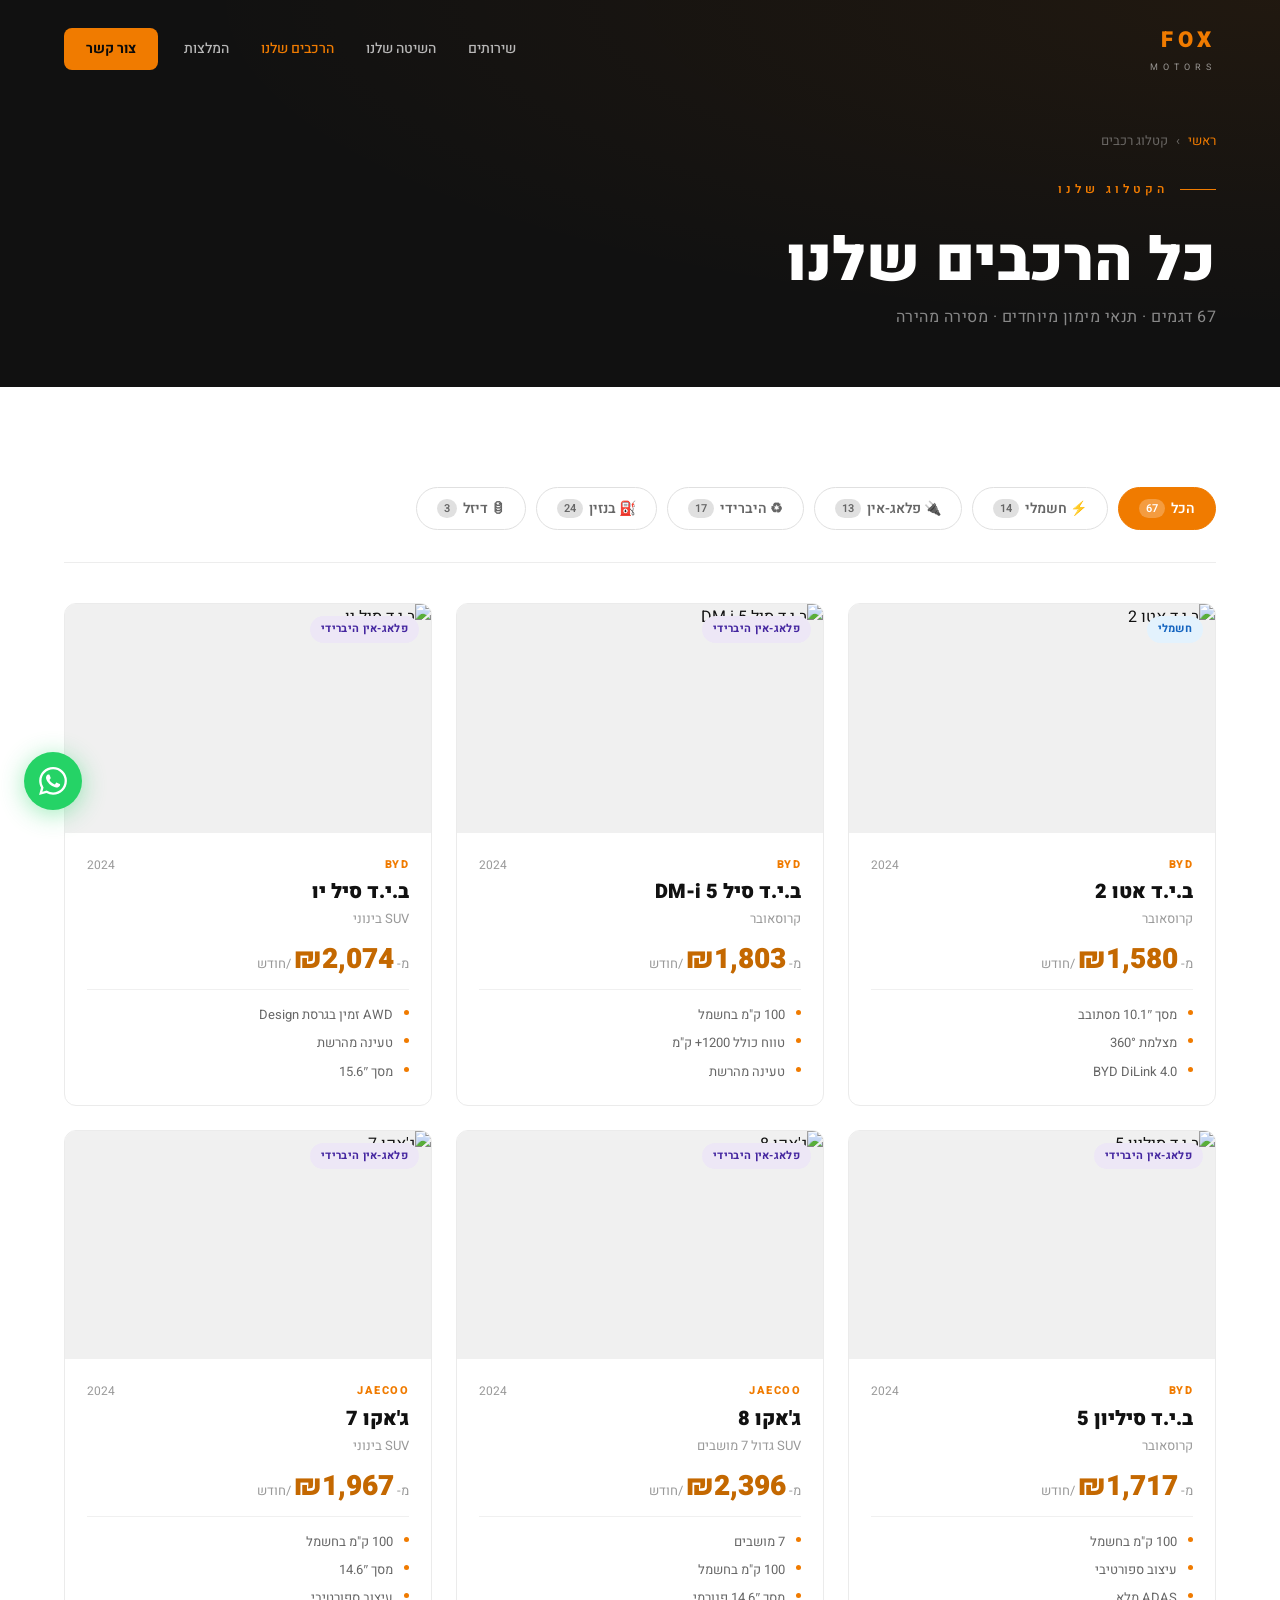
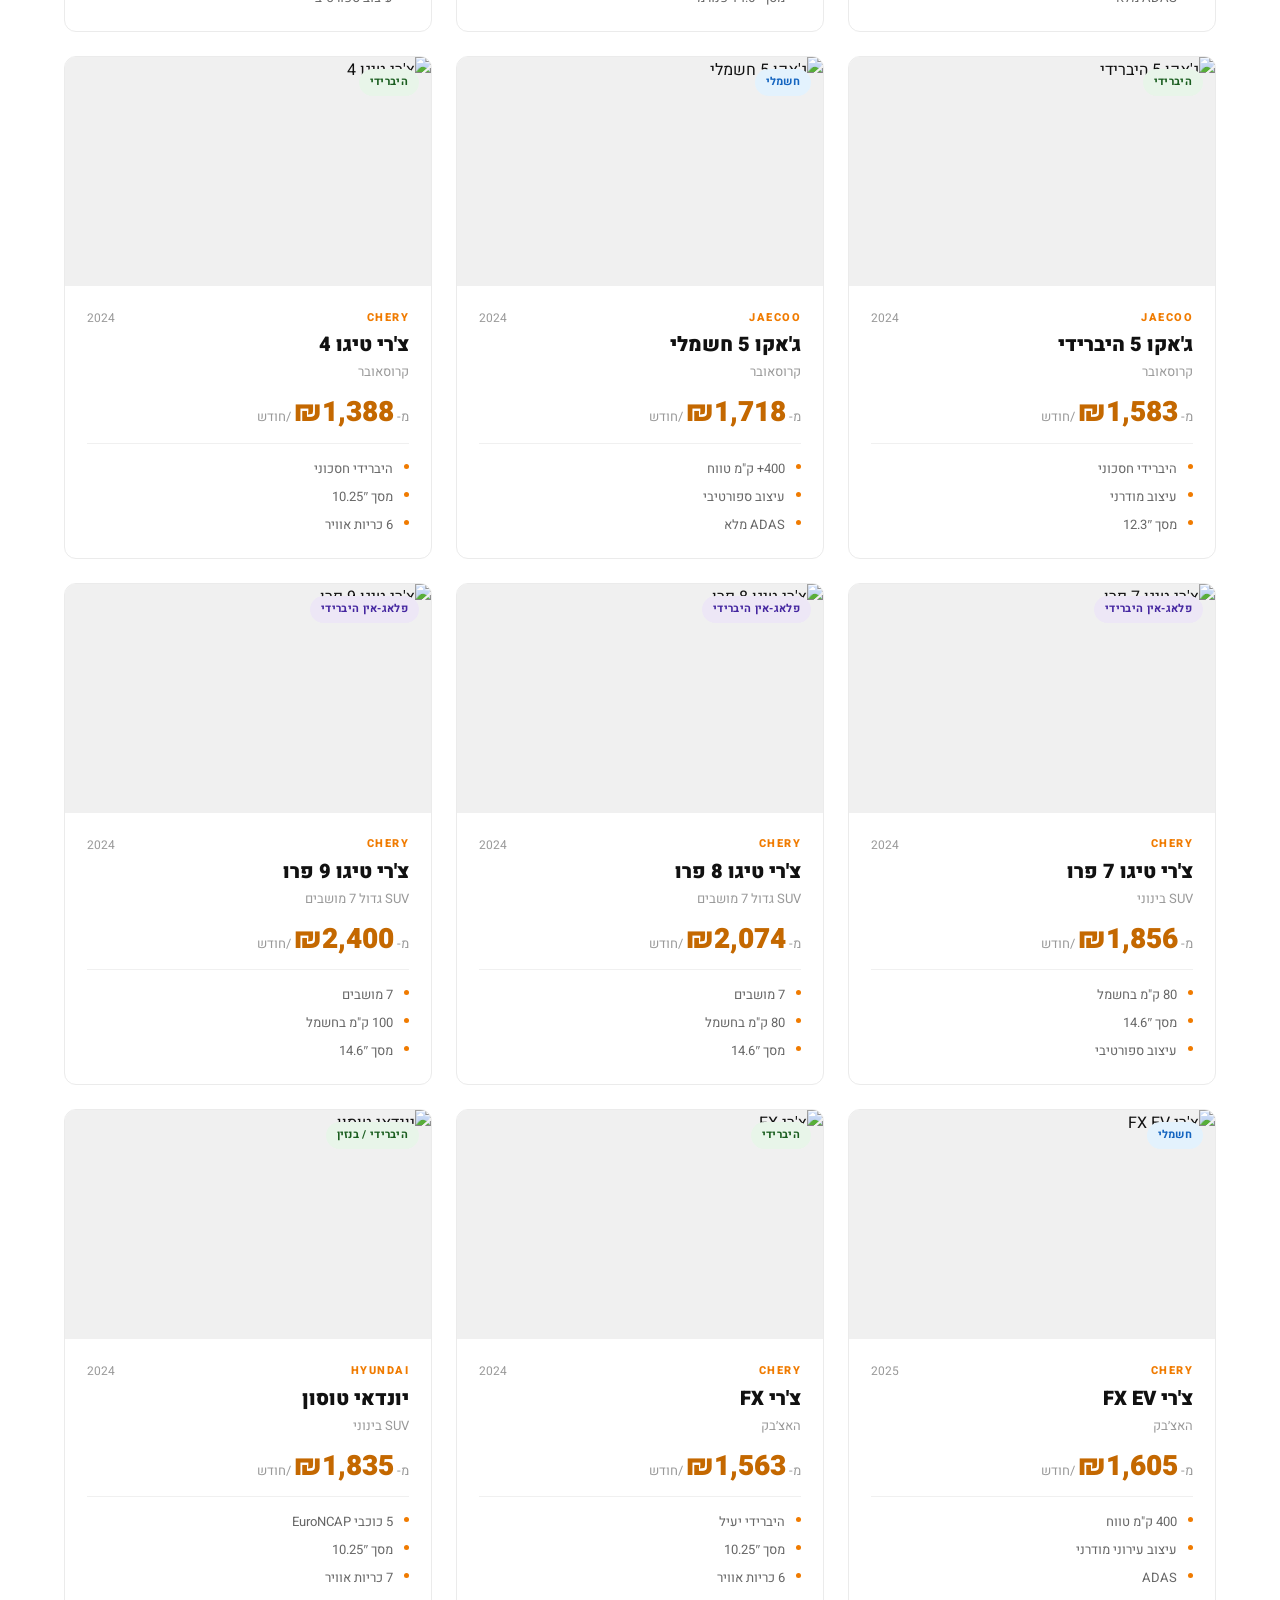
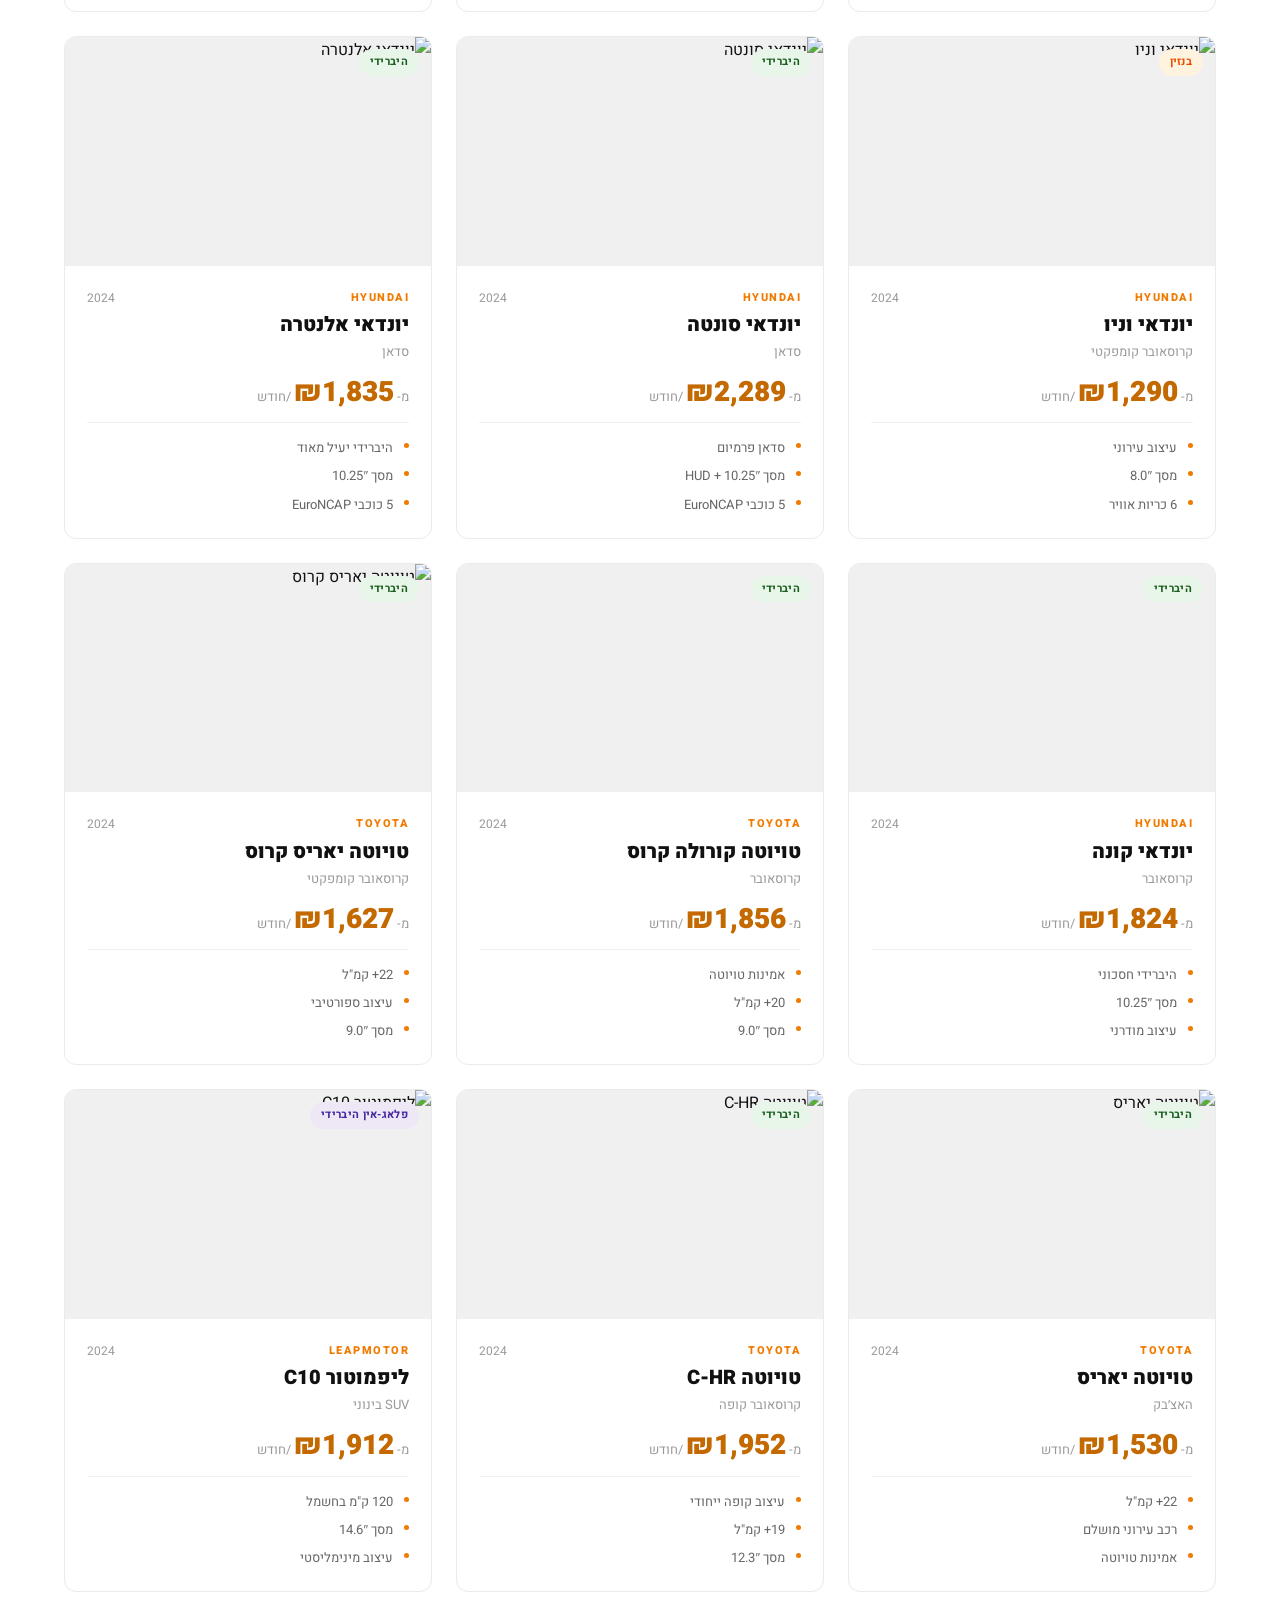
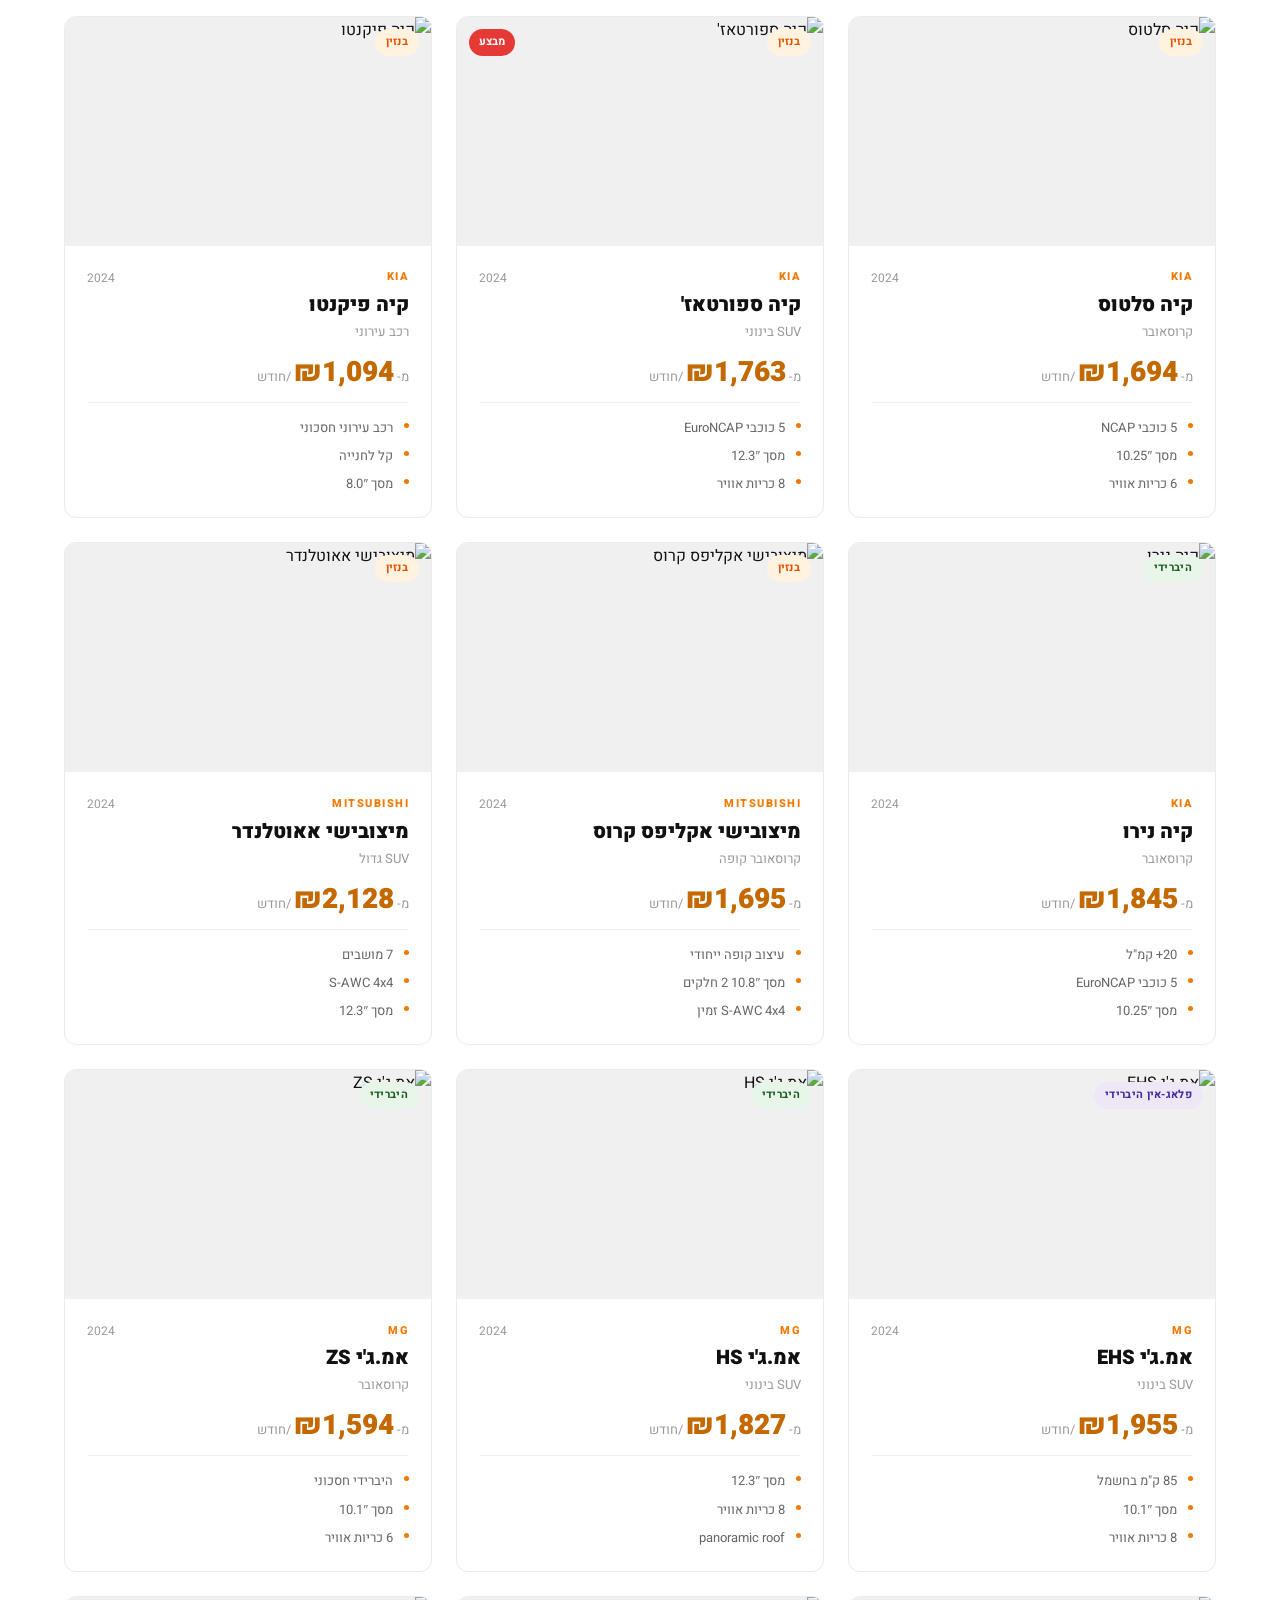
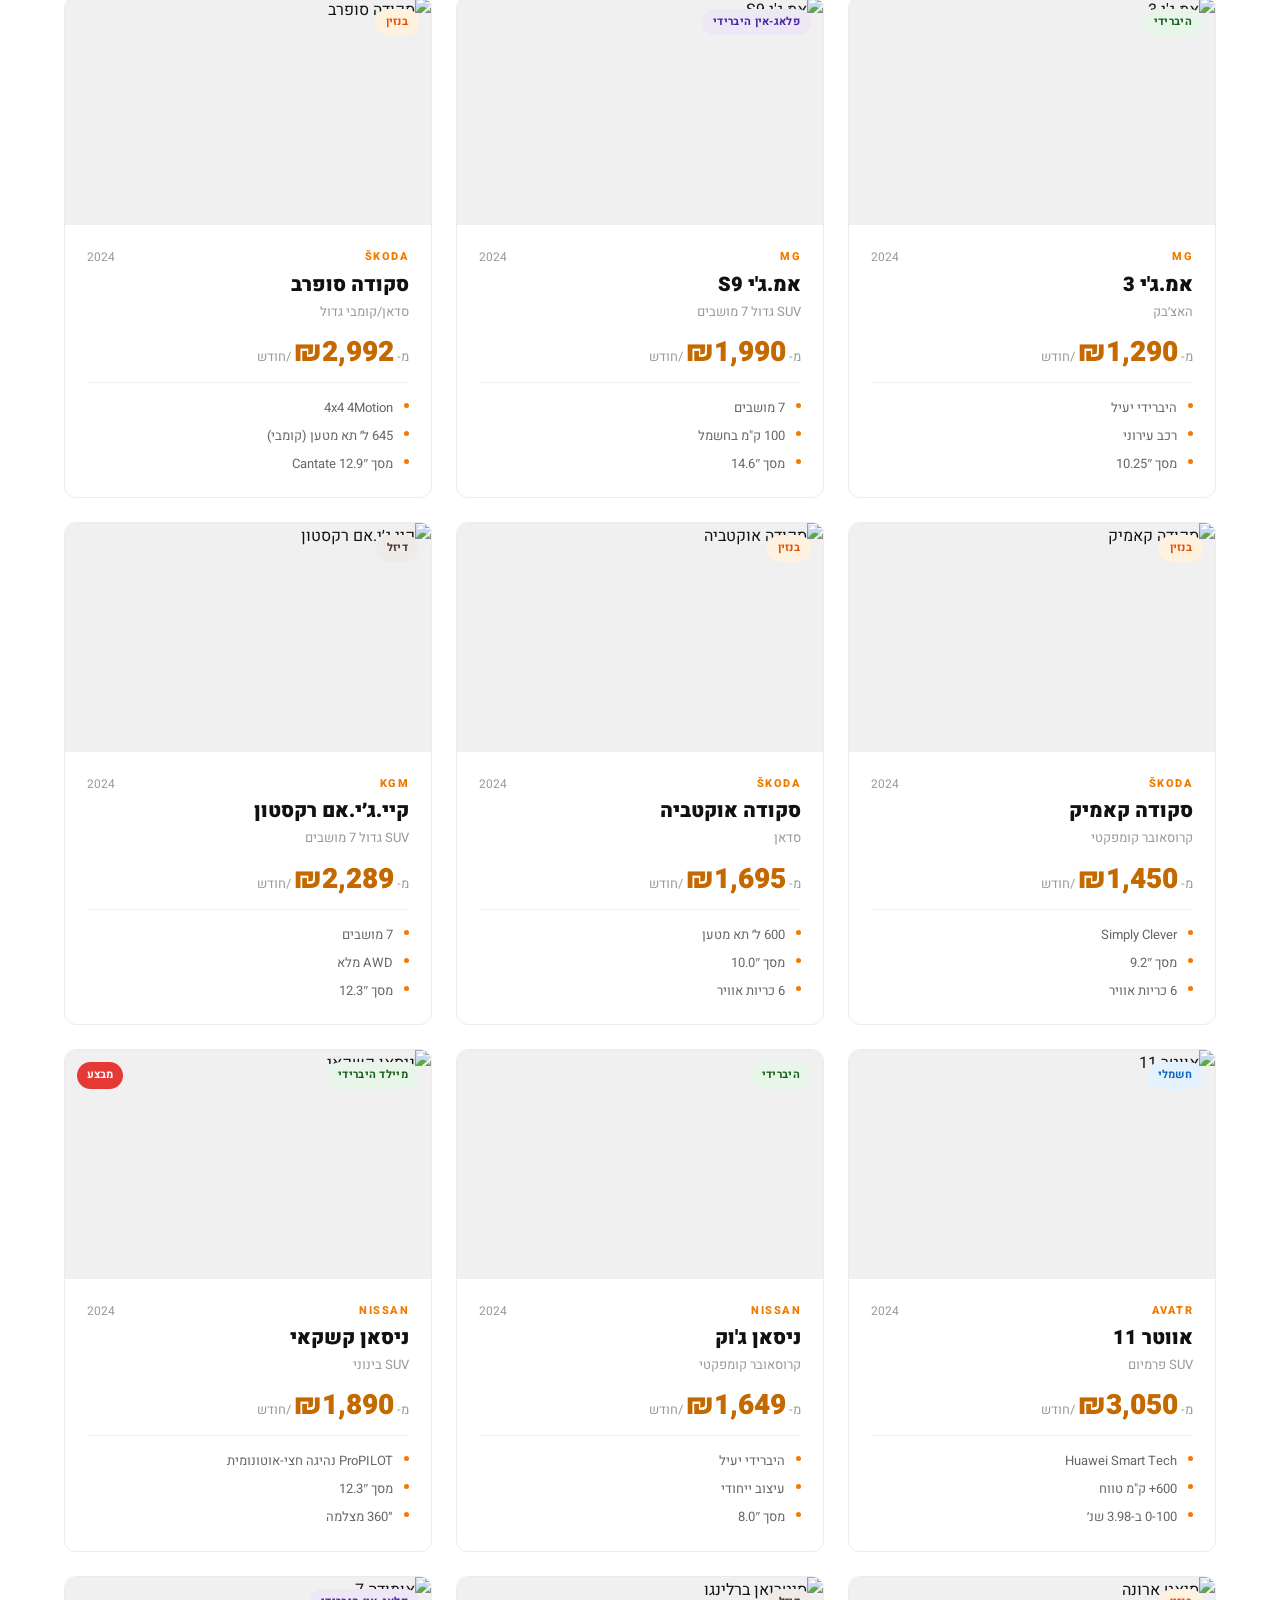
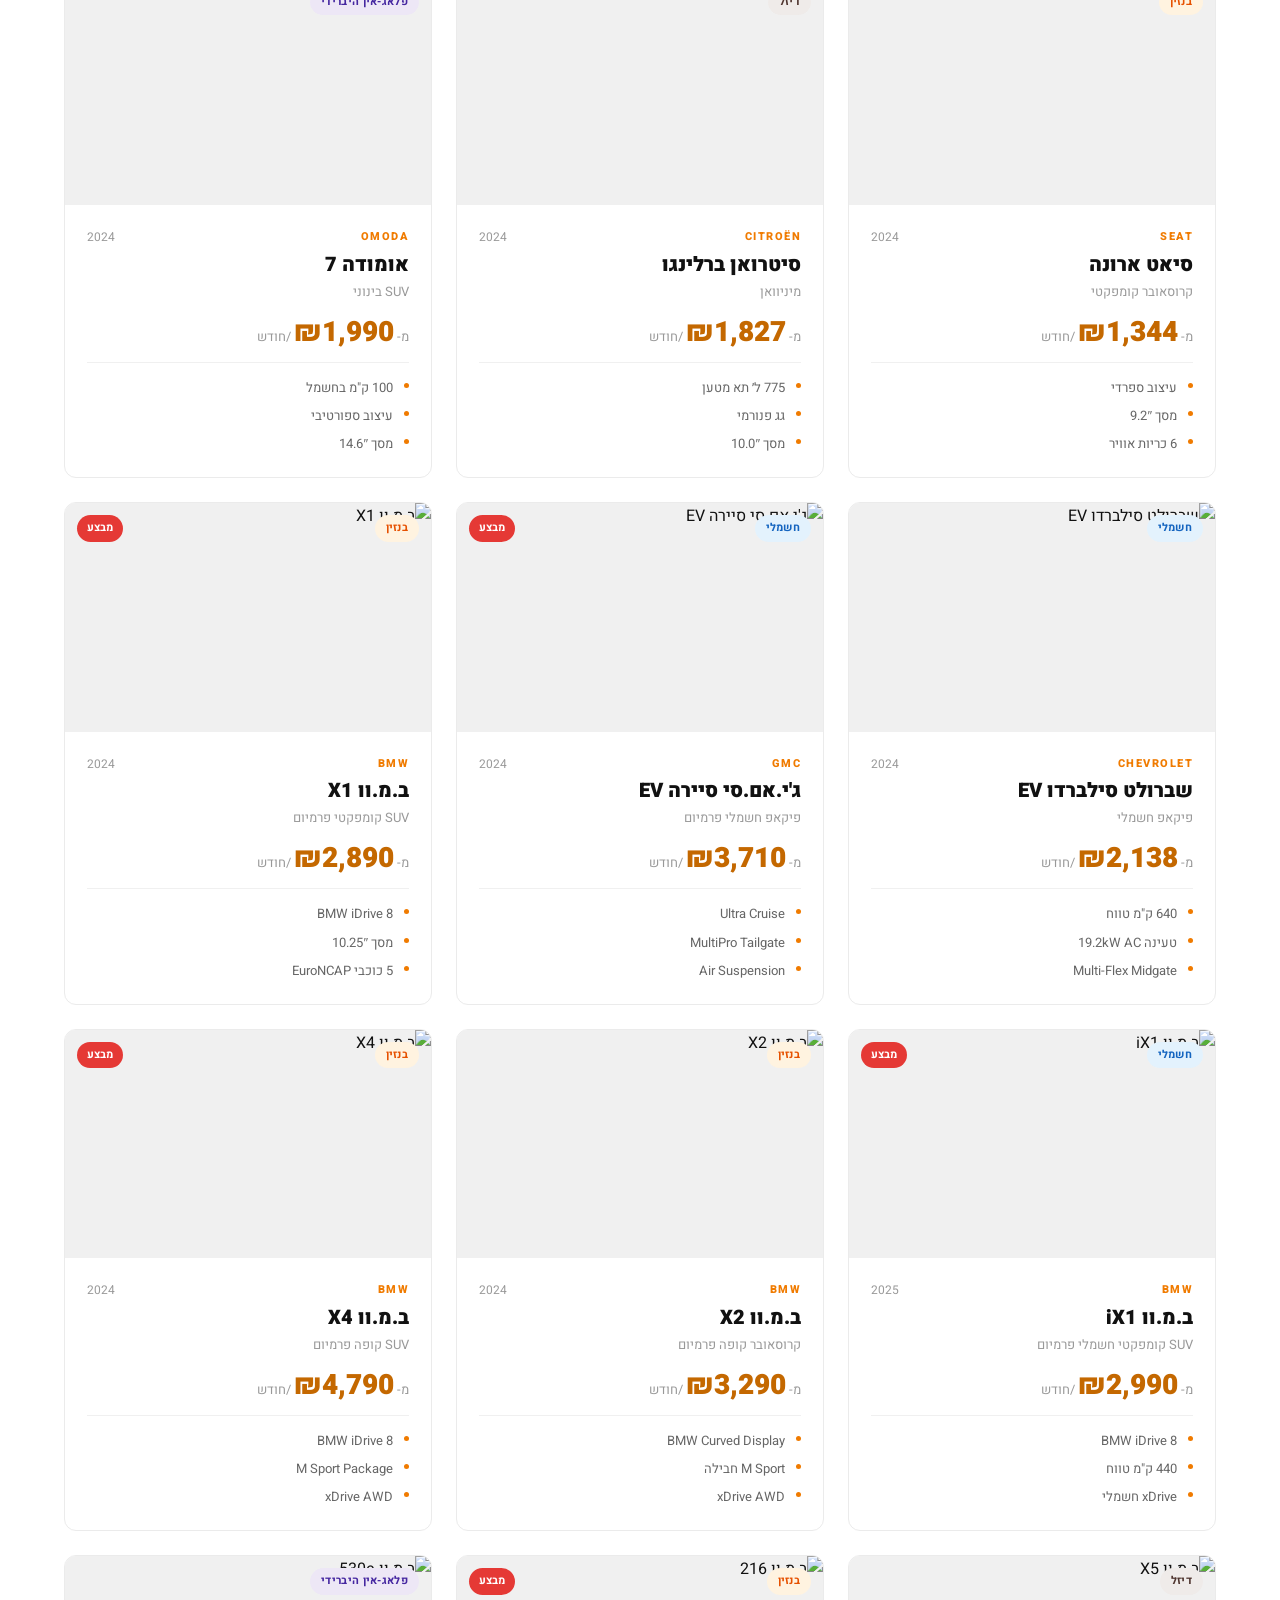
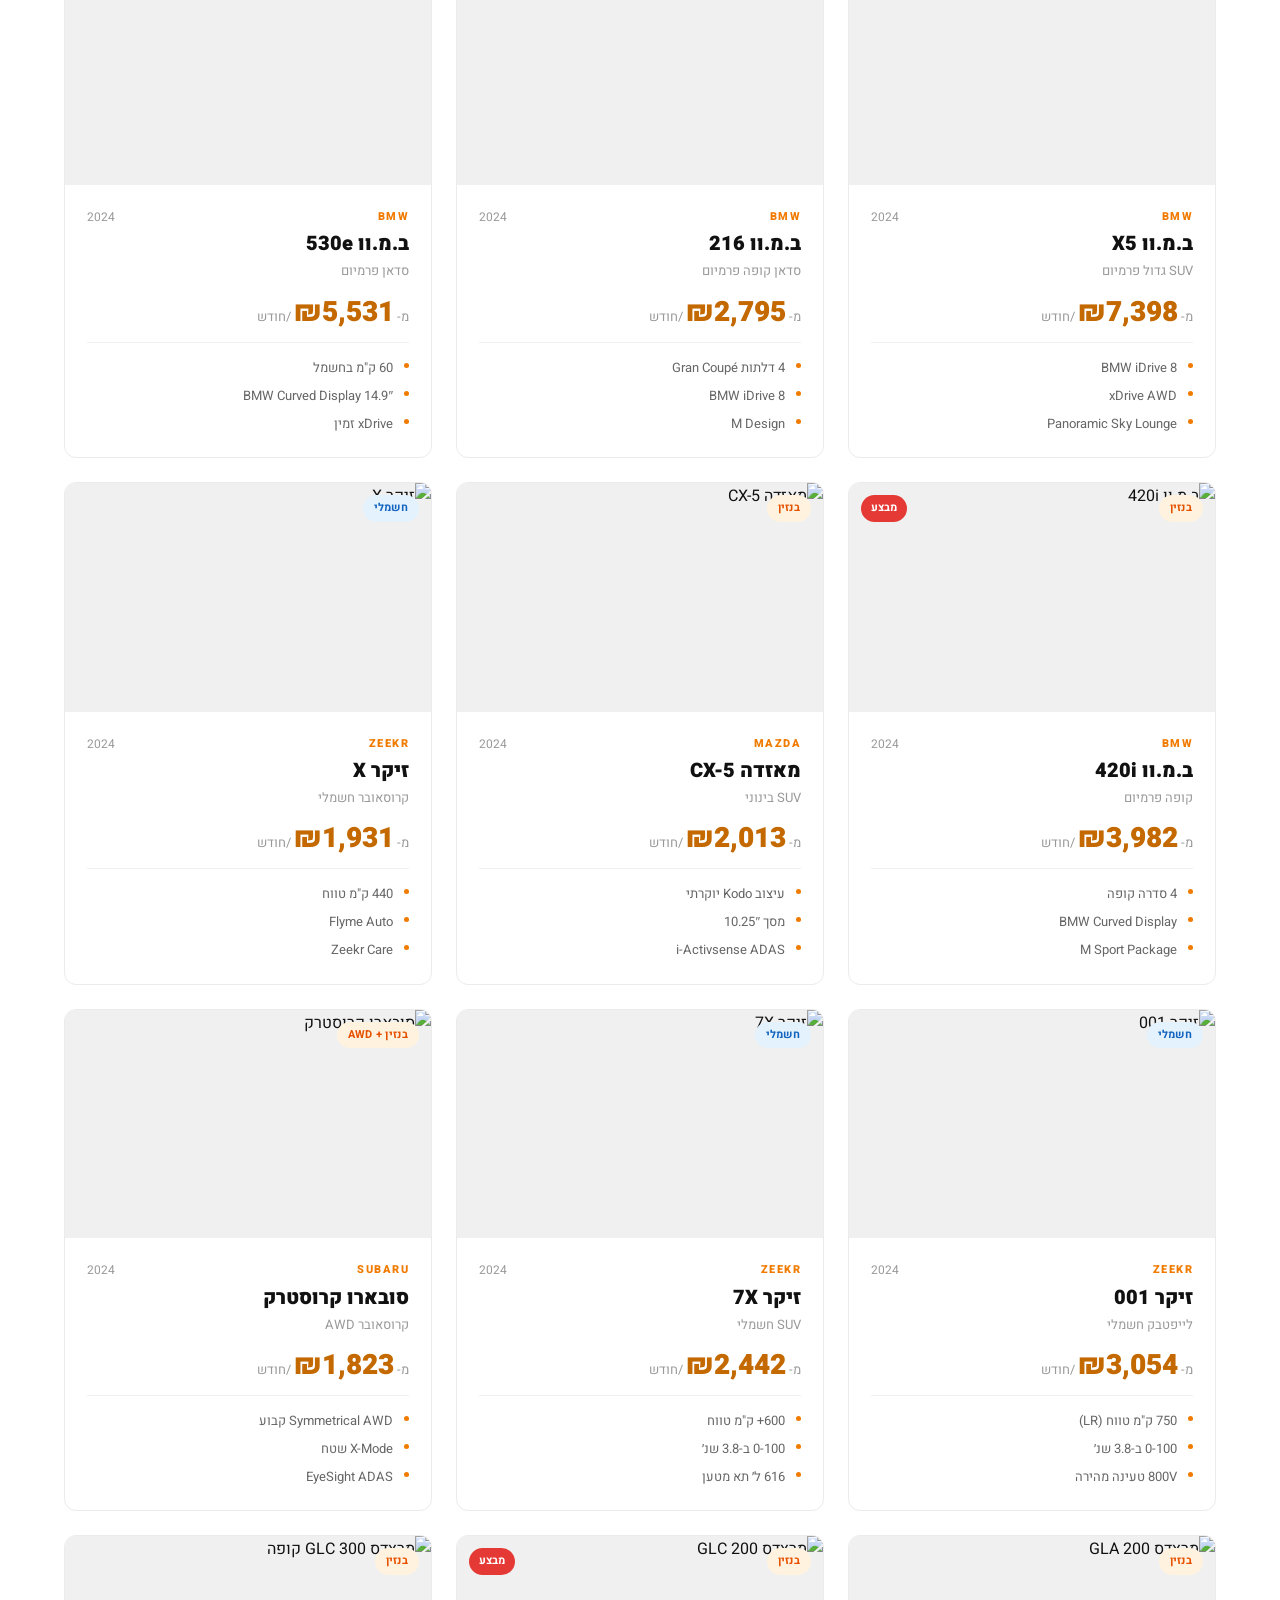
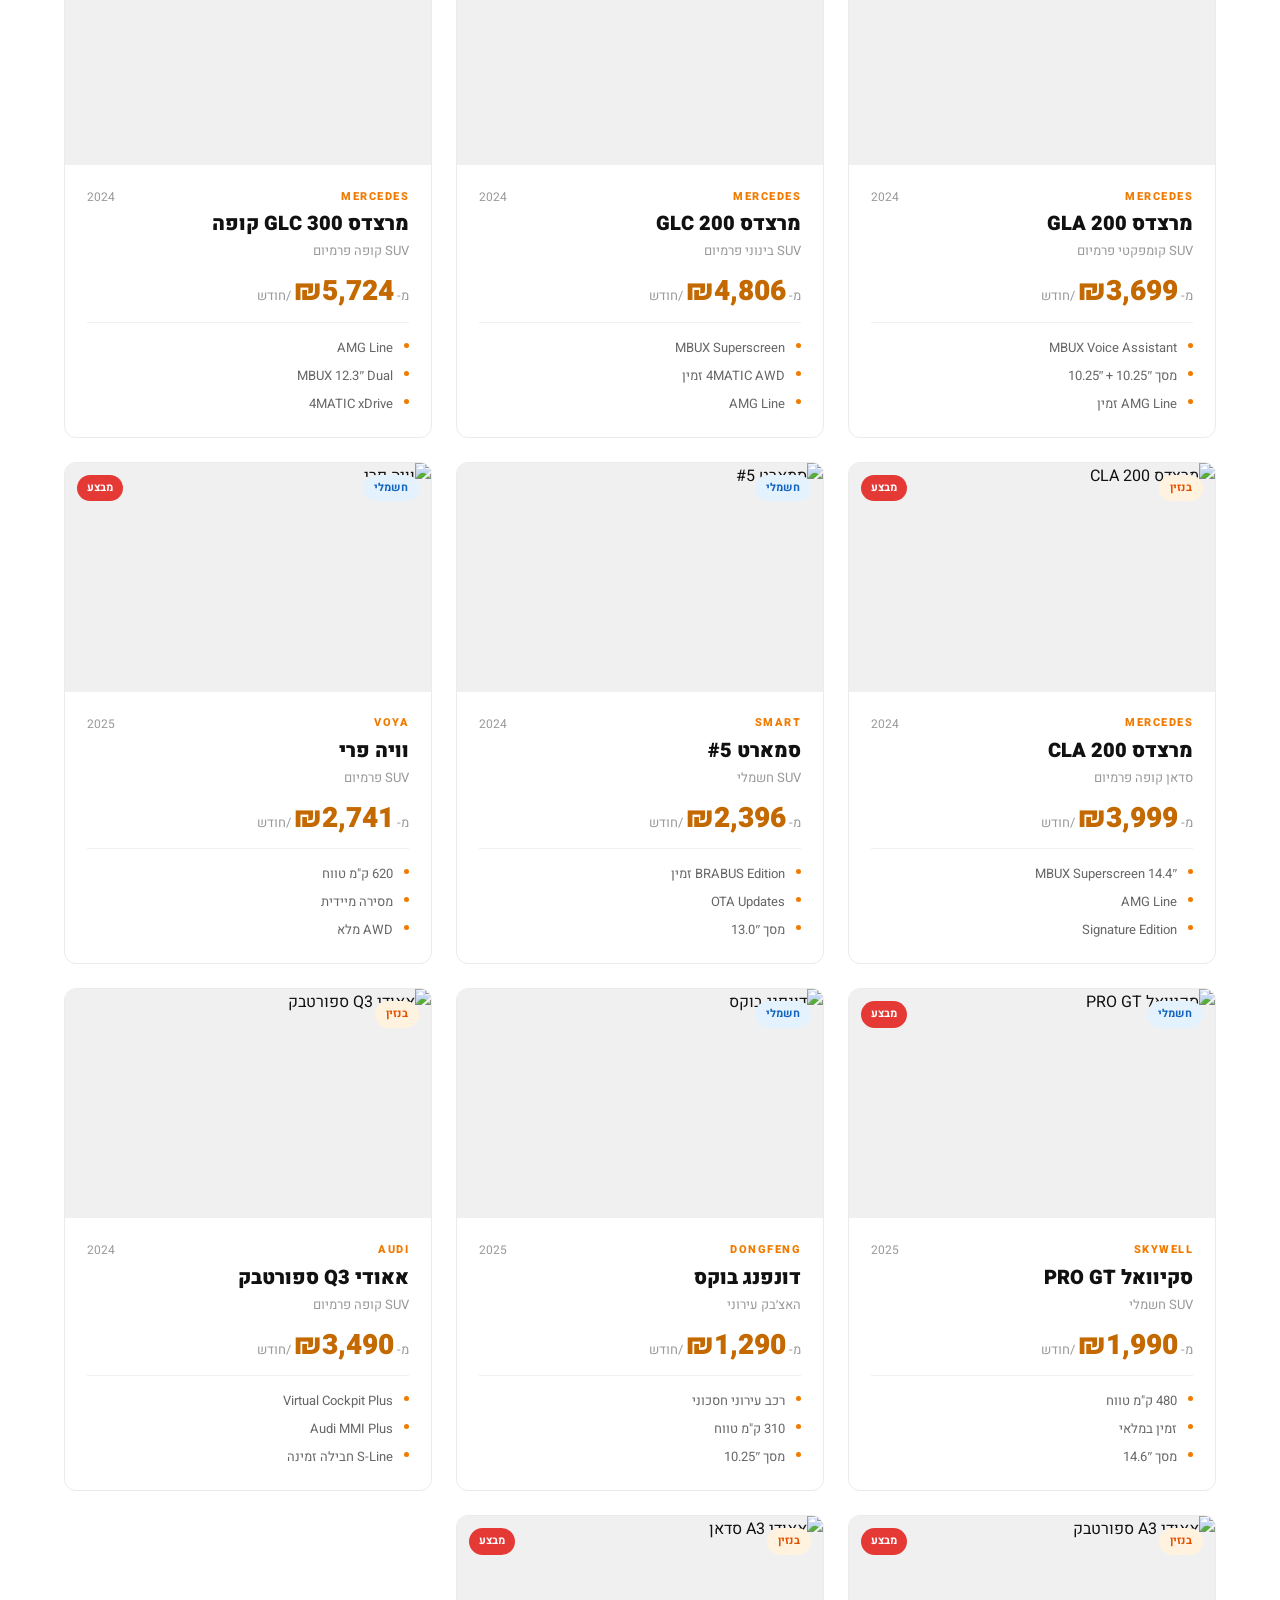
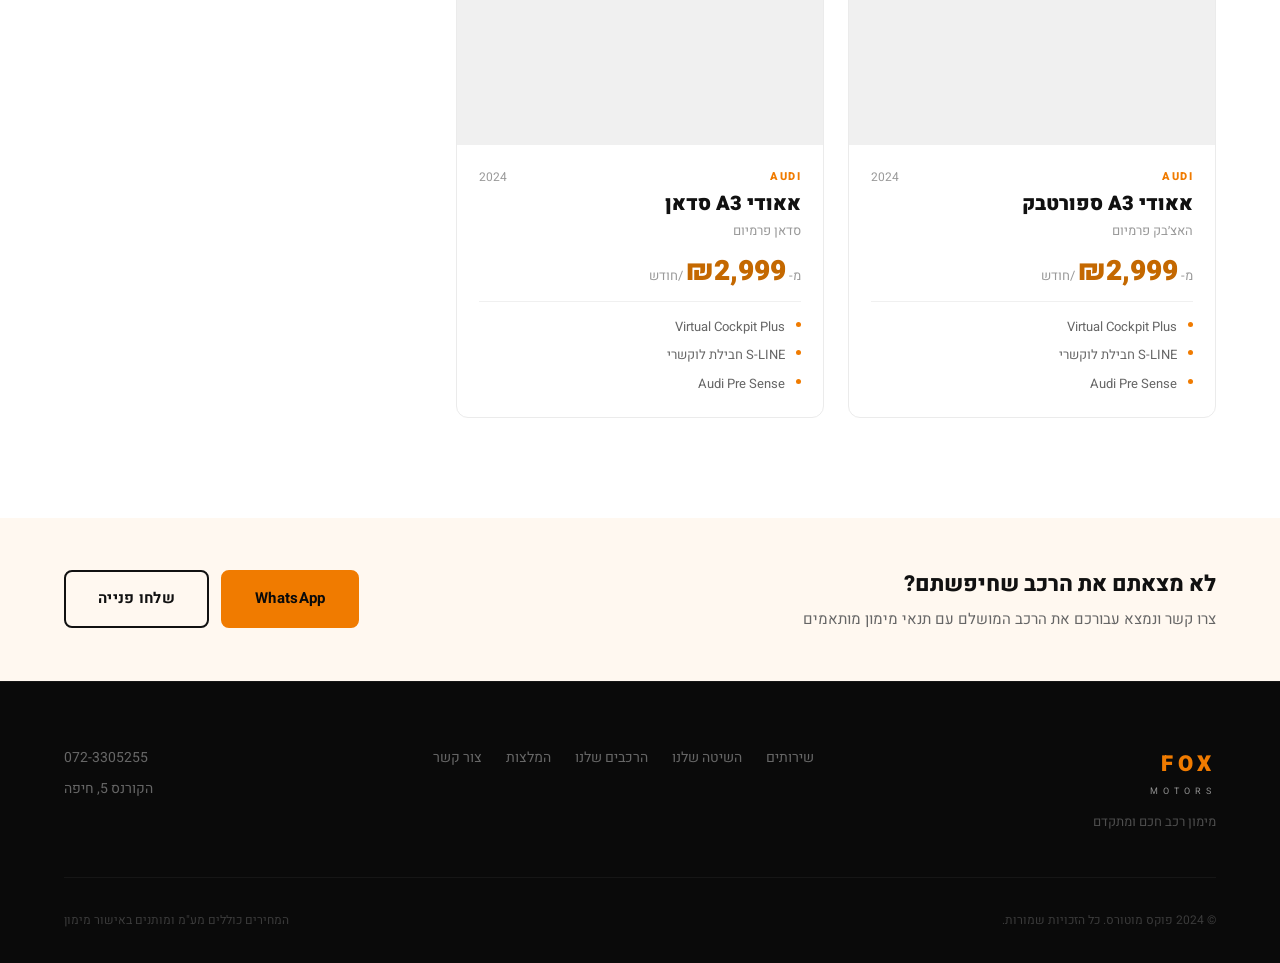
==== commit 9e52f59f: "Replace all car images with exact icar.co.il product photos - 59 cars now use precise, model-specifi" ====
--- a/car.html
+++ b/car.html
@@ -320,24 +320,31 @@
     })();
     </script>
     <script>
-    /* Force accessibility widget to bottom-right */
+    /* Force UserWay accessibility button to bottom-right — aggressive fix */
     (function(){
-        function fix(){
-            var el=document.getElementById('interdeal-dynamic-accessibility-btn')||
-                   document.querySelector('[id*="interdeal-dynamic"]')||
-                   document.querySelector('[class*="userway-btn"]');
-            if(el){
-                el.style.setProperty('top','auto','important');
-                el.style.setProperty('bottom','24px','important');
-                el.style.setProperty('transform','none','important');
-                return true;
-            }
-            return false;
+        var SEL=['[id*="interdeal"]','[id*="userway"]','[class*="userway"]','[class*="interdeal"]'];
+        function applyFix(){
+            SEL.forEach(function(s){
+                document.querySelectorAll(s).forEach(function(el){
+                    var pos=window.getComputedStyle(el).position;
+                    if(pos==='fixed'||pos==='absolute'){
+                        el.style.cssText=el.style.cssText
+                            .replace(/\btop\s*:[^;!]+!?\s*important\s*;?/gi,'')
+                            .replace(/\btop\s*:[^;]+;?/gi,'');
+                        el.style.setProperty('top','auto','important');
+                        el.style.setProperty('bottom','24px','important');
+                        el.style.setProperty('transform','none','important');
+                    }
+                });
+            });
         }
-        if(!fix()){
-            var ob=new MutationObserver(function(){if(fix())ob.disconnect();});
-            ob.observe(document.body||document.documentElement,{childList:true,subtree:true});
-        }
+        /* Run every 300ms for first 15s to catch UserWay resets */
+        var n=0,iv=setInterval(function(){applyFix();if(++n>50)clearInterval(iv);},300);
+        /* Also watch style/class attribute changes */
+        new MutationObserver(function(ms){
+            ms.forEach(function(m){if(m.type==='attributes')applyFix();});
+            applyFix();
+        }).observe(document.documentElement,{childList:true,subtree:true,attributes:true,attributeFilter:['style','class']});
     })();
     </script>
 </body>
@@ -345,3 +352,4 @@
 
 
 
+
--- a/css/style.css
+++ b/css/style.css
@@ -843,10 +843,13 @@
 
 /* ---- UserWay Accessibility Button — force bottom-right ---- */
 #interdeal-dynamic-accessibility-btn,
-.interdeal-accessibility-btn,
-[id^="interdeal"],
-.userway-btn,
-#userway-btn {
+[id*="interdeal"],
+[id*="userway"],
+[class*="userway"],
+[style*="position: fixed"][id*="interdeal"],
+[style*="position:fixed"][id*="interdeal"],
+[style*="position: fixed"][id*="userway"],
+[style*="position:fixed"][id*="userway"] {
     top: auto !important;
     bottom: 24px !important;
     transform: none !important;
@@ -906,3 +909,4 @@
 }
 
 
+
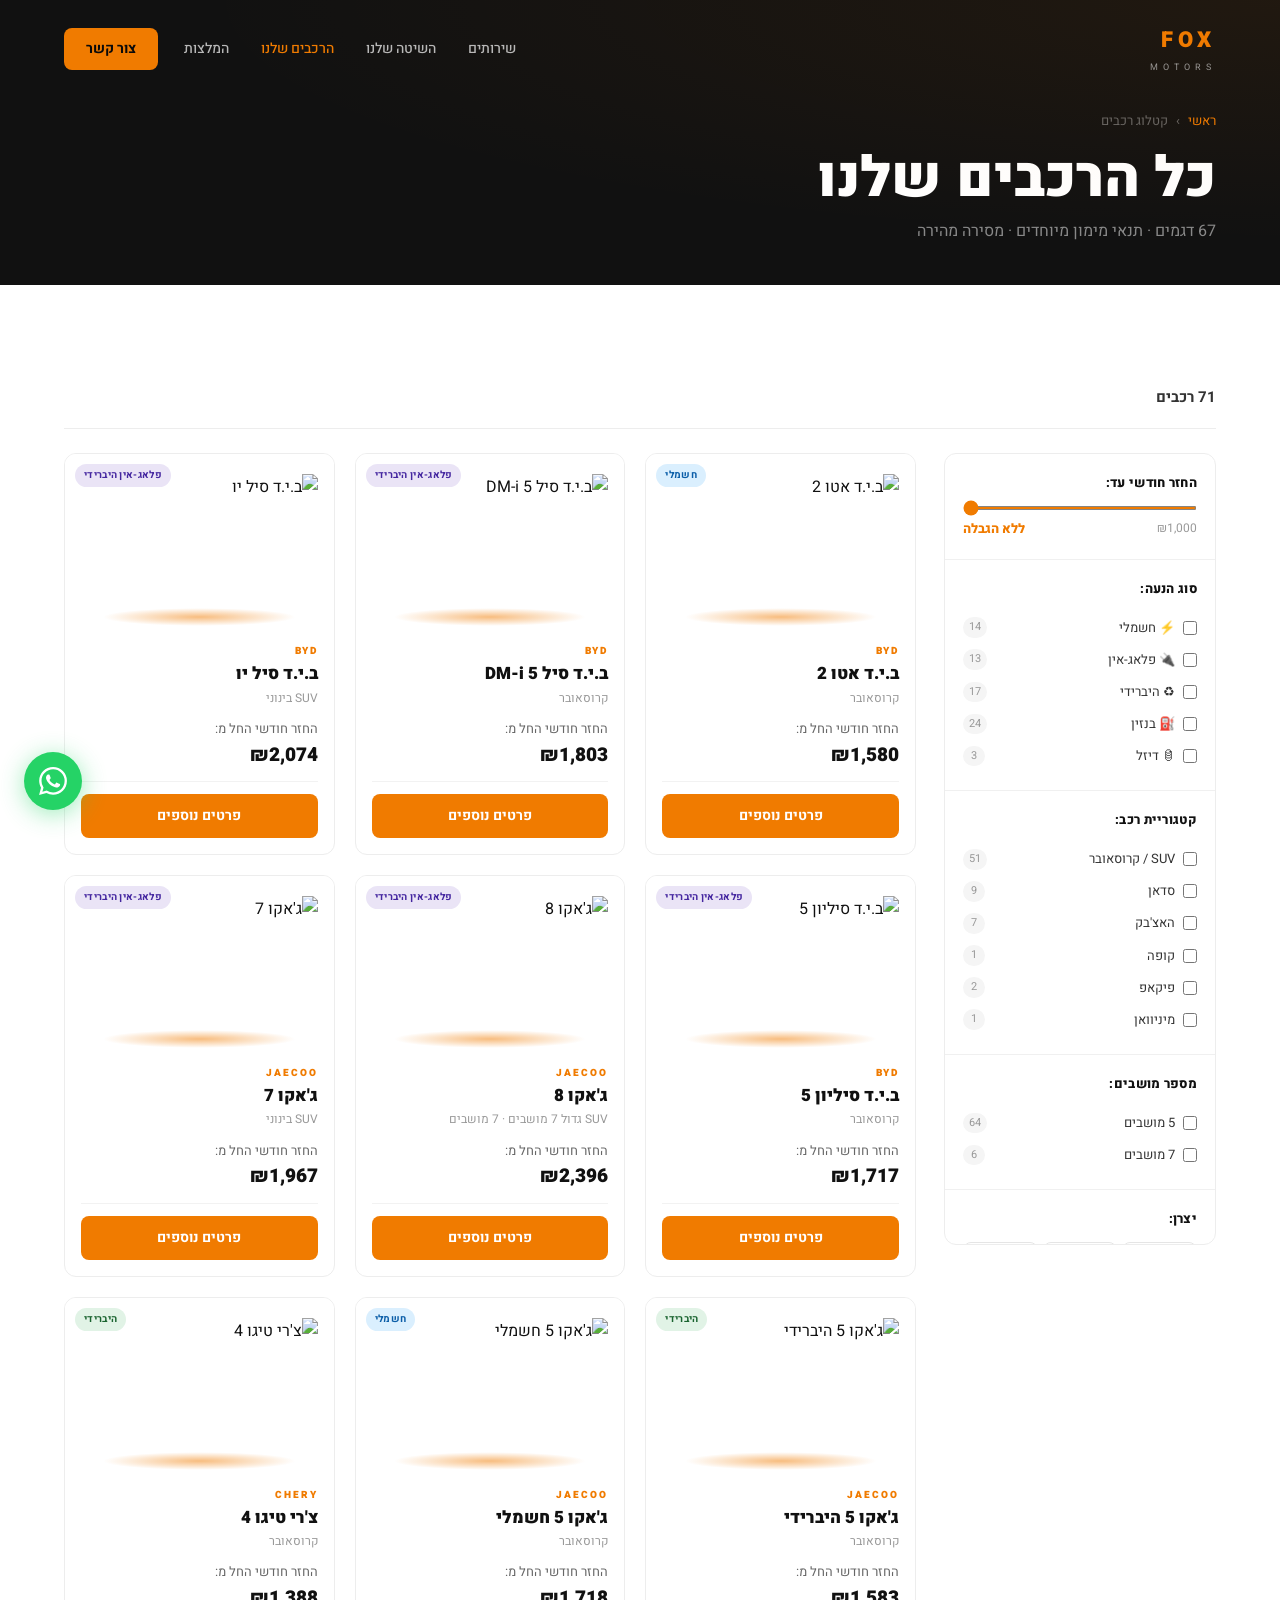
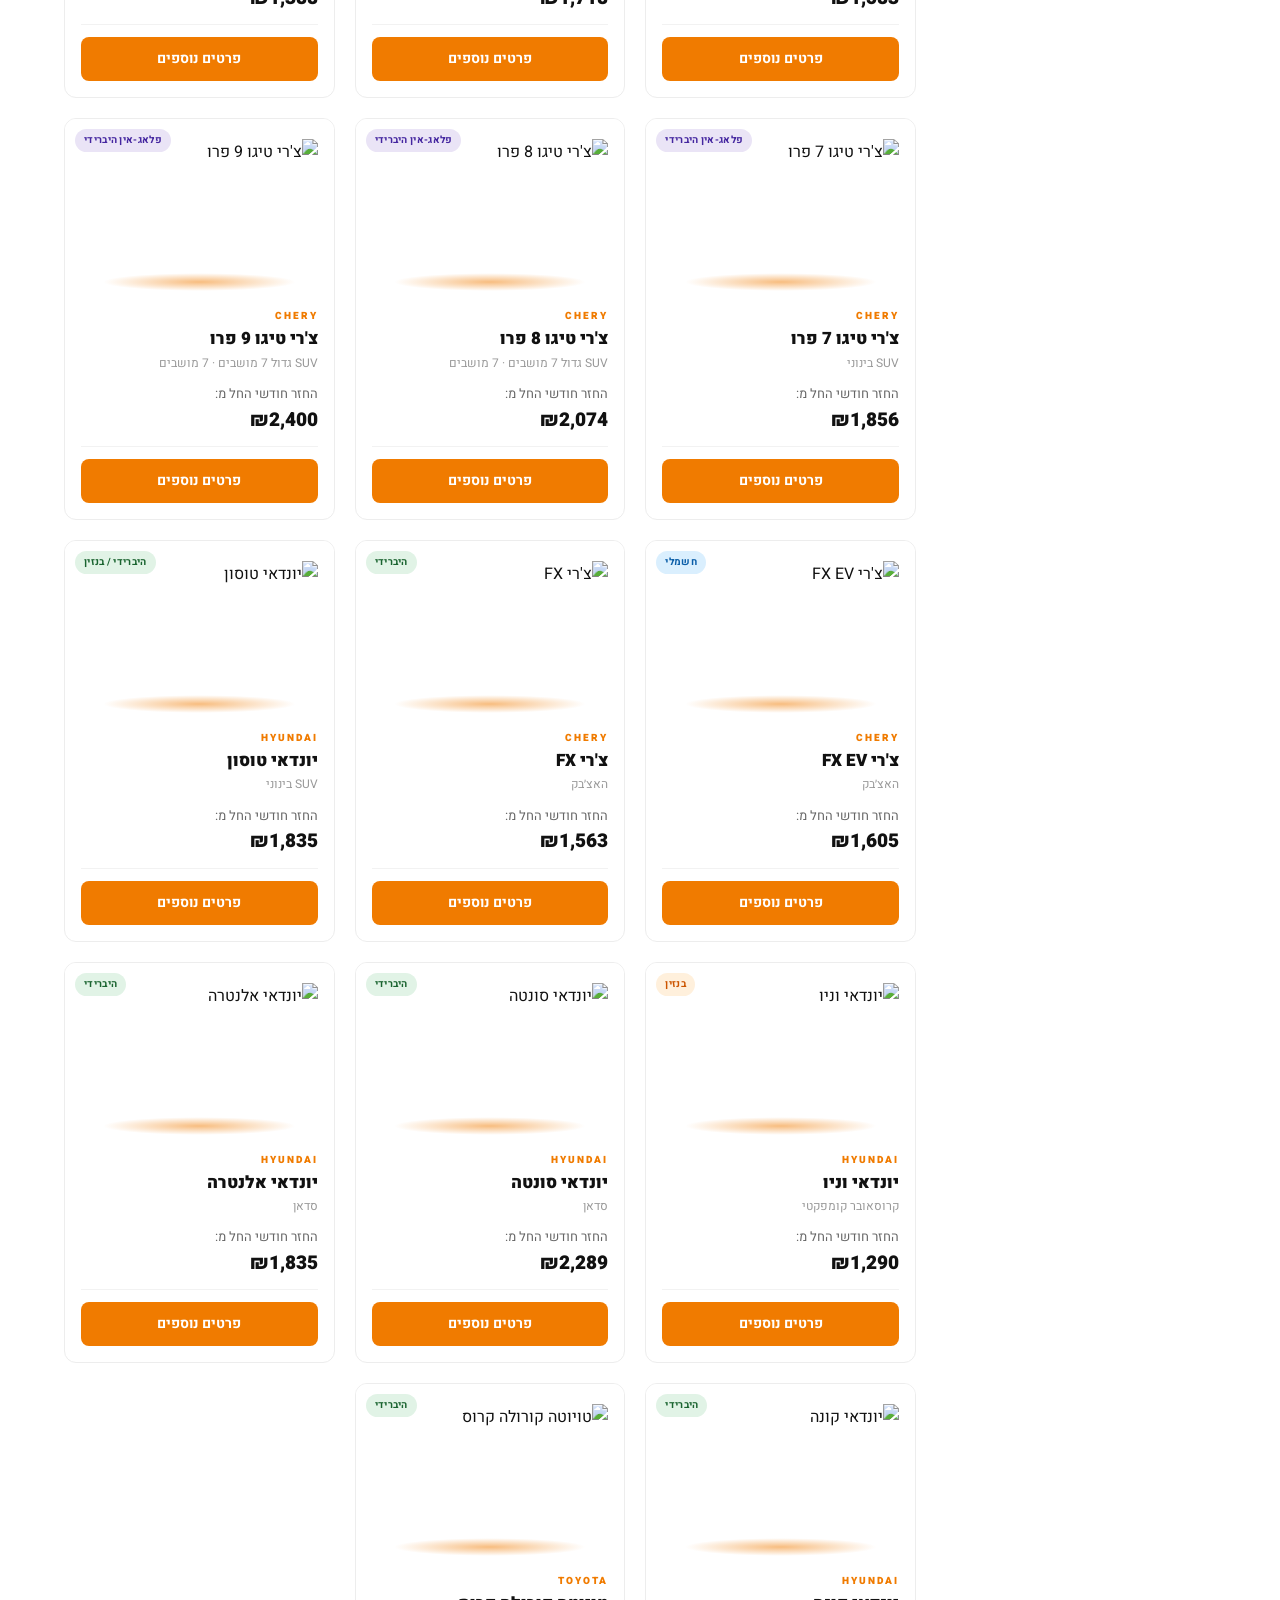
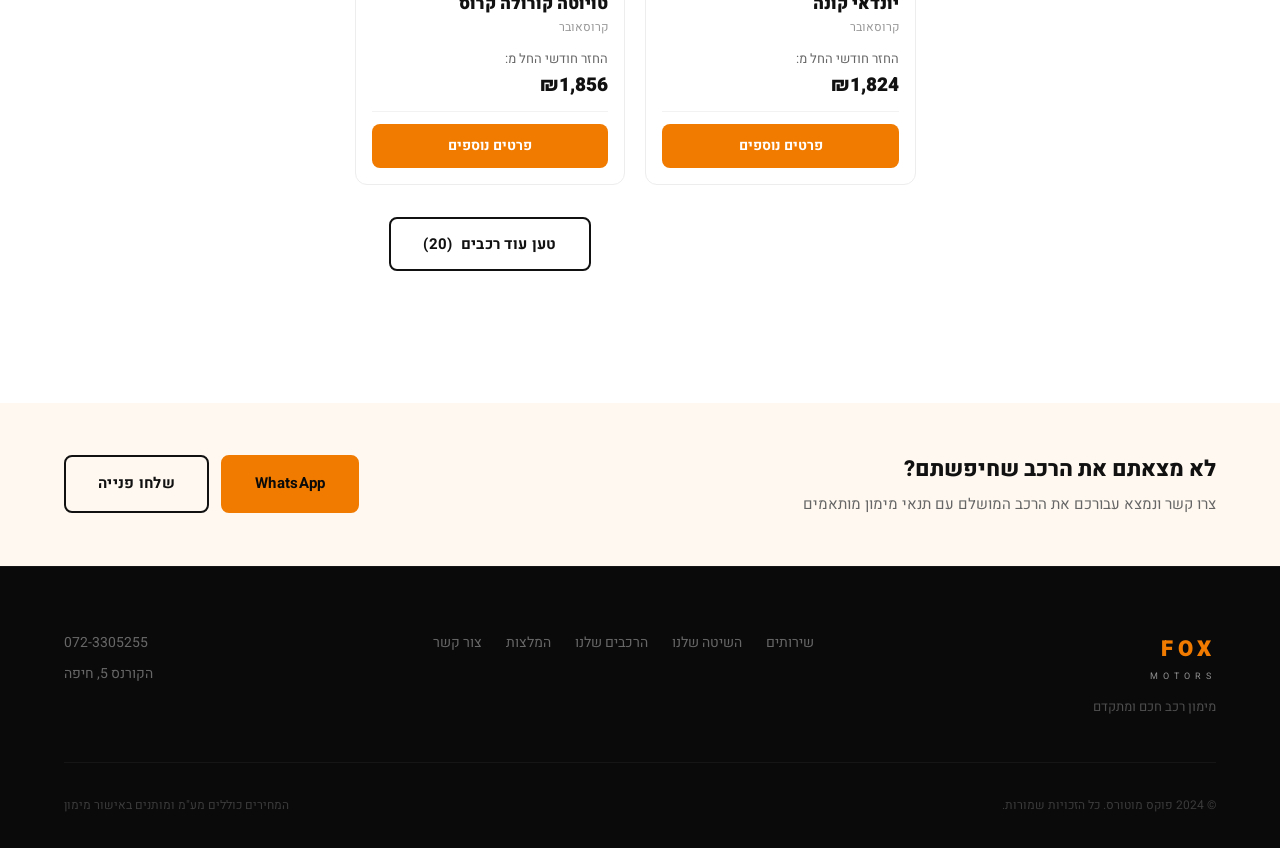
==== commit eb46b4ea: "Critical fix: remove CPU-killing MutationObserver, fix broken CSS The aggressive MutationObserver wa" ====
--- a/car.html
+++ b/car.html
@@ -353,3 +353,4 @@
 
 
 
+
--- a/css/style.css
+++ b/css/style.css
@@ -20,7 +20,7 @@
     --font: 'Heebo', -apple-system, sans-serif;
 
     --ease: cubic-bezier(0.25, 0.46, 0.45, 0.94);
-    --t: 0.3s;
+    --t: 0.25s;
     --t-slow: 0.6s;
 
     --r:    12px;
@@ -841,19 +841,7 @@
 .back-to-top svg { width: 18px; height: 18px; }
 
 
-/* ---- UserWay Accessibility Button — force bottom-right ---- */
-#interdeal-dynamic-accessibility-btn,
-[id*="interdeal"],
-[id*="userway"],
-[class*="userway"],
-[style*="position: fixed"][id*="interdeal"],
-[style*="position:fixed"][id*="interdeal"],
-[style*="position: fixed"][id*="userway"],
-[style*="position:fixed"][id*="userway"] {
-    top: auto !important;
-    bottom: 24px !important;
-    transform: none !important;
-}
+/* UserWay button position handled in HTML */
 
 
 /* ============================================
@@ -862,7 +850,7 @@
 .fade-up {
     opacity: 0;
     transform: translateY(36px);
-    transition: opacity 0.75s var(--ease), transform 0.75s var(--ease);
+    transition: opacity 0.5s ease, transform 0.5s ease;
 }
 .fade-up.visible { opacity: 1; transform: translateY(0); }
 
@@ -910,3 +898,5 @@
 
 
 
+
+
--- a/css/cars.css
+++ b/css/cars.css
@@ -1,14 +1,15 @@
-/* ============================================
+﻿/* ============================================
    FOX MOTORS — Cars Catalog & Detail CSS
    ============================================ */
 
-/* ---- Page Hero (dark header for subpages) ---- */
+/* ---- Page Hero ---- */
 .page-hero {
     background: var(--black-2);
-    padding: 130px 0 56px;
+    padding: 130px 0 52px;
     position: relative;
     overflow: hidden;
 }
+.page-hero--sm { padding: 110px 0 40px; }
 .page-hero::before {
     content: '';
     position: absolute;
@@ -22,173 +23,359 @@
     gap: 8px;
     color: rgba(255,255,255,0.35);
     font-size: 13px;
-    margin-bottom: 20px;
+    margin-bottom: 16px;
 }
 .breadcrumb a { color: var(--gold); transition: opacity 0.2s; }
 .breadcrumb a:hover { opacity: 0.75; }
 .page-hero__title {
-    font-size: clamp(34px, 5vw, 60px);
+    font-size: clamp(30px, 4.5vw, 56px);
     font-weight: 900;
     color: var(--white);
     line-height: 1.1;
-    margin-bottom: 10px;
+    margin-bottom: 8px;
 }
 .page-hero__subtitle {
     color: rgba(255,255,255,0.5);
     font-size: 16px;
-    letter-spacing: 0.5px;
-}
-
-/* ---- Filter Bar ---- */
-.catalog__filters {
-    display: flex;
-    gap: 10px;
-    flex-wrap: wrap;
-    margin-bottom: 40px;
-    padding-bottom: 32px;
+}
+
+
+/* ============================================
+   CATALOG LAYOUT (sidebar + main)
+   ============================================ */
+.catalog-topbar {
+    display: flex;
+    align-items: center;
+    justify-content: space-between;
+    margin-bottom: 24px;
+    padding-bottom: 18px;
     border-bottom: 1px solid #EDEDED;
 }
-.filter-btn {
-    display: inline-flex;
-    align-items: center;
-    gap: 6px;
-    padding: 10px 20px;
-    border: 1.5px solid #E0E0E0;
-    border-radius: 100px;
-    background: var(--white);
-    color: var(--gray);
-    font-family: var(--font);
-    font-size: 14px;
-    font-weight: 600;
-    cursor: pointer;
-    transition: all 0.2s var(--ease);
-    white-space: nowrap;
-}
-.filter-btn:hover { border-color: var(--gold); color: var(--gold); }
-.filter-btn--active {
-    background: var(--gold);
-    border-color: var(--gold);
-    color: var(--white);
-}
-.filter-count {
-    font-size: 11px;
-    background: rgba(0,0,0,0.12);
-    border-radius: 100px;
-    padding: 1px 7px;
-}
-.filter-btn--active .filter-count { background: rgba(255,255,255,0.25); }
-
-/* ---- Catalog Grid ---- */
+.catalog-topbar span {
+    font-size: 15px;
+    font-weight: 700;
+    color: var(--gray-dark);
+}
+
+.catalog-layout {
+    display: flex;
+    gap: 28px;
+    align-items: flex-start;
+}
+
+.catalog-main { flex: 1; min-width: 0; }
+
 .catalog__grid {
     display: grid;
-    grid-template-columns: repeat(auto-fill, minmax(295px, 1fr));
-    gap: 24px;
-}
+    grid-template-columns: repeat(auto-fill, minmax(240px, 1fr));
+    gap: 20px;
+}
+
 .catalog__empty {
     text-align: center;
     padding: 80px 0;
     color: var(--gray);
-    font-size: 18px;
-}
-
-/* ---- Car Card (cc) ---- */
+    font-size: 16px;
+}
+
+/* ---- Sidebar ---- */
+.catalog-sidebar {
+    width: 272px;
+    flex-shrink: 0;
+    position: sticky;
+    top: 88px;
+    background: var(--white);
+    border: 1.5px solid #EDEDED;
+    border-radius: var(--r);
+    overflow: hidden;
+    max-height: calc(100vh - 108px);
+}
+
+.sidebar-inner {
+    overflow-y: auto;
+    height: 100%;
+    max-height: calc(100vh - 108px);
+}
+.sidebar-inner::-webkit-scrollbar { width: 3px; }
+.sidebar-inner::-webkit-scrollbar-thumb { background: #DDD; border-radius: 2px; }
+
+.filter-block {
+    padding: 18px 18px;
+    border-bottom: 1px solid #F0F0F0;
+}
+.filter-block:last-of-type { border-bottom: none; }
+
+.filter-title {
+    font-size: 13px;
+    font-weight: 800;
+    color: var(--black-2);
+    margin-bottom: 12px;
+    letter-spacing: 0.3px;
+}
+
+/* Price slider */
+.price-slider {
+    width: 100%;
+    accent-color: var(--gold);
+    cursor: pointer;
+    height: 4px;
+    margin-bottom: 8px;
+    display: block;
+}
+.price-display {
+    display: flex;
+    justify-content: space-between;
+    font-size: 12px;
+    color: var(--gray-light);
+}
+.price-current {
+    font-weight: 800;
+    color: var(--gold);
+    font-size: 13px;
+}
+
+/* Checkbox filters */
+.filter-check {
+    display: flex;
+    align-items: center;
+    gap: 8px;
+    padding: 5px 0;
+    cursor: pointer;
+    font-size: 13px;
+    color: var(--gray-dark);
+    user-select: none;
+    transition: color 0.15s;
+}
+.filter-check:hover { color: var(--gold); }
+.filter-check input[type="checkbox"] {
+    width: 14px;
+    height: 14px;
+    accent-color: var(--gold);
+    cursor: pointer;
+    flex-shrink: 0;
+}
+.filter-cnt {
+    font-size: 11px;
+    color: var(--gray-light);
+    margin-right: auto;
+    background: #F5F5F5;
+    border-radius: 100px;
+    padding: 1px 6px;
+    min-width: 22px;
+    text-align: center;
+}
+
+/* Brand grid */
+.brand-grid {
+    display: grid;
+    grid-template-columns: repeat(3, 1fr);
+    gap: 5px;
+}
+.brand-btn {
+    padding: 7px 3px;
+    border: 1.5px solid #E5E5E5;
+    border-radius: var(--r-sm);
+    font-size: 10px;
+    font-weight: 700;
+    color: var(--gray);
+    cursor: pointer;
+    text-align: center;
+    background: var(--white);
+    transition: all 0.18s;
+    font-family: var(--font);
+    white-space: nowrap;
+    overflow: hidden;
+    text-overflow: ellipsis;
+    letter-spacing: 0.2px;
+}
+.brand-btn:hover { border-color: var(--gold); color: var(--gold); }
+.brand-btn.active {
+    border-color: var(--gold);
+    background: var(--gold);
+    color: var(--white);
+}
+
+/* Clear filters */
+.clear-btn {
+    display: block;
+    width: calc(100% - 36px);
+    margin: 14px 18px;
+    padding: 10px;
+    background: none;
+    border: 1.5px solid #DDD;
+    border-radius: var(--r-sm);
+    font-size: 13px;
+    font-weight: 700;
+    color: var(--gray);
+    cursor: pointer;
+    font-family: var(--font);
+    transition: all 0.2s;
+    text-align: center;
+}
+.clear-btn:hover { border-color: var(--gold); color: var(--gold); }
+
+/* Mobile filter button */
+.mobile-filter-btn {
+    display: none;
+    align-items: center;
+    gap: 8px;
+    padding: 10px 20px;
+    background: var(--gold);
+    color: var(--white);
+    border: none;
+    border-radius: var(--r-sm);
+    font-size: 14px;
+    font-weight: 700;
+    cursor: pointer;
+    font-family: var(--font);
+}
+
+/* Sidebar overlay (mobile) */
+.sidebar-overlay {
+    display: none;
+    position: fixed;
+    inset: 0;
+    background: rgba(0,0,0,0.5);
+    z-index: 850;
+}
+.sidebar-overlay.active { display: block; }
+
+
+/* ============================================
+   CAR CARD (.cc) — icar.co.il style
+   ============================================ */
 .cc {
     display: block;
     background: var(--white);
-    border: 1.5px solid #EBEBEB;
+    border: 1.5px solid #EDEDED;
     border-radius: var(--r);
     overflow: hidden;
-    transition: all 0.35s var(--ease);
+    transition: transform 0.25s ease, box-shadow 0.25s ease, border-color 0.25s ease;
     color: inherit;
     text-decoration: none;
 }
 .cc:hover {
-    transform: translateY(-8px);
-    box-shadow: 0 20px 56px rgba(0,0,0,0.11);
+    transform: translateY(-6px);
+    box-shadow: 0 16px 44px rgba(0,0,0,0.10);
     border-color: var(--gold);
 }
-.cc__img {
+
+/* Image area — cream background + orange oval */
+.cc__img-wrap {
+    background: #fff;
+    padding: 18px 16px 0;
     position: relative;
-    aspect-ratio: 16/10;
+    height: 175px;
+    display: flex;
+    align-items: flex-end;
+    justify-content: center;
     overflow: hidden;
-    background: #F0F0F0;
-}
-.cc__img img {
+}
+.cc__img-wrap::after {
+    content: '';
+    position: absolute;
+    bottom: 3px;
+    left: 50%;
+    transform: translateX(-50%);
+    width: 72%;
+    height: 18px;
+    background: radial-gradient(ellipse, rgba(240,123,0,0.5) 0%, transparent 70%);
+    border-radius: 50%;
+    z-index: 0;
+}
+.cc__img-wrap img {
     width: 100%;
-    height: 100%;
-    object-fit: cover;
-    transition: transform 0.65s var(--ease);
-}
-.cc:hover .cc__img img { transform: scale(1.05); }
-
-/* type badge */
-.cc-type {
+    height: 155px;
+    object-fit: contain;
+    position: relative;
+    z-index: 1;
+    display: block;
+}
+
+/* Badges on image */
+.cc-type-tag {
     position: absolute;
-    top: 12px;
-    right: 12px;
-    font-size: 11px;
-    font-weight: 700;
-    padding: 4px 11px;
+    top: 10px;
+    left: 10px;
+    font-size: 10px;
+    font-weight: 700;
+    padding: 3px 9px;
     border-radius: 100px;
+    z-index: 2;
     letter-spacing: 0.3px;
 }
-.cc-type--electric { background: #E3F2FD; color: #1565C0; }
-.cc-type--phev     { background: #EDE7F6; color: #4527A0; }
-.cc-type--hybrid   { background: #E8F5E9; color: #1B5E20; }
-.cc-type--benzin   { background: #FFF3E0; color: #E65100; }
-.cc-type--diesel   { background: #EFEBE9; color: #4E342E; }
-
-.cc-sale {
+.cc-type-tag--electric { background: #DAEFFE; color: #0B5EA8; }
+.cc-type-tag--phev     { background: #EAE4F6; color: #4527A0; }
+.cc-type-tag--hybrid   { background: #E1F3E6; color: #1A6430; }
+.cc-type-tag--benzin   { background: #FFF0DC; color: #CC5500; }
+.cc-type-tag--diesel   { background: #EFEFEF; color: #555555; }
+
+.cc-sale-tag {
     position: absolute;
-    top: 12px;
-    left: 12px;
+    top: 10px;
+    right: 10px;
     background: #E53935;
     color: #fff;
-    font-size: 11px;
-    font-weight: 700;
-    padding: 4px 10px;
+    font-size: 10px;
+    font-weight: 700;
+    padding: 3px 9px;
     border-radius: 100px;
-}
-
-.cc__body { padding: 22px; }
-.cc__top  { display: flex; justify-content: space-between; align-items: center; margin-bottom: 5px; }
-.cc__make { font-size: 11px; font-weight: 800; color: var(--gold); letter-spacing: 1.5px; text-transform: uppercase; }
-.cc__year { font-size: 12px; color: var(--gray-light); }
-.cc__name { font-size: 20px; font-weight: 900; color: var(--black-2); line-height: 1.2; margin-bottom: 4px; }
-.cc__cat  { font-size: 13px; color: var(--gray-light); margin-bottom: 16px; }
-.cc__price {
-    display: flex;
-    align-items: baseline;
-    gap: 3px;
-    margin-bottom: 14px;
-    padding-bottom: 14px;
-    border-bottom: 1px solid #F0F0F0;
-}
-.cc__from    { font-size: 13px; color: var(--gray-light); }
-.cc__monthly { font-size: 28px; font-weight: 900; color: var(--gold-dark); line-height: 1; }
-.cc__period  { font-size: 13px; color: var(--gray-light); }
-.cc__hi {
-    list-style: none;
-    display: flex;
-    flex-direction: column;
-    gap: 6px;
-}
-.cc__hi li {
+    z-index: 2;
+}
+
+/* Card body */
+.cc__body { padding: 14px 16px 16px; }
+
+.cc__brand {
+    font-size: 10px;
+    font-weight: 900;
+    color: var(--gold);
+    letter-spacing: 2px;
+    text-transform: uppercase;
+    margin-bottom: 3px;
+}
+.cc__name {
+    font-size: 17px;
+    font-weight: 900;
+    color: var(--black-2);
+    line-height: 1.25;
+    margin-bottom: 3px;
+}
+.cc__cat-line {
+    font-size: 12px;
+    color: var(--gray-light);
+    margin-bottom: 11px;
+}
+.cc__price-line {
     font-size: 13px;
     color: var(--gray);
-    padding-right: 16px;
-    position: relative;
-}
-.cc__hi li::before {
-    content: '';
-    position: absolute;
-    right: 0;
-    top: 6px;
-    width: 5px;
-    height: 5px;
+    margin-bottom: 12px;
+    padding-bottom: 11px;
+    border-bottom: 1px solid #F2F2F2;
+    line-height: 1.6;
+}
+.cc__price-line strong {
+    font-size: 19px;
+    font-weight: 900;
+    color: var(--black-2);
+    display: block;
+}
+.cc__btn {
+    display: block;
+    width: 100%;
     background: var(--gold);
-    border-radius: 50%;
-}
+    color: var(--white);
+    border: none;
+    padding: 10px 0;
+    border-radius: var(--r-sm);
+    font-size: 14px;
+    font-weight: 700;
+    text-align: center;
+    font-family: var(--font);
+    cursor: pointer;
+    transition: background 0.2s;
+}
+.cc__btn:hover { background: var(--gold-light); }
 
 /* ---- Catalog CTA ---- */
 .catalog-cta { background: var(--off-white); }
@@ -212,7 +399,7 @@
 .car-detail__inner {
     display: grid;
     grid-template-columns: 1fr 1fr;
-    gap: 60px;
+    gap: 56px;
     align-items: start;
 }
 .car-detail__media { position: sticky; top: 90px; }
@@ -220,12 +407,30 @@
     border-radius: var(--r-lg);
     overflow: hidden;
     aspect-ratio: 16/10;
-    background: #F0F0F0;
+    background: #fff;
+    position: relative;
+    display: flex;
+    align-items: center;
+    justify-content: center;
+    padding: 20px;
+}
+.car-detail__img::after {
+    content: '';
+    position: absolute;
+    bottom: 8px;
+    left: 50%;
+    transform: translateX(-50%);
+    width: 60%;
+    height: 20px;
+    background: radial-gradient(ellipse, rgba(240,123,0,0.45) 0%, transparent 70%);
+    border-radius: 50%;
 }
 .car-detail__img img {
     width: 100%;
     height: 100%;
-    object-fit: cover;
+    object-fit: contain;
+    position: relative;
+    z-index: 1;
 }
 .car-detail__badges {
     display: flex;
@@ -253,29 +458,25 @@
     margin-bottom: 8px;
 }
 .car-info__name {
-    font-size: clamp(28px, 3.5vw, 44px);
+    font-size: clamp(28px, 3.5vw, 42px);
     font-weight: 900;
     color: var(--black-2);
     line-height: 1.1;
     margin-bottom: 6px;
 }
-.car-info__cat {
-    color: var(--gray);
-    font-size: 15px;
-    margin-bottom: 32px;
-}
+.car-info__cat { color: var(--gray); font-size: 15px; margin-bottom: 28px; }
 
 /* Specs Grid */
 .car-specs {
     display: grid;
     grid-template-columns: repeat(3, 1fr);
-    gap: 12px;
-    margin-bottom: 32px;
+    gap: 10px;
+    margin-bottom: 28px;
 }
 .spec-item {
     background: var(--off-white);
     border-radius: var(--r-sm);
-    padding: 14px 10px;
+    padding: 12px 10px;
     text-align: center;
 }
 .spec-item__label {
@@ -283,10 +484,10 @@
     color: var(--gray-light);
     text-transform: uppercase;
     letter-spacing: 0.5px;
-    margin-bottom: 5px;
+    margin-bottom: 4px;
 }
 .spec-item__value {
-    font-size: 14px;
+    font-size: 13px;
     font-weight: 800;
     color: var(--black-2);
     line-height: 1.3;
@@ -296,27 +497,27 @@
 .car-price-box {
     background: var(--black-2);
     border-radius: var(--r);
-    padding: 24px;
-    margin-bottom: 20px;
+    padding: 22px;
+    margin-bottom: 18px;
 }
 .car-price-box__row {
     display: flex;
     align-items: baseline;
     gap: 6px;
-    margin-bottom: 6px;
+    margin-bottom: 4px;
 }
 .car-price-box__label { font-size: 13px; color: rgba(255,255,255,0.45); }
 .car-price-box__monthly {
-    font-size: 44px;
+    font-size: 42px;
     font-weight: 900;
     color: var(--gold);
     line-height: 1;
 }
 .car-price-box__period { font-size: 14px; color: rgba(255,255,255,0.45); }
-.car-price-box__dp { font-size: 13px; color: rgba(255,255,255,0.45); }
-
-/* CTA Buttons */
-.car-cta { display: flex; gap: 12px; margin-bottom: 20px; }
+.car-price-box__dp { font-size: 13px; color: rgba(255,255,255,0.4); }
+
+/* CTAs */
+.car-cta { display: flex; gap: 12px; margin-bottom: 18px; }
 .car-cta .btn { flex: 1; }
 
 /* Notes */
@@ -326,19 +527,19 @@
     background: var(--off-white);
     border-radius: var(--r-sm);
     padding: 10px 14px;
-    margin-bottom: 32px;
+    margin-bottom: 28px;
     border-right: 3px solid var(--gold);
     display: none;
 }
 .car-notes.visible { display: block; }
 
 /* Variants Table */
-.car-variants { margin-bottom: 40px; }
+.car-variants { margin-bottom: 36px; }
 .car-variants h3 {
-    font-size: 18px;
+    font-size: 17px;
     font-weight: 800;
     color: var(--black-2);
-    margin-bottom: 14px;
+    margin-bottom: 12px;
 }
 .variants-table-wrap { overflow-x: auto; border-radius: var(--r-sm); }
 .variants-table {
@@ -351,40 +552,30 @@
     background: var(--black-2);
     color: rgba(255,255,255,0.65);
     font-weight: 600;
-    padding: 11px 14px;
+    padding: 10px 12px;
     text-align: right;
 }
 .variants-table th:first-child { border-radius: 0 var(--r-sm) 0 0; }
 .variants-table th:last-child  { border-radius: var(--r-sm) 0 0 0; }
-.variants-table td {
-    padding: 12px 14px;
-    border-bottom: 1px solid #F0F0F0;
-    color: var(--black-2);
-}
+.variants-table td { padding: 11px 12px; border-bottom: 1px solid #F0F0F0; color: var(--black-2); }
 .variants-table tr:last-child td { border-bottom: none; }
 .variants-table tr:nth-child(even) td { background: var(--off-white); }
 .variants-table .price-col { font-weight: 800; }
 .variants-table .monthly-col { font-weight: 900; color: var(--gold-dark); }
-.variants-table .colors-col {
-    max-width: 140px;
-    white-space: normal;
-    color: var(--gray);
-    font-size: 12px;
-}
 
 /* Highlights */
-.car-highlights { margin-bottom: 40px; }
+.car-highlights { margin-bottom: 36px; }
 .car-highlights h3 {
-    font-size: 18px;
+    font-size: 17px;
     font-weight: 800;
     color: var(--black-2);
-    margin-bottom: 14px;
+    margin-bottom: 12px;
 }
 .car-highlights__list {
     list-style: none;
     display: grid;
     grid-template-columns: 1fr 1fr;
-    gap: 10px;
+    gap: 9px;
 }
 .car-highlights__list li {
     font-size: 14px;
@@ -409,26 +600,63 @@
 .related-cars__grid {
     display: grid;
     grid-template-columns: repeat(3, 1fr);
-    gap: 24px;
+    gap: 20px;
 }
 
 
 /* ============================================
    RESPONSIVE
    ============================================ */
+@media (max-width: 1024px) {
+    .catalog-sidebar { width: 240px; }
+    .catalog__grid { grid-template-columns: repeat(auto-fill, minmax(210px, 1fr)); }
+}
+
 @media (max-width: 900px) {
-    .car-detail__inner { grid-template-columns: 1fr; }
+    /* Sidebar becomes a slide-in drawer */
+    .catalog-layout { display: block; }
+    .catalog-main { width: 100%; }
+
+    .catalog-sidebar {
+        position: fixed;
+        top: 0;
+        right: -300px;
+        width: 285px;
+        height: 100vh;
+        max-height: 100vh;
+        z-index: 900;
+        border-radius: 0;
+        transition: right 0.3s ease;
+        border: none;
+        border-left: 1px solid #E0E0E0;
+        box-shadow: -4px 0 24px rgba(0,0,0,0.12);
+    }
+    .catalog-sidebar.open { right: 0; }
+
+    .sidebar-inner { max-height: 100vh; }
+
+    .mobile-filter-btn { display: flex; }
+
+    .car-detail__inner { grid-template-columns: 1fr; gap: 40px; }
     .car-detail__media { position: static; }
     .related-cars__grid { grid-template-columns: 1fr 1fr; }
 }
-@media (max-width: 768px) {
+
+@media (max-width: 640px) {
+    .catalog__grid { grid-template-columns: 1fr 1fr; gap: 14px; }
+    .cc__img-wrap { height: 145px; }
+    .cc__img-wrap img { height: 125px; }
+    .cc__name { font-size: 15px; }
     .car-specs { grid-template-columns: repeat(2, 1fr); }
     .car-highlights__list { grid-template-columns: 1fr; }
     .car-cta { flex-direction: column; }
     .catalog-cta__inner { flex-direction: column; align-items: flex-start; }
+    .related-cars__grid { grid-template-columns: 1fr; }
     .variants-table { font-size: 12px; }
-    .variants-table th, .variants-table td { padding: 9px 10px; }
-}
-@media (max-width: 640px) {
-    .related-cars__grid { grid-template-columns: 1fr; }
-}
+    .variants-table th, .variants-table td { padding: 8px 9px; }
+}
+
+@media (max-width: 380px) {
+    .catalog__grid { grid-template-columns: 1fr; }
+}
+
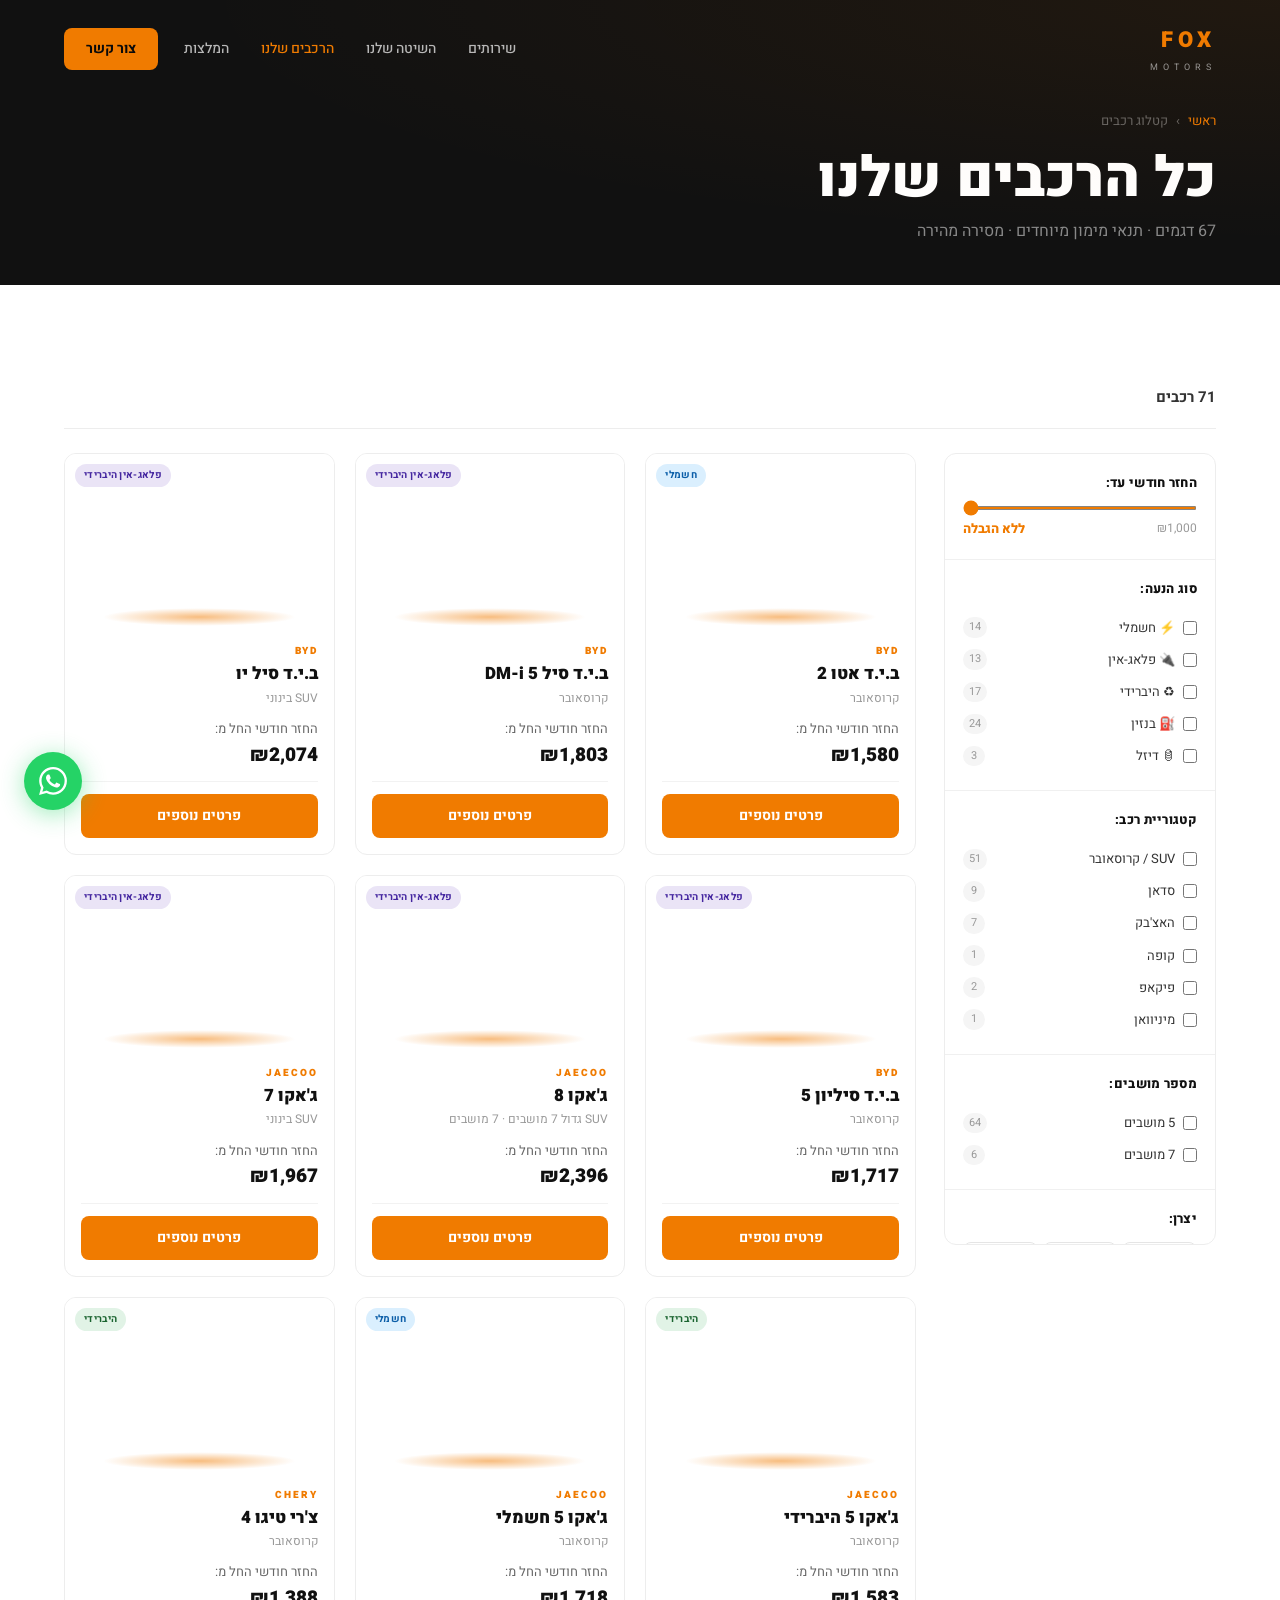
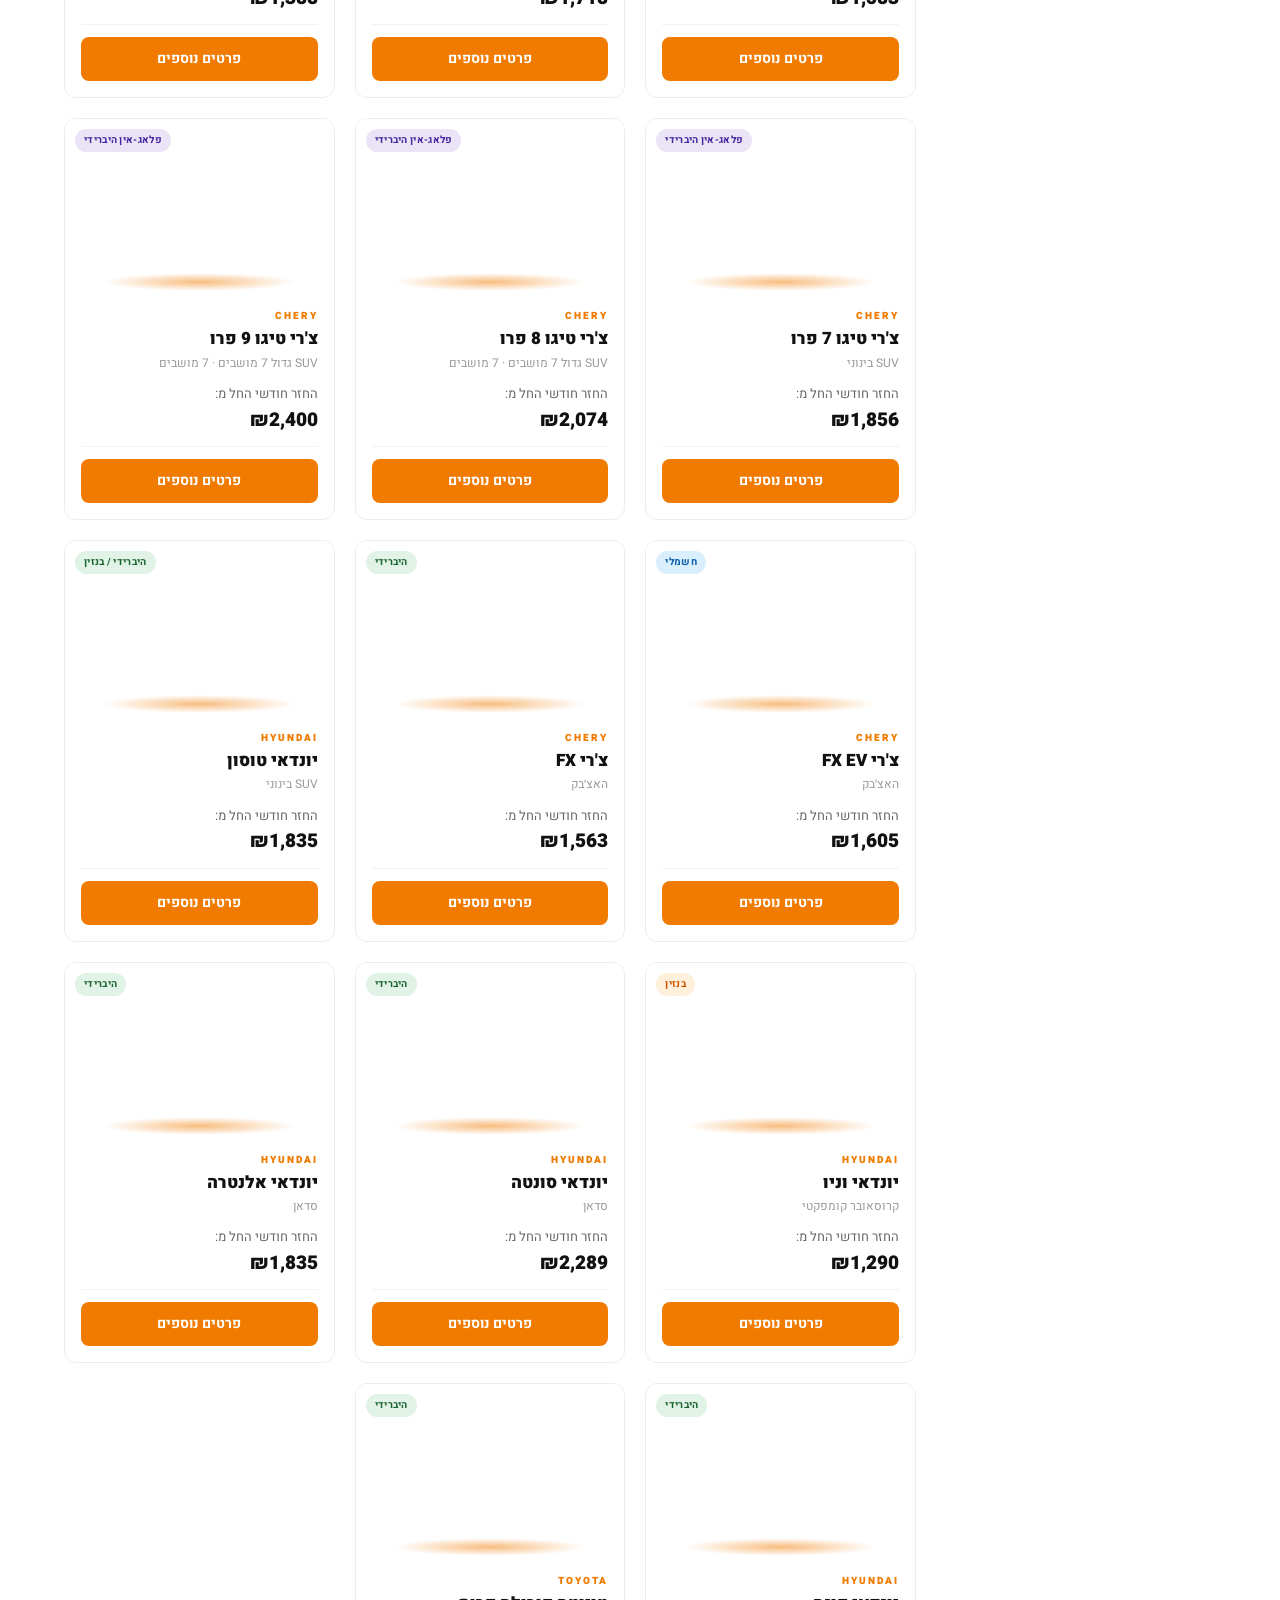
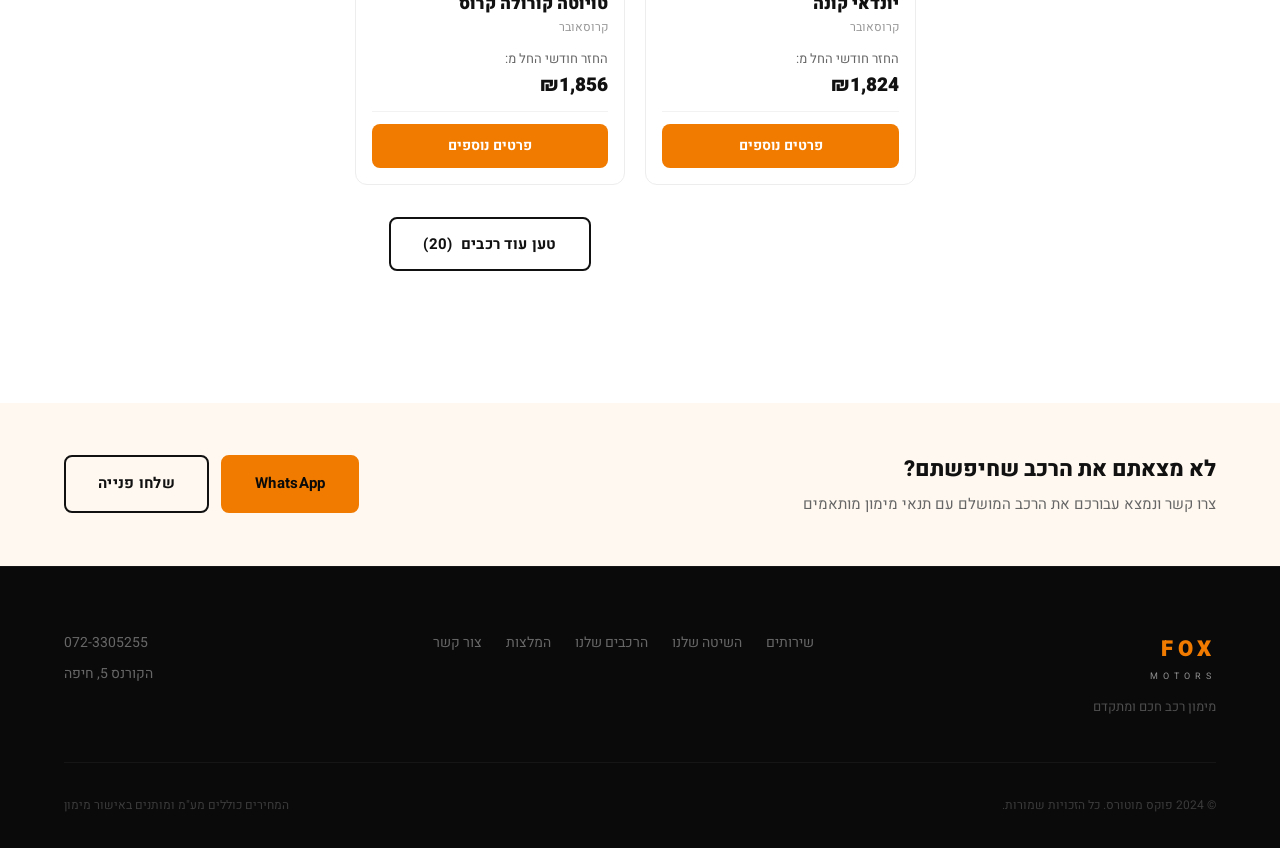
==== commit 7796643e: "Remove last MutationObserver instances from index.html and car.html All 3 pages now have only 2 simp" ====
--- a/car.html
+++ b/car.html
@@ -320,32 +320,9 @@
     })();
     </script>
     <script>
-    /* Force UserWay accessibility button to bottom-right — aggressive fix */
-    (function(){
-        var SEL=['[id*="interdeal"]','[id*="userway"]','[class*="userway"]','[class*="interdeal"]'];
-        function applyFix(){
-            SEL.forEach(function(s){
-                document.querySelectorAll(s).forEach(function(el){
-                    var pos=window.getComputedStyle(el).position;
-                    if(pos==='fixed'||pos==='absolute'){
-                        el.style.cssText=el.style.cssText
-                            .replace(/\btop\s*:[^;!]+!?\s*important\s*;?/gi,'')
-                            .replace(/\btop\s*:[^;]+;?/gi,'');
-                        el.style.setProperty('top','auto','important');
-                        el.style.setProperty('bottom','24px','important');
-                        el.style.setProperty('transform','none','important');
-                    }
-                });
-            });
-        }
-        /* Run every 300ms for first 15s to catch UserWay resets */
-        var n=0,iv=setInterval(function(){applyFix();if(++n>50)clearInterval(iv);},300);
-        /* Also watch style/class attribute changes */
-        new MutationObserver(function(ms){
-            ms.forEach(function(m){if(m.type==='attributes')applyFix();});
-            applyFix();
-        }).observe(document.documentElement,{childList:true,subtree:true,attributes:true,attributeFilter:['style','class']});
-    })();
+    /* Fix UserWay button to bottom-right — simple one-time fix */
+    function fixA11yBtn(){['[id*="interdeal"]','[id*="userway"]'].forEach(function(s){document.querySelectorAll(s).forEach(function(el){if(window.getComputedStyle(el).position==='fixed'){el.style.top='auto';el.style.bottom='24px';}});});}
+    setTimeout(fixA11yBtn,800);setTimeout(fixA11yBtn,2500);
     </script>
 </body>
 </html>
